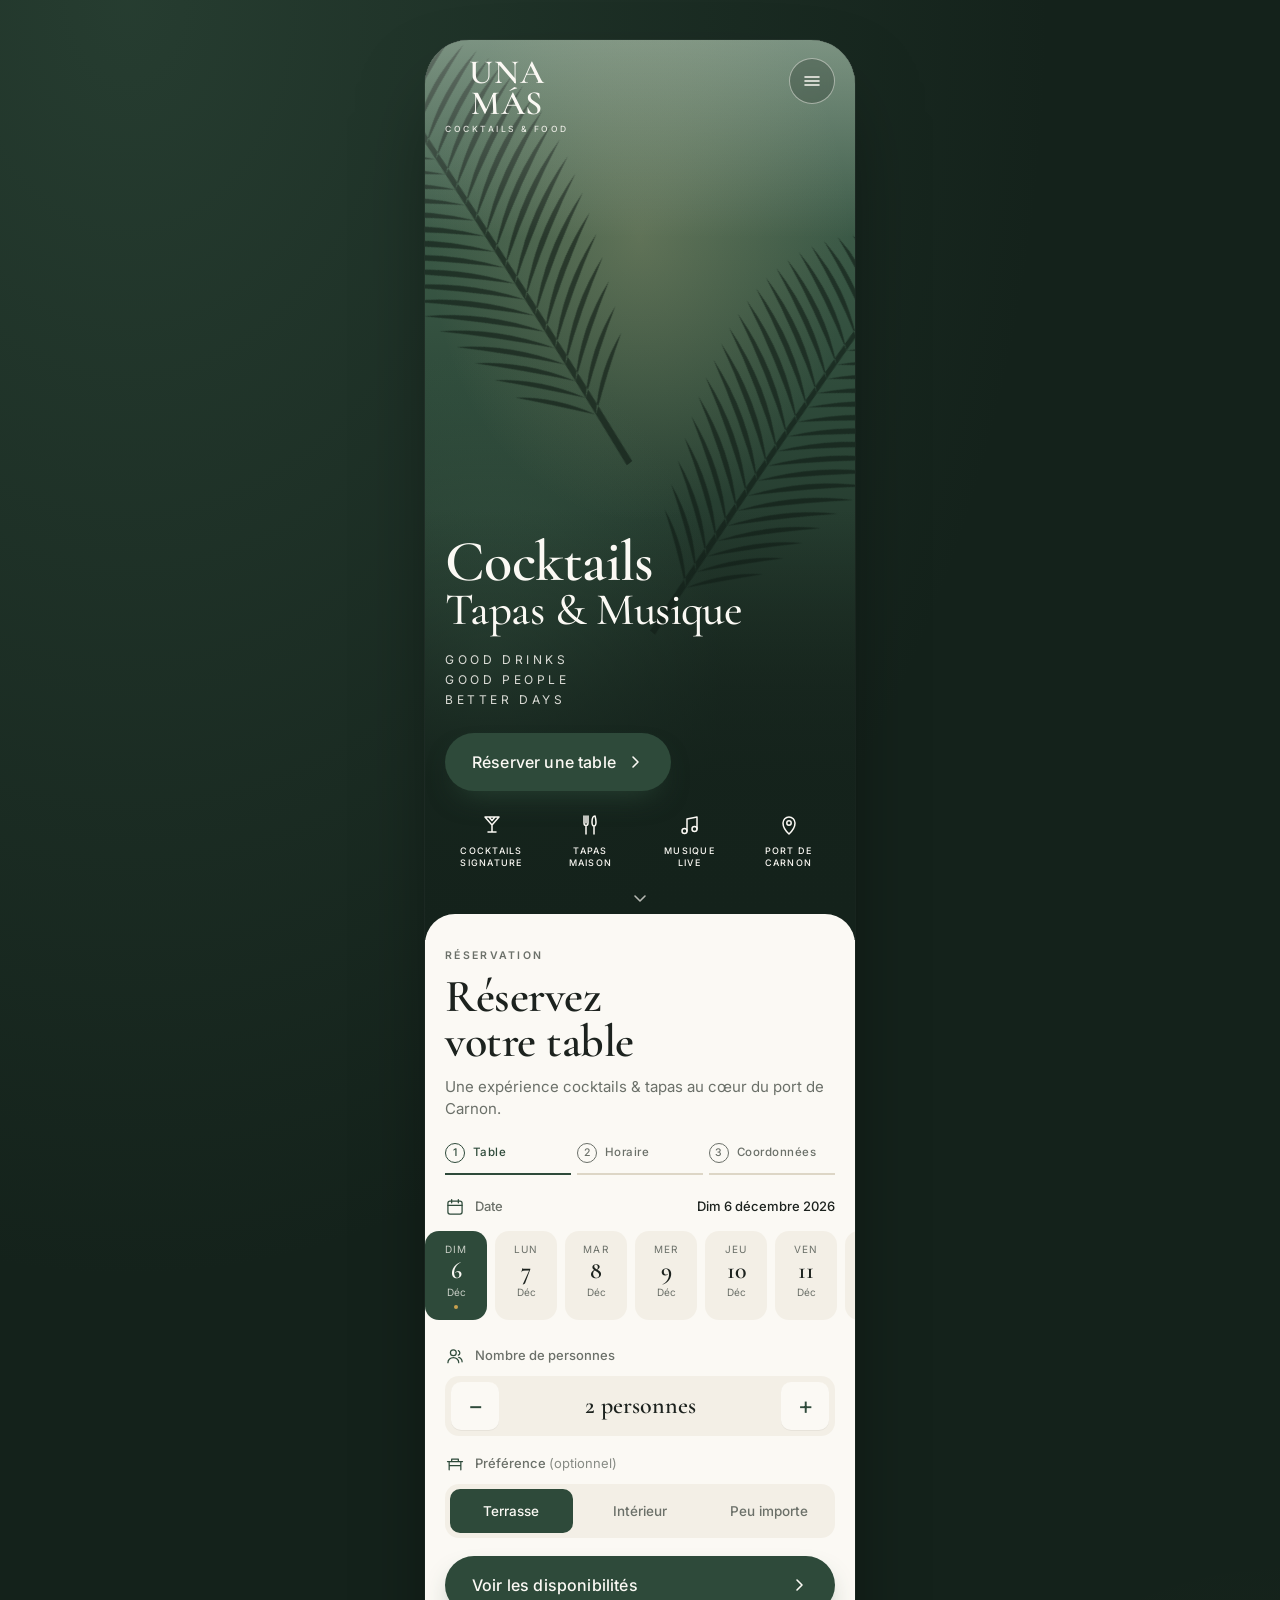
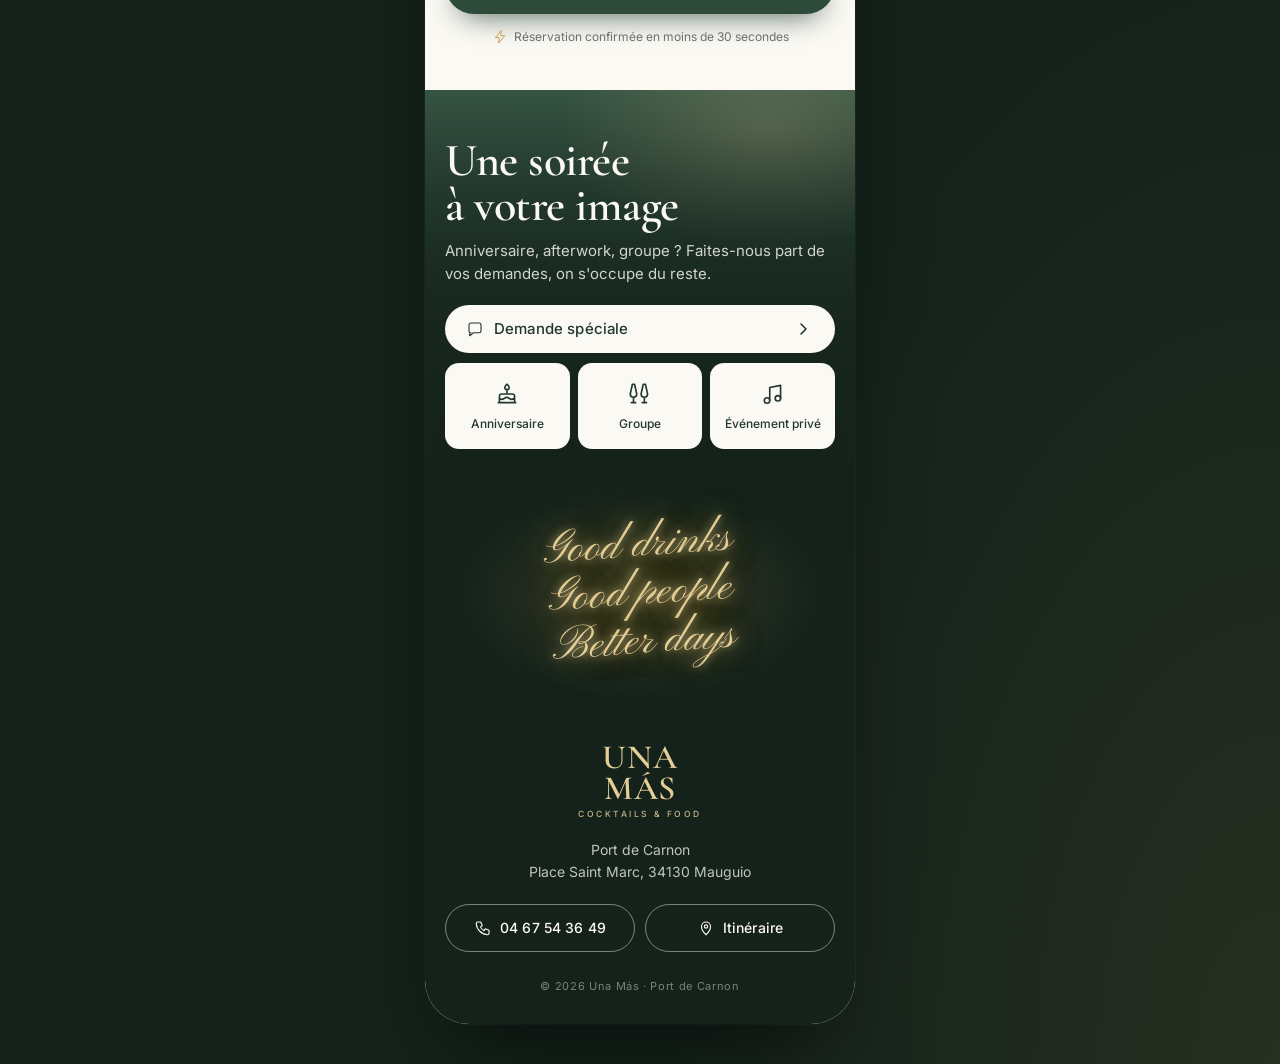
==== index.html @ fa5aecec "Ajoute la page de réservation Una Más Web-app statique mobile-first (HTML/CSS/JS, sans build) repren" ====
<!DOCTYPE html>
<html lang="fr">
<head>
  <meta charset="utf-8">
  <meta name="viewport" content="width=device-width, initial-scale=1, viewport-fit=cover">
  <title>Una Más — Réserver une table</title>
  <meta name="description" content="Réservez votre table chez Una Más, cocktails & tapas au cœur du port de Carnon. Réservation en moins de 30 secondes.">
  <meta name="theme-color" content="#1B2B22">
  <link rel="preconnect" href="https://fonts.googleapis.com">
  <link rel="preconnect" href="https://fonts.gstatic.com" crossorigin>
  <link href="https://fonts.googleapis.com/css2?family=Cormorant+Garamond:ital,wght@0,500;0,600;1,500&family=Inter:wght@400;500;600&family=Pinyon+Script&display=swap" rel="stylesheet">
  <link rel="stylesheet" href="css/styles.css">
  <link rel="icon" href="data:image/svg+xml,%3Csvg xmlns='http://www.w3.org/2000/svg' viewBox='0 0 64 64'%3E%3Crect width='64' height='64' rx='14' fill='%232E4A3A'/%3E%3Ctext x='32' y='42' font-family='Georgia,serif' font-size='30' font-weight='600' fill='%23F3EFE6' text-anchor='middle'%3EUM%3C/text%3E%3C/svg%3E">
</head>
<body>

<div class="stage">
<div class="app" id="app">

  <!-- ============ HEADER ============ -->
  <header class="topbar" id="topbar">
    <a class="brand" href="#accueil" aria-label="Una Más — Accueil">
      <span class="brand__word">UNA<br>MÁS</span>
      <span class="brand__sub">Cocktails &amp; Food</span>
    </a>
    <button class="iconbtn" id="menuOpen" aria-label="Ouvrir le menu" aria-controls="drawer" aria-expanded="false">
      <svg width="20" height="20" viewBox="0 0 20 20" fill="none" stroke="currentColor" stroke-width="1.6" stroke-linecap="round"><path d="M3 6h14M3 10h14M3 14h14"/></svg>
    </button>
  </header>

  <!-- ============ HERO ============ -->
  <section class="hero" id="accueil">
    <div class="hero__scene" aria-hidden="true">
      <img class="hero__photo" src="assets/img/hero.jpg" alt="" onerror="this.remove()">
      <svg class="palm palm--l" viewBox="0 0 200 300"><use href="#palm"/></svg>
      <svg class="palm palm--r" viewBox="0 0 200 300"><use href="#palm"/></svg>
    </div>
    <div class="hero__content">
      <h1 class="hero__title reveal" style="--d:.05s">Cocktails<br><span>Tapas &amp; Musique</span></h1>
      <p class="hero__tag reveal" style="--d:.15s">Good drinks<br>Good people<br>Better days</p>
      <a class="btn btn--primary btn--xl reveal" style="--d:.25s" href="#reservation" data-scroll>
        <span>Réserver une table</span>
        <svg width="18" height="18" viewBox="0 0 18 18" fill="none" stroke="currentColor" stroke-width="1.6" stroke-linecap="round" stroke-linejoin="round"><path d="M7 4l5 5-5 5"/></svg>
      </a>
      <ul class="hero__pillars reveal" style="--d:.35s">
        <li><svg viewBox="0 0 24 24"><use href="#i-cocktail"/></svg><span>Cocktails<br>signature</span></li>
        <li><svg viewBox="0 0 24 24"><use href="#i-tapas"/></svg><span>Tapas<br>maison</span></li>
        <li><svg viewBox="0 0 24 24"><use href="#i-music"/></svg><span>Musique<br>live</span></li>
        <li><svg viewBox="0 0 24 24"><use href="#i-pin"/></svg><span>Port de<br>Carnon</span></li>
      </ul>
      <a class="hero__chevron" href="#reservation" data-scroll aria-label="Descendre vers la réservation">
        <svg width="20" height="20" viewBox="0 0 20 20" fill="none" stroke="currentColor" stroke-width="1.6" stroke-linecap="round" stroke-linejoin="round"><path d="M5 8l5 5 5-5"/></svg>
      </a>
    </div>
  </section>

  <!-- ============ RESERVATION ============ -->
  <section class="booking" id="reservation" aria-labelledby="bookingTitle">

    <div class="booking__head">
      <p class="eyebrow">Réservation</p>
      <h2 class="h2" id="bookingTitle">Réservez<br>votre table</h2>
      <p class="lead">Une expérience cocktails &amp; tapas au cœur du port de Carnon.</p>
    </div>

    <ol class="steps" id="stepsBar" aria-label="Progression">
      <li class="steps__item is-current" data-step="1"><span>1</span>Table</li>
      <li class="steps__item" data-step="2"><span>2</span>Horaire</li>
      <li class="steps__item" data-step="3"><span>3</span>Coordonnées</li>
    </ol>

    <form class="flow" id="bookingForm" novalidate>

      <!-- STEP 1 : date / guests / preference -->
      <fieldset class="panel is-active" data-panel="1">
        <legend class="sr-only">Étape 1 : votre table</legend>

        <div class="field">
          <div class="field__label">
            <svg viewBox="0 0 24 24"><use href="#i-cal"/></svg>
            <span>Date</span>
            <strong id="dateLabel" class="field__value">—</strong>
          </div>
          <div class="datestrip" id="dateStrip" role="radiogroup" aria-label="Choisir une date"></div>
        </div>

        <div class="field">
          <div class="field__label">
            <svg viewBox="0 0 24 24"><use href="#i-people"/></svg>
            <span>Nombre de personnes</span>
          </div>
          <div class="stepper">
            <button type="button" class="stepper__btn" id="guestsMinus" aria-label="Une personne de moins">−</button>
            <output class="stepper__value" id="guestsOut" for="guestsMinus guestsPlus" aria-live="polite">2 personnes</output>
            <button type="button" class="stepper__btn" id="guestsPlus" aria-label="Une personne de plus">+</button>
          </div>
          <p class="hint" id="guestsHint" hidden>Plus de <span id="guestsMax"></span> ? <a href="#soiree" data-scroll>Faites-nous une demande spéciale</a>, on s'occupe du reste.</p>
        </div>

        <div class="field">
          <div class="field__label">
            <svg viewBox="0 0 24 24"><use href="#i-table"/></svg>
            <span>Préférence <em>(optionnel)</em></span>
          </div>
          <div class="segmented" role="radiogroup" aria-label="Préférence de placement" id="prefGroup">
            <label class="segmented__opt"><input type="radio" name="pref" value="Terrasse" checked><span>Terrasse</span></label>
            <label class="segmented__opt"><input type="radio" name="pref" value="Intérieur"><span>Intérieur</span></label>
            <label class="segmented__opt"><input type="radio" name="pref" value="Peu importe"><span>Peu importe</span></label>
          </div>
        </div>

        <button type="button" class="btn btn--primary btn--xl btn--full" data-next="2">
          <span>Voir les disponibilités</span>
          <svg width="18" height="18" viewBox="0 0 18 18" fill="none" stroke="currentColor" stroke-width="1.6" stroke-linecap="round" stroke-linejoin="round"><path d="M7 4l5 5-5 5"/></svg>
        </button>
        <p class="reassure"><svg viewBox="0 0 24 24"><use href="#i-bolt"/></svg>Réservation confirmée en moins de 30 secondes</p>
      </fieldset>

      <!-- STEP 2 : time -->
      <fieldset class="panel" data-panel="2">
        <legend class="sr-only">Étape 2 : votre horaire</legend>
        <div class="panel__head">
          <button type="button" class="linkback" data-prev="1">
            <svg width="18" height="18" viewBox="0 0 18 18" fill="none" stroke="currentColor" stroke-width="1.6" stroke-linecap="round" stroke-linejoin="round"><path d="M11 4L6 9l5 5"/></svg>Modifier
          </button>
          <h3 class="h3">Disponibilités</h3>
          <p class="muted" id="recap2">—</p>
        </div>

        <div class="slots" id="slots" role="radiogroup" aria-label="Choisir un horaire"></div>
        <p class="hint hint--err" id="slotsErr" hidden>Choisissez un horaire pour continuer.</p>

        <div class="prefcard" id="prefCard">
          <div class="prefcard__img" aria-hidden="true">
            <img src="assets/img/terrasse.jpg" alt="" onerror="this.remove()">
            <svg class="palm" viewBox="0 0 200 300"><use href="#palm"/></svg>
          </div>
          <div class="prefcard__body">
            <svg viewBox="0 0 24 24" class="prefcard__icon"><use href="#i-sun"/></svg>
            <div>
              <strong id="prefCardTitle">Terrasse</strong>
              <p id="prefCardText">Profitez de l'ambiance du port et de nos canapés en extérieur.</p>
            </div>
          </div>
        </div>

        <button type="button" class="btn btn--primary btn--xl btn--full" data-next="3">
          <span>Continuer</span>
          <svg width="18" height="18" viewBox="0 0 18 18" fill="none" stroke="currentColor" stroke-width="1.6" stroke-linecap="round" stroke-linejoin="round"><path d="M7 4l5 5-5 5"/></svg>
        </button>
      </fieldset>

      <!-- STEP 3 : contact -->
      <fieldset class="panel" data-panel="3">
        <legend class="sr-only">Étape 3 : vos coordonnées</legend>
        <div class="panel__head">
          <button type="button" class="linkback" data-prev="2">
            <svg width="18" height="18" viewBox="0 0 18 18" fill="none" stroke="currentColor" stroke-width="1.6" stroke-linecap="round" stroke-linejoin="round"><path d="M11 4L6 9l5 5"/></svg>Modifier
          </button>
          <h3 class="h3">Vos coordonnées</h3>
          <p class="muted" id="recap3">—</p>
        </div>

        <div class="inputs">
          <div class="input">
            <input id="firstName" name="firstName" type="text" autocomplete="given-name" placeholder=" " required>
            <label for="firstName">Prénom</label>
          </div>
          <div class="input">
            <input id="lastName" name="lastName" type="text" autocomplete="family-name" placeholder=" " required>
            <label for="lastName">Nom</label>
          </div>
          <div class="input">
            <input id="phone" name="phone" type="tel" inputmode="tel" autocomplete="tel" placeholder=" " required>
            <label for="phone">Téléphone</label>
          </div>
          <div class="input">
            <input id="email" name="email" type="email" inputmode="email" autocomplete="email" placeholder=" ">
            <label for="email">E-mail <em>(pour recevoir la confirmation)</em></label>
          </div>
          <div class="input input--area">
            <textarea id="note" name="note" rows="3" placeholder=" "></textarea>
            <label for="note">Demande spéciale <em>(optionnel)</em></label>
          </div>
        </div>
        <p class="hint hint--err" id="contactErr" hidden>Merci de renseigner votre prénom, nom et téléphone.</p>

        <button type="submit" class="btn btn--primary btn--xl btn--full" id="submitBtn">
          <span>Confirmer la réservation</span>
          <svg width="18" height="18" viewBox="0 0 18 18" fill="none" stroke="currentColor" stroke-width="1.6" stroke-linecap="round" stroke-linejoin="round"><path d="M4 9l3 3 7-7"/></svg>
        </button>
        <p class="legal">En confirmant, vous acceptez d'être contacté par Una Más au sujet de cette réservation.</p>
      </fieldset>

      <!-- STEP 4 : confirmation -->
      <div class="panel panel--confirm" data-panel="4" aria-live="polite">
        <div class="confirm__badge" aria-hidden="true">
          <svg class="confetti" viewBox="0 0 200 120">
            <path d="M28 30l6-10M170 22l-7 9M40 92l-9 6M160 96l8 4M104 14l1-11M62 18c2 3 5 4 8 3M140 60c3-2 6-1 7 2" />
          </svg>
          <span class="confirm__check">
            <svg width="30" height="30" viewBox="0 0 24 24" fill="none" stroke="currentColor" stroke-width="1.8" stroke-linecap="round" stroke-linejoin="round"><path d="M5 12l5 5 9-10"/></svg>
          </span>
        </div>
        <h3 class="h2 confirm__title">Réservation<br>confirmée&nbsp;!</h3>
        <p class="lead">À très vite chez Una Más, <span id="confirmName"></span></p>
        <p class="ref">Référence <strong id="confirmRef"></strong></p>

        <dl class="recapcard" id="recapCard">
          <div><dt><svg viewBox="0 0 24 24"><use href="#i-cal"/></svg></dt><dd id="rcDate"></dd></div>
          <div><dt><svg viewBox="0 0 24 24"><use href="#i-clock"/></svg></dt><dd id="rcTime"></dd></div>
          <div><dt><svg viewBox="0 0 24 24"><use href="#i-people"/></svg></dt><dd id="rcGuests"></dd></div>
          <div><dt><svg viewBox="0 0 24 24"><use href="#i-table"/></svg></dt><dd id="rcPref"></dd></div>
          <div id="rcNoteRow" hidden><dt><svg viewBox="0 0 24 24"><use href="#i-chat"/></svg></dt><dd id="rcNote"></dd></div>
        </dl>

        <button type="button" class="btn btn--outline btn--full" id="icsBtn">
          <svg width="18" height="18" viewBox="0 0 24 24"><use href="#i-cal"/></svg>
          <span>Ajouter à mon agenda</span>
        </button>
        <div class="confirm__actions">
          <button type="button" class="btn btn--ghost" id="editBtn">Modifier</button>
          <button type="button" class="btn btn--ghost" id="cancelBtn">Annuler</button>
        </div>

        <p class="script" aria-hidden="true">Good drinks<br>Good people</p>
        <p class="tiny">UNA MÁS • PORT DE CARNON</p>
      </div>

    </form>
  </section>

  <!-- ============ SOIRÉE / SPECIAL REQUESTS ============ -->
  <section class="soiree" id="soiree" aria-labelledby="soireeTitle">
    <div class="soiree__scene" aria-hidden="true">
      <img src="assets/img/soiree.jpg" alt="" onerror="this.remove()">
    </div>
    <div class="soiree__content">
      <h2 class="h2 h2--light" id="soireeTitle">Une soirée<br>à votre image</h2>
      <p class="lead lead--light">Anniversaire, afterwork, groupe&nbsp;? Faites-nous part de vos demandes, on s'occupe du reste.</p>
      <a class="btn btn--light btn--full" href="#reservation" data-scroll data-special="">
        <svg width="18" height="18" viewBox="0 0 24 24"><use href="#i-chat"/></svg>
        <span>Demande spéciale</span>
        <svg class="btn__arrow" width="18" height="18" viewBox="0 0 18 18" fill="none" stroke="currentColor" stroke-width="1.6" stroke-linecap="round" stroke-linejoin="round"><path d="M7 4l5 5-5 5"/></svg>
      </a>
      <div class="occasions">
        <a href="#reservation" data-scroll data-special="Anniversaire"><svg viewBox="0 0 24 24"><use href="#i-cake"/></svg><span>Anniversaire</span></a>
        <a href="#reservation" data-scroll data-special="Groupe"><svg viewBox="0 0 24 24"><use href="#i-cheers"/></svg><span>Groupe</span></a>
        <a href="#reservation" data-scroll data-special="Événement privé"><svg viewBox="0 0 24 24"><use href="#i-music"/></svg><span>Événement privé</span></a>
      </div>
    </div>
  </section>

  <section class="neon" aria-hidden="true">
    <img src="assets/img/neon.jpg" alt="" onerror="this.remove()">
    <p class="neon__text">Good drinks<br>Good people<br>Better days</p>
  </section>

  <!-- ============ FOOTER / NOUS TROUVER ============ -->
  <footer class="foot" id="trouver">
    <div class="brand brand--foot">
      <span class="brand__word">UNA<br>MÁS</span>
      <span class="brand__sub">Cocktails &amp; Food</span>
    </div>
    <address class="foot__addr">
      Port de Carnon<br>
      Place Saint Marc, 34130 Mauguio
    </address>
    <div class="foot__links">
      <a class="btn btn--outline-light" id="phoneLink" href="tel:+33467543649"><svg viewBox="0 0 24 24" width="18" height="18"><use href="#i-phone"/></svg><span>04 67 54 36 49</span></a>
      <a class="btn btn--outline-light" id="mapsLink" href="https://www.google.com/maps/search/?api=1&query=Una+M%C3%A1s+Place+Saint+Marc+34130+Mauguio" target="_blank" rel="noopener"><svg viewBox="0 0 24 24" width="18" height="18"><use href="#i-pin"/></svg><span>Itinéraire</span></a>
    </div>
    <a class="foot__insta" id="instaLink" href="https://www.instagram.com/" target="_blank" rel="noopener" hidden><svg viewBox="0 0 24 24" width="18" height="18"><use href="#i-insta"/></svg>Instagram</a>
    <p class="tiny tiny--foot">© <span id="year"></span> Una Más · Port de Carnon</p>
  </footer>

</div><!-- /app -->
</div><!-- /stage -->

<!-- ============ DRAWER MENU ============ -->
<div class="drawer" id="drawer" aria-hidden="true">
  <div class="drawer__backdrop" data-close></div>
  <nav class="drawer__panel" aria-label="Menu principal">
    <div class="drawer__top">
      <div class="brand brand--drawer">
        <span class="brand__word">UNA<br>MÁS</span>
        <span class="brand__sub">Cocktails &amp; Food</span>
      </div>
      <button class="iconbtn iconbtn--light" data-close aria-label="Fermer le menu">
        <svg width="18" height="18" viewBox="0 0 18 18" fill="none" stroke="currentColor" stroke-width="1.6" stroke-linecap="round"><path d="M4 4l10 10M14 4L4 14"/></svg>
      </button>
    </div>
    <ul class="drawer__nav">
      <li><a href="#accueil" data-scroll><svg viewBox="0 0 24 24"><use href="#i-home"/></svg>Accueil</a></li>
      <li><a href="#reservation" data-scroll><svg viewBox="0 0 24 24"><use href="#i-cal"/></svg>Réserver une table</a></li>
      <li class="drawer__sep"></li>
      <li id="navCocktails" hidden><a href="#" target="_blank" rel="noopener"><svg viewBox="0 0 24 24"><use href="#i-cocktail"/></svg>Carte des cocktails</a></li>
      <li id="navTapas" hidden><a href="#" target="_blank" rel="noopener"><svg viewBox="0 0 24 24"><use href="#i-tapas"/></svg>Nos tapas</a></li>
      <li><a href="#soiree" data-scroll><svg viewBox="0 0 24 24"><use href="#i-music"/></svg>Événements</a></li>
      <li id="navInsta" hidden><a href="#" target="_blank" rel="noopener"><svg viewBox="0 0 24 24"><use href="#i-insta"/></svg>Instagram</a></li>
      <li><a href="#trouver" data-scroll><svg viewBox="0 0 24 24"><use href="#i-pin"/></svg>Nous trouver</a></li>
    </ul>
    <a class="btn btn--outline-light btn--full drawer__phone" href="tel:+33467543649"><svg viewBox="0 0 24 24" width="18" height="18"><use href="#i-phone"/></svg><span>04 67 54 36 49</span></a>
    <p class="drawer__addr">Port de Carnon<br>Place Saint Marc, 34130 Mauguio</p>
  </nav>
</div>

<!-- ============ CANCEL DIALOG ============ -->
<dialog class="dialog" id="cancelDialog">
  <form method="dialog">
    <h3 class="h3">Annuler la réservation&nbsp;?</h3>
    <p class="muted">Votre table sera libérée. Vous pourrez réserver à nouveau à tout moment.</p>
    <div class="dialog__actions">
      <button class="btn btn--ghost" value="keep">Garder ma table</button>
      <button class="btn btn--danger" value="cancel">Oui, annuler</button>
    </div>
  </form>
</dialog>

<div class="toast" id="toast" role="status" aria-live="polite"></div>

<!-- ============ ICON SPRITE ============ -->
<svg width="0" height="0" style="position:absolute" aria-hidden="true">
  <defs>
    <g id="palm" fill="currentColor"></g>
    <symbol id="i-cocktail" viewBox="0 0 24 24" fill="none" stroke="currentColor" stroke-width="1.5" stroke-linecap="round" stroke-linejoin="round"><path d="M5 4h14l-7 8-7-8zM12 12v7M8 19h8M9 4l3 3.5L15 4"/></symbol>
    <symbol id="i-tapas" viewBox="0 0 24 24" fill="none" stroke="currentColor" stroke-width="1.5" stroke-linecap="round" stroke-linejoin="round"><path d="M7 3v7M9 3v7M5 3v7c0 1.5 1 2.5 2 2.5S9 11.5 9 10M7 12.5V21M16 3c-2 0-3 3-3 6s1 4 2 4v8M15 13c1 0 2-1.5 2-4s-1-6-1-6"/></symbol>
    <symbol id="i-music" viewBox="0 0 24 24" fill="none" stroke="currentColor" stroke-width="1.5" stroke-linecap="round" stroke-linejoin="round"><path d="M9 18V6l10-2v12"/><circle cx="6.5" cy="18" r="2.5"/><circle cx="16.5" cy="16" r="2.5"/></symbol>
    <symbol id="i-pin" viewBox="0 0 24 24" fill="none" stroke="currentColor" stroke-width="1.5" stroke-linecap="round" stroke-linejoin="round"><path d="M12 21s-6-5.5-6-11a6 6 0 0112 0c0 5.5-6 11-6 11z"/><circle cx="12" cy="10" r="2.2"/></symbol>
    <symbol id="i-cal" viewBox="0 0 24 24" fill="none" stroke="currentColor" stroke-width="1.5" stroke-linecap="round" stroke-linejoin="round"><rect x="3.5" y="5" width="17" height="15.5" rx="2.5"/><path d="M3.5 10h17M8 3v4M16 3v4"/></symbol>
    <symbol id="i-clock" viewBox="0 0 24 24" fill="none" stroke="currentColor" stroke-width="1.5" stroke-linecap="round" stroke-linejoin="round"><circle cx="12" cy="12" r="8.5"/><path d="M12 7.5V12l3 2"/></symbol>
    <symbol id="i-people" viewBox="0 0 24 24" fill="none" stroke="currentColor" stroke-width="1.5" stroke-linecap="round" stroke-linejoin="round"><circle cx="10" cy="8" r="3.5"/><path d="M3.5 20c0-3.5 3-6 6.5-6s6.5 2.5 6.5 6M16 5.5a3 3 0 010 5.5M20.5 19c0-2.6-1.6-4.6-4-5.4"/></symbol>
    <symbol id="i-table" viewBox="0 0 24 24" fill="none" stroke="currentColor" stroke-width="1.5" stroke-linecap="round" stroke-linejoin="round"><path d="M3 9h18M5 9v10M19 9v10M8 9V6h8v3M5 14h14"/></symbol>
    <symbol id="i-sun" viewBox="0 0 24 24" fill="none" stroke="currentColor" stroke-width="1.5" stroke-linecap="round" stroke-linejoin="round"><circle cx="12" cy="12" r="3.5"/><path d="M12 3v2M12 19v2M3 12h2M19 12h2M5.6 5.6l1.4 1.4M17 17l1.4 1.4M5.6 18.4L7 17M17 7l1.4-1.4"/></symbol>
    <symbol id="i-bolt" viewBox="0 0 24 24" fill="none" stroke="currentColor" stroke-width="1.5" stroke-linecap="round" stroke-linejoin="round"><path d="M13 3L5 13h6l-1 8 9-11h-6l1-7z"/></symbol>
    <symbol id="i-chat" viewBox="0 0 24 24" fill="none" stroke="currentColor" stroke-width="1.5" stroke-linecap="round" stroke-linejoin="round"><path d="M4 6.5A2.5 2.5 0 016.5 4h11A2.5 2.5 0 0120 6.5v8a2.5 2.5 0 01-2.5 2.5H10l-5 4V17H6.5A2.5 2.5 0 014 14.5v-8z"/></symbol>
    <symbol id="i-cake" viewBox="0 0 24 24" fill="none" stroke="currentColor" stroke-width="1.5" stroke-linecap="round" stroke-linejoin="round"><path d="M4 20h16M5 20v-6a2 2 0 012-2h10a2 2 0 012 2v6M5 16c1.5 1.2 3 1.2 4.5 0s3-1.2 4.5 0 3 1.2 4.5 0M12 12V8M12 8c-1.2 0-2-1-2-2 0-1.5 2-3 2-3s2 1.5 2 3c0 1-.8 2-2 2z"/></symbol>
    <symbol id="i-cheers" viewBox="0 0 24 24" fill="none" stroke="currentColor" stroke-width="1.5" stroke-linecap="round" stroke-linejoin="round"><path d="M7 3l2 9a3 3 0 01-3 3 3 3 0 01-3-3l2-9h2zM17 3l2 9a3 3 0 01-3 3 3 3 0 01-3-3l2-9h2zM6 15v5M4 20h4M16 15v5M14 20h4"/></symbol>
    <symbol id="i-phone" viewBox="0 0 24 24" fill="none" stroke="currentColor" stroke-width="1.5" stroke-linecap="round" stroke-linejoin="round"><path d="M5 4h4l2 5-2.5 1.5a11 11 0 005 5L15 13l5 2v4a2 2 0 01-2 2A16 16 0 013 6a2 2 0 012-2z"/></symbol>
    <symbol id="i-insta" viewBox="0 0 24 24" fill="none" stroke="currentColor" stroke-width="1.5" stroke-linecap="round" stroke-linejoin="round"><rect x="3.5" y="3.5" width="17" height="17" rx="5"/><circle cx="12" cy="12" r="3.8"/><circle cx="17.2" cy="6.8" r=".8" fill="currentColor"/></symbol>
    <symbol id="i-home" viewBox="0 0 24 24" fill="none" stroke="currentColor" stroke-width="1.5" stroke-linecap="round" stroke-linejoin="round"><path d="M4 11l8-7 8 7v9a1 1 0 01-1 1h-4v-6h-6v6H5a1 1 0 01-1-1v-9z"/></symbol>
  </defs>
</svg>

<script src="js/app.js"></script>
</body>
</html>
---- css/styles.css ----
/* =========================================================
   UNA MÁS — Réservation
   Tokens : vert forêt / crème / doré, Cormorant + Inter
   ========================================================= */
:root {
  --forest-900: #14221B;
  --forest-800: #1B2B22;
  --forest-700: #22382C;
  --forest-600: #2E4A3A;
  --forest-500: #3C5D4A;
  --cream-50:  #FBF9F4;
  --cream-100: #F3EFE6;
  --cream-200: #EAE5D9;
  --cream-300: #DDD6C6;
  --ink:       #1C221E;
  --ink-muted: #6B7069;
  --gold:      #C8A14E;
  --gold-soft: #E4CE96;
  --danger:    #A6453A;

  --surface: var(--cream-50);
  --surface-2: var(--cream-100);
  --surface-3: var(--cream-200);
  --border: var(--cream-300);
  --text: var(--ink);
  --text-muted: var(--ink-muted);
  --accent: var(--forest-600);
  --accent-ink: var(--cream-50);

  --font-display: "Cormorant Garamond", Georgia, "Times New Roman", serif;
  --font-body: "Inter", system-ui, -apple-system, "Segoe UI", sans-serif;
  --font-script: "Pinyon Script", cursive;

  --u: 4px;
  --r-sm: 10px;
  --r-md: 14px;
  --r-lg: 22px;
  --r-pill: 999px;

  --ease-out: cubic-bezier(.2,.8,.2,1);
  --ease-soft: cubic-bezier(.4,0,.2,1);
  --t-fast: 160ms;
  --t-base: 320ms;
  --t-slow: 640ms;

  --app-w: 430px;
  --gutter: 20px;
  --shadow-app: 0 40px 90px -30px rgba(0,0,0,.65), 0 0 0 1px rgba(255,255,255,.04);
}

*,*::before,*::after { box-sizing: border-box; }
html { -webkit-text-size-adjust: 100%; scroll-behavior: smooth; }
@media (prefers-reduced-motion: reduce) { html { scroll-behavior: auto; } }

body {
  margin: 0;
  font-family: var(--font-body);
  font-size: 15px;
  line-height: 1.5;
  color: var(--text);
  background: var(--forest-900);
  background-image:
    radial-gradient(120% 80% at 10% 0%, rgba(60,93,74,.45), transparent 60%),
    radial-gradient(80% 70% at 100% 100%, rgba(200,161,78,.10), transparent 60%);
  min-height: 100dvh;
  -webkit-font-smoothing: antialiased;
}

img { display: block; max-width: 100%; }
a { color: inherit; }
button { font: inherit; color: inherit; }
svg { flex: none; }
strong { font-weight: 600; }

[hidden] { display: none !important; }
.sr-only { position:absolute; width:1px; height:1px; padding:0; margin:-1px; overflow:hidden; clip:rect(0,0,0,0); white-space:nowrap; border:0; }

:focus-visible { outline: 2px solid var(--gold); outline-offset: 3px; border-radius: 4px; }

/* ---------- Stage : phone frame on desktop ---------- */
.stage { min-height: 100dvh; display: flex; justify-content: center; }
.app {
  width: 100%;
  max-width: var(--app-w);
  background: var(--surface);
  position: relative;
  overflow: clip;
}
@media (min-width: 720px) {
  .stage { padding: 40px 24px; align-items: flex-start; }
  .app { border-radius: 44px; box-shadow: var(--shadow-app); }
}

/* ---------- Typography ---------- */
.h2 {
  font-family: var(--font-display);
  font-weight: 600;
  font-size: clamp(38px, 10vw, 46px);
  line-height: .98;
  letter-spacing: -.01em;
  margin: 0 0 12px;
}
.h2--light { color: var(--cream-50); }
.h3 {
  font-family: var(--font-display);
  font-weight: 600;
  font-size: 30px;
  line-height: 1.05;
  margin: 0 0 4px;
}
.eyebrow {
  font-size: 10.5px;
  font-weight: 600;
  letter-spacing: .22em;
  text-transform: uppercase;
  color: var(--text-muted);
  margin: 0 0 10px;
}
.lead { font-size: 15px; color: var(--text-muted); margin: 0; }
.lead--light { color: rgba(251,249,244,.82); }
.muted { color: var(--text-muted); margin: 0; font-size: 14px; }
.hint { font-size: 13px; color: var(--text-muted); margin: 10px 2px 0; }
.hint a { color: var(--accent); font-weight: 500; }
.hint--err { color: var(--danger); font-weight: 500; }
.tiny { font-size: 10px; letter-spacing: .24em; text-transform: uppercase; color: var(--text-muted); text-align: center; margin: 0; }
.legal { font-size: 11.5px; color: var(--text-muted); text-align: center; margin: 12px 8px 0; line-height: 1.45; }
.script {
  font-family: var(--font-script);
  font-size: 44px;
  line-height: 1.05;
  color: var(--gold);
  text-align: center;
  margin: 28px 0 8px;
  transform: rotate(-4deg);
}

/* ---------- Brand ---------- */
.brand { display: inline-flex; flex-direction: column; align-items: center; text-decoration: none; color: inherit; gap: 4px; }
.brand__word {
  font-family: var(--font-display);
  font-weight: 600;
  font-size: 34px;
  line-height: .9;
  letter-spacing: .02em;
  text-align: center;
}
.brand__sub { font-size: 8.5px; letter-spacing: .3em; text-transform: uppercase; font-weight: 500; opacity: .85; }

/* ---------- Topbar ---------- */
.topbar {
  position: absolute; inset: 0 0 auto 0; z-index: 5;
  display: flex; align-items: flex-start; justify-content: space-between;
  padding: calc(18px + env(safe-area-inset-top)) var(--gutter) 0;
  color: var(--cream-50);
}
.iconbtn {
  width: 46px; height: 46px; border-radius: 50%;
  border: 1.5px solid rgba(251,249,244,.5); background: rgba(20,34,27,.25);
  display: grid; place-items: center; cursor: pointer;
  backdrop-filter: blur(6px);
  transition: transform var(--t-fast) var(--ease-out), background var(--t-fast);
}
.iconbtn:active { transform: scale(.94); }
.iconbtn--light { color: var(--cream-50); background: transparent; border-color: rgba(251,249,244,.4); }

/* ---------- Hero ---------- */
.hero {
  position: relative;
  min-height: 100dvh;
  display: flex; flex-direction: column; justify-content: flex-end;
  color: var(--cream-50);
  overflow: hidden;
  isolation: isolate;
}
.hero__scene { position: absolute; inset: 0; z-index: -1; background: var(--forest-800); }
.hero__scene::before {
  content: ""; position: absolute; inset: 0;
  background:
    radial-gradient(70% 45% at 50% 22%, rgba(228,206,150,.22), transparent 70%),
    radial-gradient(90% 60% at 15% 70%, rgba(60,93,74,.6), transparent 60%),
    linear-gradient(180deg, #4A6B55 0%, #2E4A3A 40%, #1B2B22 72%, #14221B 100%);
}
.hero__scene::after {
  content: ""; position: absolute; inset: 0;
  background: linear-gradient(180deg, rgba(251,249,244,.28) 0%, rgba(251,249,244,0) 22%, rgba(20,34,27,0) 52%, rgba(20,34,27,.9) 82%, #14221B 100%);
}
.hero__photo { position: absolute; inset: 0; width: 100%; height: 100%; object-fit: cover; }
.palm { position: absolute; color: #0F1A14; opacity: .6; filter: blur(.6px); }
.palm--l { width: 80%; left: -30%; top: -4%; transform: rotate(-38deg); }
.palm--r { width: 76%; right: -28%; top: 18%; transform: rotate(40deg) scaleX(-1); }
.hero__content { position: relative; padding: 0 var(--gutter) calc(20px + env(safe-area-inset-bottom)); }
.hero__title {
  font-family: var(--font-display);
  font-weight: 600;
  font-size: clamp(46px, 13vw, 58px);
  line-height: .95;
  letter-spacing: -.01em;
  margin: 0 0 18px;
}
.hero__title span { display: block; font-size: .78em; font-weight: 500; }
.hero__tag {
  font-size: 12px; letter-spacing: .3em; text-transform: uppercase;
  line-height: 1.7; color: rgba(251,249,244,.85); margin: 0 0 22px;
}
.hero__pillars {
  list-style: none; margin: 22px 0 6px; padding: 0;
  display: grid; grid-template-columns: repeat(4, 1fr); gap: 6px;
}
.hero__pillars li { display: flex; flex-direction: column; align-items: center; gap: 8px; text-align: center; font-size: 9px; letter-spacing: .14em; text-transform: uppercase; font-weight: 500; line-height: 1.4; }
.hero__pillars svg { width: 24px; height: 24px; }
.hero__chevron { display: grid; place-items: center; width: 44px; height: 44px; margin: 4px auto 0; color: rgba(251,249,244,.7); animation: bob 2.2s var(--ease-soft) infinite; }
@keyframes bob { 0%,100% { transform: translateY(0) } 50% { transform: translateY(5px) } }

/* ---------- Buttons ---------- */
.btn {
  display: inline-flex; align-items: center; justify-content: center; gap: 10px;
  min-height: 48px; padding: 0 22px; border-radius: var(--r-pill);
  border: 1.5px solid transparent; text-decoration: none; cursor: pointer;
  font-weight: 500; font-size: 15px; letter-spacing: .01em;
  transition: transform var(--t-fast) var(--ease-out), background var(--t-fast), box-shadow var(--t-fast), opacity var(--t-fast);
  -webkit-tap-highlight-color: transparent;
}
.btn:active { transform: scale(.975); }
.btn--xl { min-height: 58px; font-size: 16px; }
.btn--full { width: 100%; }
.btn--primary { background: var(--accent); color: var(--accent-ink); box-shadow: 0 14px 30px -14px rgba(46,74,58,.9); }
.btn--primary:hover { background: var(--forest-500); }
.btn--primary svg:last-child, .btn--light .btn__arrow { margin-left: auto; }
.btn--primary.btn--xl { padding: 0 26px; }
.btn--outline { background: transparent; color: var(--accent); border-color: var(--accent); }
.btn--outline:hover { background: rgba(46,74,58,.06); }
.btn--ghost { background: var(--surface-2); color: var(--text); }
.btn--ghost:hover { background: var(--surface-3); }
.btn--light { background: var(--cream-50); color: var(--forest-700); justify-content: flex-start; padding-left: 20px; }
.btn--outline-light { background: transparent; color: var(--cream-50); border-color: rgba(251,249,244,.45); }
.btn--outline-light:hover { border-color: var(--cream-50); }
.btn--danger { background: var(--danger); color: #fff; }
.btn[disabled], .btn.is-loading { opacity: .6; pointer-events: none; }
.btn.is-loading span::after { content: "…"; }

.reassure { display: flex; align-items: center; justify-content: center; gap: 6px; font-size: 12px; color: var(--text-muted); margin: 14px 0 0; }
.reassure svg { width: 16px; height: 16px; color: var(--gold); }

/* ---------- Booking ---------- */
.booking {
  padding: 34px var(--gutter) 44px;
  background: var(--surface);
  border-radius: 30px 30px 0 0;
  margin-top: -26px;
  position: relative; z-index: 2;
}
.booking__head { margin-bottom: 22px; }
.booking.is-confirmed .booking__head, .booking.is-confirmed .steps { display: none; }

.steps { list-style: none; margin: 0 0 22px; padding: 0; display: flex; gap: 6px; counter-reset: s; }
.steps__item {
  flex: 1; display: flex; align-items: center; gap: 8px;
  font-size: 11.5px; font-weight: 500; letter-spacing: .04em; color: var(--text-muted);
  padding-bottom: 10px; border-bottom: 2px solid var(--border);
  transition: color var(--t-base), border-color var(--t-base);
}
.steps__item span {
  width: 20px; height: 20px; border-radius: 50%; display: grid; place-items: center;
  font-size: 10.5px; border: 1.5px solid currentColor;
}
.steps__item.is-current { color: var(--accent); border-bottom-color: var(--accent); }
.steps__item.is-done { color: var(--accent); border-bottom-color: var(--accent); }
.steps__item.is-done span { background: var(--accent); color: var(--accent-ink); border-color: var(--accent); }

.flow { position: relative; }
.panel {
  border: 0; margin: 0; padding: 0; min-inline-size: 0;
  display: none;
}
.panel.is-active { display: block; animation: panelIn var(--t-base) var(--ease-out) both; }
@keyframes panelIn { from { opacity: 0; transform: translateX(18px) } to { opacity: 1; transform: none } }
.panel.is-active.is-back { animation-name: panelBack; }
@keyframes panelBack { from { opacity: 0; transform: translateX(-18px) } to { opacity: 1; transform: none } }

.panel__head { margin-bottom: 18px; }
.linkback {
  display: inline-flex; align-items: center; gap: 4px; min-height: 36px; padding: 0 6px 0 0;
  background: none; border: 0; color: var(--accent); font-size: 13px; font-weight: 500; cursor: pointer; margin-bottom: 6px;
}

.field { margin-bottom: 18px; }
.field__label {
  display: flex; align-items: center; gap: 10px;
  font-size: 13px; font-weight: 500; color: var(--text-muted); margin-bottom: 10px;
}
.field__label em { font-style: normal; font-weight: 400; opacity: .8; }
.field__label svg { width: 20px; height: 20px; color: var(--forest-600); }
.field__value { margin-left: auto; color: var(--text); font-weight: 500; font-size: 13px; }

/* Date strip */
.datestrip {
  display: flex; gap: 8px; overflow-x: auto; padding: 4px 2px 8px;
  margin: 0 calc(var(--gutter) * -1); padding-inline: var(--gutter);
  scroll-snap-type: x mandatory; scrollbar-width: none;
}
.datestrip::-webkit-scrollbar { display: none; }
.datebtn {
  flex: 0 0 62px; scroll-snap-align: start;
  display: flex; flex-direction: column; align-items: center; gap: 2px;
  padding: 10px 6px; border-radius: var(--r-md);
  background: var(--surface-2); border: 1.5px solid transparent; cursor: pointer;
  transition: background var(--t-fast), color var(--t-fast), transform var(--t-fast) var(--ease-out);
}
.datebtn:active { transform: scale(.96); }
.datebtn__dow { font-size: 10px; letter-spacing: .12em; text-transform: uppercase; color: var(--text-muted); }
.datebtn__day { font-family: var(--font-display); font-weight: 600; font-size: 24px; line-height: 1; }
.datebtn__mon { font-size: 10px; color: var(--text-muted); text-transform: capitalize; }
.datebtn[aria-checked="true"] { background: var(--accent); color: var(--accent-ink); }
.datebtn[aria-checked="true"] .datebtn__dow, .datebtn[aria-checked="true"] .datebtn__mon { color: rgba(251,249,244,.75); }
.datebtn.is-today::after { content: ""; width: 4px; height: 4px; border-radius: 50%; background: var(--gold); margin-top: 3px; }
.datebtn[disabled] { opacity: .35; cursor: not-allowed; }

/* Stepper */
.stepper {
  display: flex; align-items: center; justify-content: space-between;
  background: var(--surface-2); border-radius: var(--r-md); padding: 6px;
}
.stepper__btn {
  width: 48px; height: 48px; border-radius: var(--r-sm); border: 0;
  background: var(--surface); color: var(--forest-600); font-size: 24px; font-weight: 400; cursor: pointer;
  box-shadow: 0 1px 0 rgba(0,0,0,.05);
  transition: transform var(--t-fast) var(--ease-out), background var(--t-fast);
}
.stepper__btn:active { transform: scale(.94); }
.stepper__btn[disabled] { opacity: .35; cursor: not-allowed; }
.stepper__value { font-family: var(--font-display); font-weight: 600; font-size: 24px; }

/* Segmented */
.segmented { display: grid; grid-template-columns: repeat(3, 1fr); gap: 6px; background: var(--surface-2); padding: 5px; border-radius: var(--r-md); }
.segmented__opt { position: relative; }
.segmented__opt input { position: absolute; inset: 0; opacity: 0; margin: 0; cursor: pointer; }
.segmented__opt span {
  display: grid; place-items: center; min-height: 44px; border-radius: var(--r-sm);
  font-size: 13.5px; font-weight: 500; color: var(--text-muted);
  transition: background var(--t-fast), color var(--t-fast);
}
.segmented__opt input:checked + span { background: var(--accent); color: var(--accent-ink); }
.segmented__opt input:focus-visible + span { outline: 2px solid var(--gold); outline-offset: 2px; }

/* Slots */
.slots { display: grid; grid-template-columns: repeat(3, 1fr); gap: 8px; margin-bottom: 20px; }
.slot {
  min-height: 52px; border-radius: var(--r-md); border: 1.5px solid transparent;
  background: var(--surface-2); font-size: 15px; font-weight: 500; cursor: pointer;
  transition: background var(--t-fast), color var(--t-fast), transform var(--t-fast) var(--ease-out);
}
.slot:active { transform: scale(.96); }
.slot[aria-checked="true"] { background: var(--accent); color: var(--accent-ink); }
.slot[disabled] { opacity: .35; text-decoration: line-through; cursor: not-allowed; }
.slots__empty { grid-column: 1 / -1; padding: 20px; text-align: center; color: var(--text-muted); font-size: 14px; background: var(--surface-2); border-radius: var(--r-md); }

/* Preference card */
.prefcard { border-radius: var(--r-lg); overflow: hidden; background: var(--surface-2); margin-bottom: 18px; }
.prefcard__img { position: relative; aspect-ratio: 16 / 8; overflow: hidden; background: linear-gradient(150deg, #3C5D4A 0%, #22382C 55%, #1B2B22 100%); }
.prefcard__img img { position: absolute; inset: 0; width: 100%; height: 100%; object-fit: cover; }
.prefcard__img .palm { width: 70%; right: -22%; top: -30%; transform: rotate(34deg) scaleX(-1); opacity: .5; }
.prefcard__body { display: flex; gap: 12px; padding: 14px 16px 16px; font-size: 13px; color: var(--text-muted); }
.prefcard__body strong { display: block; color: var(--text); font-size: 15px; margin-bottom: 2px; }
.prefcard__body p { margin: 0; }
.prefcard__icon { width: 22px; height: 22px; color: var(--gold); margin-top: 2px; }

/* Inputs */
.inputs { display: grid; gap: 10px; }
.input { position: relative; }
.input input, .input textarea {
  width: 100%; font: inherit; font-size: 15px; color: var(--text);
  background: var(--surface-2); border: 1.5px solid transparent; border-radius: var(--r-md);
  padding: 24px 16px 10px; min-height: 58px; outline: none;
  transition: border-color var(--t-fast), background var(--t-fast);
}
.input textarea { resize: vertical; min-height: 96px; line-height: 1.45; }
.input label {
  position: absolute; left: 16px; top: 19px; font-size: 15px; color: var(--text-muted); pointer-events: none;
  transition: transform var(--t-fast) var(--ease-out), font-size var(--t-fast), top var(--t-fast);
}
.input label em { font-style: normal; font-size: .85em; opacity: .8; }
.input input:focus, .input textarea:focus { border-color: var(--accent); background: var(--surface); }
.input input:focus + label, .input input:not(:placeholder-shown) + label,
.input textarea:focus + label, .input textarea:not(:placeholder-shown) + label { top: 9px; font-size: 11px; letter-spacing: .04em; }
.input.is-invalid input { border-color: var(--danger); }

/* Confirmation */
.panel--confirm { text-align: center; padding-top: 6px; }
.confirm__badge { position: relative; height: 110px; display: grid; place-items: center; margin-bottom: 4px; }
.confetti { position: absolute; inset: 0; width: 100%; height: 100%; fill: none; stroke: var(--gold); stroke-width: 3; stroke-linecap: round; opacity: .9; }
.confirm__check {
  width: 74px; height: 74px; border-radius: 50%; border: 1.5px solid var(--forest-600); color: var(--forest-600);
  display: grid; place-items: center; background: var(--surface);
}
.panel.is-active .confirm__check { animation: pop var(--t-slow) var(--ease-out) both .1s; }
.panel.is-active .confetti path { stroke-dasharray: 20; stroke-dashoffset: 20; animation: draw var(--t-slow) var(--ease-out) forwards .35s; }
@keyframes pop { from { transform: scale(.6); opacity: 0 } to { transform: none; opacity: 1 } }
@keyframes draw { to { stroke-dashoffset: 0 } }
.confirm__title { margin-bottom: 6px; }
.ref { font-size: 12px; color: var(--text-muted); margin: 8px 0 18px; letter-spacing: .04em; }
.ref strong { color: var(--text); font-family: ui-monospace, "SF Mono", Menlo, monospace; letter-spacing: .08em; }
.recapcard { margin: 0 0 14px; padding: 16px 18px; background: var(--surface-2); border-radius: var(--r-lg); text-align: left; display: grid; gap: 14px; }
.recapcard > div { display: flex; align-items: flex-start; gap: 14px; }
.recapcard dt { margin: 0; width: 22px; height: 22px; color: var(--forest-600); }
.recapcard dt svg { width: 22px; height: 22px; }
.recapcard dd { margin: 0; font-size: 14.5px; font-weight: 500; line-height: 1.4; padding-top: 1px; }
.confirm__actions { display: grid; grid-template-columns: 1fr 1fr; gap: 10px; margin-top: 10px; }

/* ---------- Soirée ---------- */
.soiree { position: relative; color: var(--cream-50); padding: 48px var(--gutter) 34px; overflow: hidden; isolation: isolate; }
.soiree__scene { position: absolute; inset: 0; z-index: -1; background:
  radial-gradient(80% 50% at 80% 10%, rgba(228,206,150,.28), transparent 60%),
  linear-gradient(180deg, #3C5D4A 0%, #22382C 45%, #14221B 100%); }
.soiree__scene img { position: absolute; inset: 0; width: 100%; height: 100%; object-fit: cover; }
.soiree__scene::after { content: ""; position: absolute; inset: 0; background: linear-gradient(180deg, rgba(20,34,27,.15) 0%, rgba(20,34,27,.7) 60%, #14221B 100%); }
.soiree__content .lead { margin-bottom: 20px; }
.occasions { display: grid; grid-template-columns: repeat(3, 1fr); gap: 8px; margin-top: 10px; }
.occasions a {
  display: flex; flex-direction: column; align-items: center; justify-content: center; gap: 10px;
  min-height: 86px; padding: 12px 8px; border-radius: var(--r-md);
  background: var(--cream-50); color: var(--forest-700); text-decoration: none;
  font-size: 12px; font-weight: 500; text-align: center; line-height: 1.2;
  transition: transform var(--t-fast) var(--ease-out), background var(--t-fast);
}
.occasions a:active { transform: scale(.96); }
.occasions svg { width: 26px; height: 26px; }

/* ---------- Neon ---------- */
.neon { position: relative; min-height: 220px; display: grid; place-items: center; padding: 30px var(--gutter);
  background: radial-gradient(60% 70% at 50% 50%, rgba(200,161,78,.22), transparent 70%), #14221B; overflow: hidden; }
.neon img { position: absolute; inset: 0; width: 100%; height: 100%; object-fit: cover; opacity: .55; }
.neon__text {
  position: relative; margin: 0;
  font-family: var(--font-script); font-size: 46px; line-height: 1.05; color: var(--gold-soft);
  text-shadow: 0 0 8px rgba(228,206,150,.8), 0 0 28px rgba(200,161,78,.6), 0 0 60px rgba(200,161,78,.35);
  transform: rotate(-4deg); text-align: center;
}

/* ---------- Footer ---------- */
.foot { background: var(--forest-900); color: var(--cream-50); padding: 40px var(--gutter) calc(30px + env(safe-area-inset-bottom)); text-align: center; }
.brand--foot { color: var(--gold-soft); margin-bottom: 18px; }
.foot__addr { font-style: normal; font-size: 14px; color: rgba(251,249,244,.75); line-height: 1.6; margin-bottom: 20px; }
.foot__links { display: grid; grid-template-columns: 1fr 1fr; gap: 10px; }
.foot__links .btn { padding: 0 12px; font-size: 14px; white-space: nowrap; gap: 8px; }
.foot__insta { display: inline-flex; align-items: center; gap: 8px; margin-top: 18px; font-size: 14px; color: rgba(251,249,244,.8); text-decoration: none; min-height: 44px; }
.tiny--foot { color: rgba(251,249,244,.45); margin-top: 26px; text-transform: none; letter-spacing: .06em; font-size: 11px; }

/* ---------- Drawer ---------- */
.drawer { position: fixed; inset: 0; z-index: 50; pointer-events: none; }
.drawer__backdrop { position: absolute; inset: 0; background: rgba(15,26,20,.55); opacity: 0; transition: opacity var(--t-base); }
.drawer__panel {
  position: absolute; top: 0; right: 0; bottom: 0; width: min(88%, 380px);
  background: var(--forest-800); color: var(--cream-50);
  padding: calc(22px + env(safe-area-inset-top)) 26px calc(26px + env(safe-area-inset-bottom));
  display: flex; flex-direction: column;
  transform: translateX(100%); transition: transform var(--t-base) var(--ease-out);
  overflow-y: auto;
  background-image: radial-gradient(70% 50% at 100% 100%, rgba(60,93,74,.5), transparent 60%);
}
.drawer.is-open { pointer-events: auto; }
.drawer.is-open .drawer__backdrop { opacity: 1; }
.drawer.is-open .drawer__panel { transform: none; }
.drawer__top { display: flex; align-items: flex-start; justify-content: space-between; margin-bottom: 26px; }
.brand--drawer { color: var(--gold-soft); align-items: flex-start; }
.drawer__nav { list-style: none; margin: 0; padding: 0; flex: 1; }
.drawer__nav a {
  display: flex; align-items: center; gap: 16px; min-height: 52px; padding: 4px 6px;
  text-decoration: none; font-size: 17px; font-weight: 400; border-radius: var(--r-sm);
  transition: background var(--t-fast);
}
.drawer__nav a:hover { background: rgba(251,249,244,.06); }
.drawer__nav svg { width: 22px; height: 22px; color: var(--gold-soft); }
.drawer__sep { height: 1px; background: rgba(251,249,244,.12); margin: 10px 6px; }
.drawer__phone { margin-top: 18px; }
.drawer__addr { text-align: center; font-size: 12.5px; color: rgba(251,249,244,.6); margin: 16px 0 0; line-height: 1.6; }

/* ---------- Dialog ---------- */
.dialog { border: 0; border-radius: var(--r-lg); padding: 26px 22px 22px; width: min(92vw, 380px); background: var(--surface); color: var(--text); box-shadow: 0 30px 80px -20px rgba(0,0,0,.6); }
.dialog::backdrop { background: rgba(15,26,20,.55); }
.dialog .h3 { font-size: 26px; margin-bottom: 8px; }
.dialog__actions { display: grid; grid-template-columns: 1fr 1fr; gap: 10px; margin-top: 22px; }

/* ---------- Toast ---------- */
.toast {
  position: fixed; left: 50%; bottom: calc(22px + env(safe-area-inset-bottom)); transform: translate(-50%, 20px);
  background: var(--forest-800); color: var(--cream-50); padding: 12px 18px; border-radius: var(--r-pill);
  font-size: 13.5px; opacity: 0; pointer-events: none; z-index: 60; max-width: 90vw; text-align: center;
  transition: opacity var(--t-base), transform var(--t-base) var(--ease-out);
}
.toast.is-visible { opacity: 1; transform: translate(-50%, 0); }

/* ---------- Reveal ---------- */
.reveal { opacity: 0; transform: translateY(14px); animation: reveal var(--t-slow) var(--ease-out) forwards; animation-delay: var(--d, 0s); }
@keyframes reveal { to { opacity: 1; transform: none } }

@media (prefers-reduced-motion: reduce) {
  *, *::before, *::after { animation-duration: .01ms !important; animation-iteration-count: 1 !important; transition-duration: .01ms !important; }
  .reveal { opacity: 1; transform: none; }
  .hero__chevron { animation: none; }
}
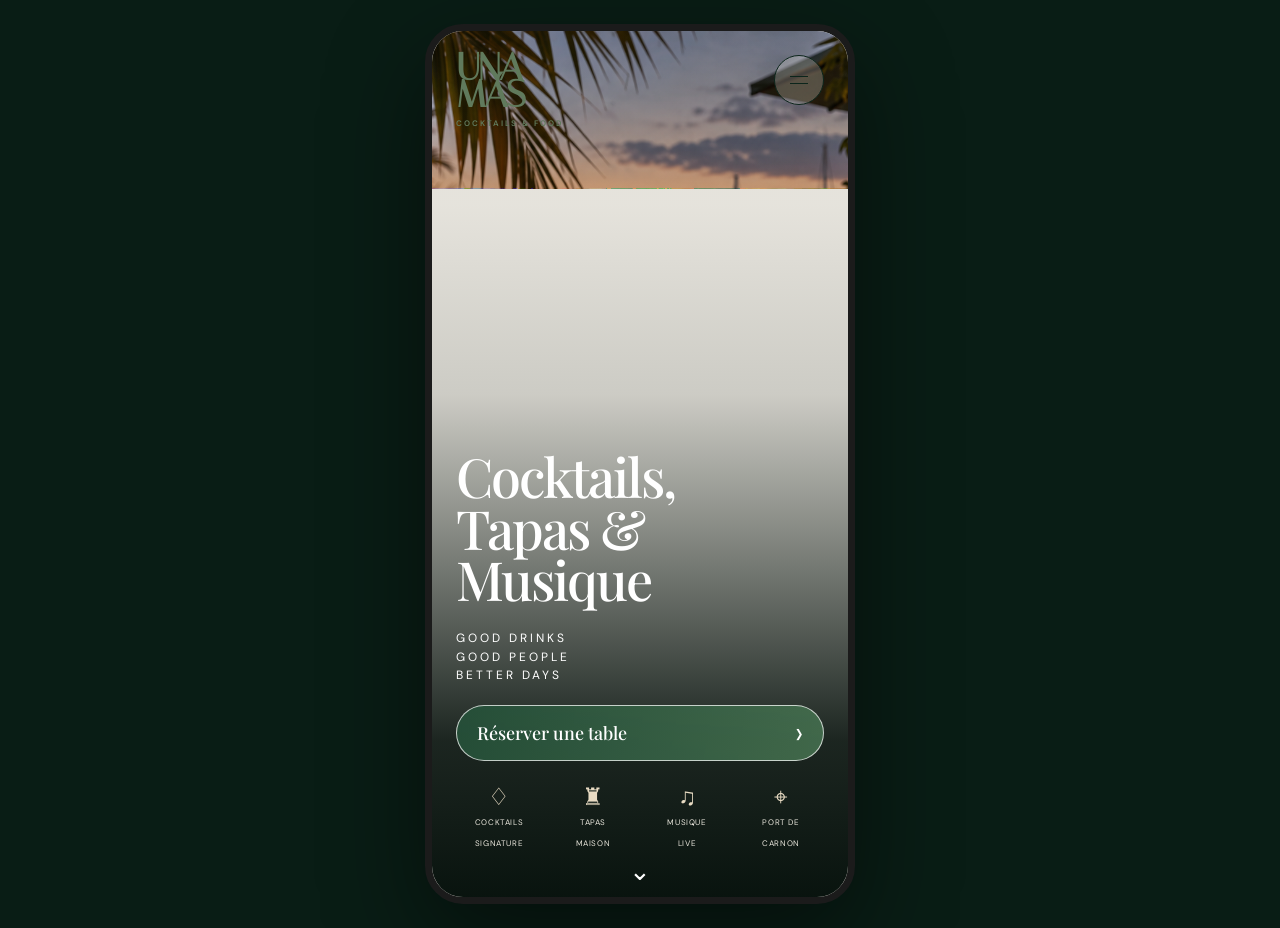
==== commit 653c3f0f: "Build exact Una Más mobile reservation flow" ====
--- a/index.html
+++ b/index.html
@@ -1,347 +1,9 @@
-<!DOCTYPE html>
-<html lang="fr">
-<head>
-  <meta charset="utf-8">
-  <meta name="viewport" content="width=device-width, initial-scale=1, viewport-fit=cover">
-  <title>Una Más — Réserver une table</title>
-  <meta name="description" content="Réservez votre table chez Una Más, cocktails & tapas au cœur du port de Carnon. Réservation en moins de 30 secondes.">
-  <meta name="theme-color" content="#1B2B22">
-  <link rel="preconnect" href="https://fonts.googleapis.com">
-  <link rel="preconnect" href="https://fonts.gstatic.com" crossorigin>
-  <link href="https://fonts.googleapis.com/css2?family=Cormorant+Garamond:ital,wght@0,500;0,600;1,500&family=Inter:wght@400;500;600&family=Pinyon+Script&display=swap" rel="stylesheet">
-  <link rel="stylesheet" href="css/styles.css">
-  <link rel="icon" href="data:image/svg+xml,%3Csvg xmlns='http://www.w3.org/2000/svg' viewBox='0 0 64 64'%3E%3Crect width='64' height='64' rx='14' fill='%232E4A3A'/%3E%3Ctext x='32' y='42' font-family='Georgia,serif' font-size='30' font-weight='600' fill='%23F3EFE6' text-anchor='middle'%3EUM%3C/text%3E%3C/svg%3E">
-</head>
-<body>
-
-<div class="stage">
-<div class="app" id="app">
-
-  <!-- ============ HEADER ============ -->
-  <header class="topbar" id="topbar">
-    <a class="brand" href="#accueil" aria-label="Una Más — Accueil">
-      <span class="brand__word">UNA<br>MÁS</span>
-      <span class="brand__sub">Cocktails &amp; Food</span>
-    </a>
-    <button class="iconbtn" id="menuOpen" aria-label="Ouvrir le menu" aria-controls="drawer" aria-expanded="false">
-      <svg width="20" height="20" viewBox="0 0 20 20" fill="none" stroke="currentColor" stroke-width="1.6" stroke-linecap="round"><path d="M3 6h14M3 10h14M3 14h14"/></svg>
-    </button>
-  </header>
-
-  <!-- ============ HERO ============ -->
-  <section class="hero" id="accueil">
-    <div class="hero__scene" aria-hidden="true">
-      <img class="hero__photo" src="assets/img/hero.jpg" alt="" onerror="this.remove()">
-      <svg class="palm palm--l" viewBox="0 0 200 300"><use href="#palm"/></svg>
-      <svg class="palm palm--r" viewBox="0 0 200 300"><use href="#palm"/></svg>
-    </div>
-    <div class="hero__content">
-      <h1 class="hero__title reveal" style="--d:.05s">Cocktails<br><span>Tapas &amp; Musique</span></h1>
-      <p class="hero__tag reveal" style="--d:.15s">Good drinks<br>Good people<br>Better days</p>
-      <a class="btn btn--primary btn--xl reveal" style="--d:.25s" href="#reservation" data-scroll>
-        <span>Réserver une table</span>
-        <svg width="18" height="18" viewBox="0 0 18 18" fill="none" stroke="currentColor" stroke-width="1.6" stroke-linecap="round" stroke-linejoin="round"><path d="M7 4l5 5-5 5"/></svg>
-      </a>
-      <ul class="hero__pillars reveal" style="--d:.35s">
-        <li><svg viewBox="0 0 24 24"><use href="#i-cocktail"/></svg><span>Cocktails<br>signature</span></li>
-        <li><svg viewBox="0 0 24 24"><use href="#i-tapas"/></svg><span>Tapas<br>maison</span></li>
-        <li><svg viewBox="0 0 24 24"><use href="#i-music"/></svg><span>Musique<br>live</span></li>
-        <li><svg viewBox="0 0 24 24"><use href="#i-pin"/></svg><span>Port de<br>Carnon</span></li>
-      </ul>
-      <a class="hero__chevron" href="#reservation" data-scroll aria-label="Descendre vers la réservation">
-        <svg width="20" height="20" viewBox="0 0 20 20" fill="none" stroke="currentColor" stroke-width="1.6" stroke-linecap="round" stroke-linejoin="round"><path d="M5 8l5 5 5-5"/></svg>
-      </a>
-    </div>
-  </section>
-
-  <!-- ============ RESERVATION ============ -->
-  <section class="booking" id="reservation" aria-labelledby="bookingTitle">
-
-    <div class="booking__head">
-      <p class="eyebrow">Réservation</p>
-      <h2 class="h2" id="bookingTitle">Réservez<br>votre table</h2>
-      <p class="lead">Une expérience cocktails &amp; tapas au cœur du port de Carnon.</p>
-    </div>
-
-    <ol class="steps" id="stepsBar" aria-label="Progression">
-      <li class="steps__item is-current" data-step="1"><span>1</span>Table</li>
-      <li class="steps__item" data-step="2"><span>2</span>Horaire</li>
-      <li class="steps__item" data-step="3"><span>3</span>Coordonnées</li>
-    </ol>
-
-    <form class="flow" id="bookingForm" novalidate>
-
-      <!-- STEP 1 : date / guests / preference -->
-      <fieldset class="panel is-active" data-panel="1">
-        <legend class="sr-only">Étape 1 : votre table</legend>
-
-        <div class="field">
-          <div class="field__label">
-            <svg viewBox="0 0 24 24"><use href="#i-cal"/></svg>
-            <span>Date</span>
-            <strong id="dateLabel" class="field__value">—</strong>
-          </div>
-          <div class="datestrip" id="dateStrip" role="radiogroup" aria-label="Choisir une date"></div>
-        </div>
-
-        <div class="field">
-          <div class="field__label">
-            <svg viewBox="0 0 24 24"><use href="#i-people"/></svg>
-            <span>Nombre de personnes</span>
-          </div>
-          <div class="stepper">
-            <button type="button" class="stepper__btn" id="guestsMinus" aria-label="Une personne de moins">−</button>
-            <output class="stepper__value" id="guestsOut" for="guestsMinus guestsPlus" aria-live="polite">2 personnes</output>
-            <button type="button" class="stepper__btn" id="guestsPlus" aria-label="Une personne de plus">+</button>
-          </div>
-          <p class="hint" id="guestsHint" hidden>Plus de <span id="guestsMax"></span> ? <a href="#soiree" data-scroll>Faites-nous une demande spéciale</a>, on s'occupe du reste.</p>
-        </div>
-
-        <div class="field">
-          <div class="field__label">
-            <svg viewBox="0 0 24 24"><use href="#i-table"/></svg>
-            <span>Préférence <em>(optionnel)</em></span>
-          </div>
-          <div class="segmented" role="radiogroup" aria-label="Préférence de placement" id="prefGroup">
-            <label class="segmented__opt"><input type="radio" name="pref" value="Terrasse" checked><span>Terrasse</span></label>
-            <label class="segmented__opt"><input type="radio" name="pref" value="Intérieur"><span>Intérieur</span></label>
-            <label class="segmented__opt"><input type="radio" name="pref" value="Peu importe"><span>Peu importe</span></label>
-          </div>
-        </div>
-
-        <button type="button" class="btn btn--primary btn--xl btn--full" data-next="2">
-          <span>Voir les disponibilités</span>
-          <svg width="18" height="18" viewBox="0 0 18 18" fill="none" stroke="currentColor" stroke-width="1.6" stroke-linecap="round" stroke-linejoin="round"><path d="M7 4l5 5-5 5"/></svg>
-        </button>
-        <p class="reassure"><svg viewBox="0 0 24 24"><use href="#i-bolt"/></svg>Réservation confirmée en moins de 30 secondes</p>
-      </fieldset>
-
-      <!-- STEP 2 : time -->
-      <fieldset class="panel" data-panel="2">
-        <legend class="sr-only">Étape 2 : votre horaire</legend>
-        <div class="panel__head">
-          <button type="button" class="linkback" data-prev="1">
-            <svg width="18" height="18" viewBox="0 0 18 18" fill="none" stroke="currentColor" stroke-width="1.6" stroke-linecap="round" stroke-linejoin="round"><path d="M11 4L6 9l5 5"/></svg>Modifier
-          </button>
-          <h3 class="h3">Disponibilités</h3>
-          <p class="muted" id="recap2">—</p>
-        </div>
-
-        <div class="slots" id="slots" role="radiogroup" aria-label="Choisir un horaire"></div>
-        <p class="hint hint--err" id="slotsErr" hidden>Choisissez un horaire pour continuer.</p>
-
-        <div class="prefcard" id="prefCard">
-          <div class="prefcard__img" aria-hidden="true">
-            <img src="assets/img/terrasse.jpg" alt="" onerror="this.remove()">
-            <svg class="palm" viewBox="0 0 200 300"><use href="#palm"/></svg>
-          </div>
-          <div class="prefcard__body">
-            <svg viewBox="0 0 24 24" class="prefcard__icon"><use href="#i-sun"/></svg>
-            <div>
-              <strong id="prefCardTitle">Terrasse</strong>
-              <p id="prefCardText">Profitez de l'ambiance du port et de nos canapés en extérieur.</p>
-            </div>
-          </div>
-        </div>
-
-        <button type="button" class="btn btn--primary btn--xl btn--full" data-next="3">
-          <span>Continuer</span>
-          <svg width="18" height="18" viewBox="0 0 18 18" fill="none" stroke="currentColor" stroke-width="1.6" stroke-linecap="round" stroke-linejoin="round"><path d="M7 4l5 5-5 5"/></svg>
-        </button>
-      </fieldset>
-
-      <!-- STEP 3 : contact -->
-      <fieldset class="panel" data-panel="3">
-        <legend class="sr-only">Étape 3 : vos coordonnées</legend>
-        <div class="panel__head">
-          <button type="button" class="linkback" data-prev="2">
-            <svg width="18" height="18" viewBox="0 0 18 18" fill="none" stroke="currentColor" stroke-width="1.6" stroke-linecap="round" stroke-linejoin="round"><path d="M11 4L6 9l5 5"/></svg>Modifier
-          </button>
-          <h3 class="h3">Vos coordonnées</h3>
-          <p class="muted" id="recap3">—</p>
-        </div>
-
-        <div class="inputs">
-          <div class="input">
-            <input id="firstName" name="firstName" type="text" autocomplete="given-name" placeholder=" " required>
-            <label for="firstName">Prénom</label>
-          </div>
-          <div class="input">
-            <input id="lastName" name="lastName" type="text" autocomplete="family-name" placeholder=" " required>
-            <label for="lastName">Nom</label>
-          </div>
-          <div class="input">
-            <input id="phone" name="phone" type="tel" inputmode="tel" autocomplete="tel" placeholder=" " required>
-            <label for="phone">Téléphone</label>
-          </div>
-          <div class="input">
-            <input id="email" name="email" type="email" inputmode="email" autocomplete="email" placeholder=" ">
-            <label for="email">E-mail <em>(pour recevoir la confirmation)</em></label>
-          </div>
-          <div class="input input--area">
-            <textarea id="note" name="note" rows="3" placeholder=" "></textarea>
-            <label for="note">Demande spéciale <em>(optionnel)</em></label>
-          </div>
-        </div>
-        <p class="hint hint--err" id="contactErr" hidden>Merci de renseigner votre prénom, nom et téléphone.</p>
-
-        <button type="submit" class="btn btn--primary btn--xl btn--full" id="submitBtn">
-          <span>Confirmer la réservation</span>
-          <svg width="18" height="18" viewBox="0 0 18 18" fill="none" stroke="currentColor" stroke-width="1.6" stroke-linecap="round" stroke-linejoin="round"><path d="M4 9l3 3 7-7"/></svg>
-        </button>
-        <p class="legal">En confirmant, vous acceptez d'être contacté par Una Más au sujet de cette réservation.</p>
-      </fieldset>
-
-      <!-- STEP 4 : confirmation -->
-      <div class="panel panel--confirm" data-panel="4" aria-live="polite">
-        <div class="confirm__badge" aria-hidden="true">
-          <svg class="confetti" viewBox="0 0 200 120">
-            <path d="M28 30l6-10M170 22l-7 9M40 92l-9 6M160 96l8 4M104 14l1-11M62 18c2 3 5 4 8 3M140 60c3-2 6-1 7 2" />
-          </svg>
-          <span class="confirm__check">
-            <svg width="30" height="30" viewBox="0 0 24 24" fill="none" stroke="currentColor" stroke-width="1.8" stroke-linecap="round" stroke-linejoin="round"><path d="M5 12l5 5 9-10"/></svg>
-          </span>
-        </div>
-        <h3 class="h2 confirm__title">Réservation<br>confirmée&nbsp;!</h3>
-        <p class="lead">À très vite chez Una Más, <span id="confirmName"></span></p>
-        <p class="ref">Référence <strong id="confirmRef"></strong></p>
-
-        <dl class="recapcard" id="recapCard">
-          <div><dt><svg viewBox="0 0 24 24"><use href="#i-cal"/></svg></dt><dd id="rcDate"></dd></div>
-          <div><dt><svg viewBox="0 0 24 24"><use href="#i-clock"/></svg></dt><dd id="rcTime"></dd></div>
-          <div><dt><svg viewBox="0 0 24 24"><use href="#i-people"/></svg></dt><dd id="rcGuests"></dd></div>
-          <div><dt><svg viewBox="0 0 24 24"><use href="#i-table"/></svg></dt><dd id="rcPref"></dd></div>
-          <div id="rcNoteRow" hidden><dt><svg viewBox="0 0 24 24"><use href="#i-chat"/></svg></dt><dd id="rcNote"></dd></div>
-        </dl>
-
-        <button type="button" class="btn btn--outline btn--full" id="icsBtn">
-          <svg width="18" height="18" viewBox="0 0 24 24"><use href="#i-cal"/></svg>
-          <span>Ajouter à mon agenda</span>
-        </button>
-        <div class="confirm__actions">
-          <button type="button" class="btn btn--ghost" id="editBtn">Modifier</button>
-          <button type="button" class="btn btn--ghost" id="cancelBtn">Annuler</button>
-        </div>
-
-        <p class="script" aria-hidden="true">Good drinks<br>Good people</p>
-        <p class="tiny">UNA MÁS • PORT DE CARNON</p>
-      </div>
-
-    </form>
-  </section>
-
-  <!-- ============ SOIRÉE / SPECIAL REQUESTS ============ -->
-  <section class="soiree" id="soiree" aria-labelledby="soireeTitle">
-    <div class="soiree__scene" aria-hidden="true">
-      <img src="assets/img/soiree.jpg" alt="" onerror="this.remove()">
-    </div>
-    <div class="soiree__content">
-      <h2 class="h2 h2--light" id="soireeTitle">Une soirée<br>à votre image</h2>
-      <p class="lead lead--light">Anniversaire, afterwork, groupe&nbsp;? Faites-nous part de vos demandes, on s'occupe du reste.</p>
-      <a class="btn btn--light btn--full" href="#reservation" data-scroll data-special="">
-        <svg width="18" height="18" viewBox="0 0 24 24"><use href="#i-chat"/></svg>
-        <span>Demande spéciale</span>
-        <svg class="btn__arrow" width="18" height="18" viewBox="0 0 18 18" fill="none" stroke="currentColor" stroke-width="1.6" stroke-linecap="round" stroke-linejoin="round"><path d="M7 4l5 5-5 5"/></svg>
-      </a>
-      <div class="occasions">
-        <a href="#reservation" data-scroll data-special="Anniversaire"><svg viewBox="0 0 24 24"><use href="#i-cake"/></svg><span>Anniversaire</span></a>
-        <a href="#reservation" data-scroll data-special="Groupe"><svg viewBox="0 0 24 24"><use href="#i-cheers"/></svg><span>Groupe</span></a>
-        <a href="#reservation" data-scroll data-special="Événement privé"><svg viewBox="0 0 24 24"><use href="#i-music"/></svg><span>Événement privé</span></a>
-      </div>
-    </div>
-  </section>
-
-  <section class="neon" aria-hidden="true">
-    <img src="assets/img/neon.jpg" alt="" onerror="this.remove()">
-    <p class="neon__text">Good drinks<br>Good people<br>Better days</p>
-  </section>
-
-  <!-- ============ FOOTER / NOUS TROUVER ============ -->
-  <footer class="foot" id="trouver">
-    <div class="brand brand--foot">
-      <span class="brand__word">UNA<br>MÁS</span>
-      <span class="brand__sub">Cocktails &amp; Food</span>
-    </div>
-    <address class="foot__addr">
-      Port de Carnon<br>
-      Place Saint Marc, 34130 Mauguio
-    </address>
-    <div class="foot__links">
-      <a class="btn btn--outline-light" id="phoneLink" href="tel:+33467543649"><svg viewBox="0 0 24 24" width="18" height="18"><use href="#i-phone"/></svg><span>04 67 54 36 49</span></a>
-      <a class="btn btn--outline-light" id="mapsLink" href="https://www.google.com/maps/search/?api=1&query=Una+M%C3%A1s+Place+Saint+Marc+34130+Mauguio" target="_blank" rel="noopener"><svg viewBox="0 0 24 24" width="18" height="18"><use href="#i-pin"/></svg><span>Itinéraire</span></a>
-    </div>
-    <a class="foot__insta" id="instaLink" href="https://www.instagram.com/" target="_blank" rel="noopener" hidden><svg viewBox="0 0 24 24" width="18" height="18"><use href="#i-insta"/></svg>Instagram</a>
-    <p class="tiny tiny--foot">© <span id="year"></span> Una Más · Port de Carnon</p>
-  </footer>
-
-</div><!-- /app -->
-</div><!-- /stage -->
-
-<!-- ============ DRAWER MENU ============ -->
-<div class="drawer" id="drawer" aria-hidden="true">
-  <div class="drawer__backdrop" data-close></div>
-  <nav class="drawer__panel" aria-label="Menu principal">
-    <div class="drawer__top">
-      <div class="brand brand--drawer">
-        <span class="brand__word">UNA<br>MÁS</span>
-        <span class="brand__sub">Cocktails &amp; Food</span>
-      </div>
-      <button class="iconbtn iconbtn--light" data-close aria-label="Fermer le menu">
-        <svg width="18" height="18" viewBox="0 0 18 18" fill="none" stroke="currentColor" stroke-width="1.6" stroke-linecap="round"><path d="M4 4l10 10M14 4L4 14"/></svg>
-      </button>
-    </div>
-    <ul class="drawer__nav">
-      <li><a href="#accueil" data-scroll><svg viewBox="0 0 24 24"><use href="#i-home"/></svg>Accueil</a></li>
-      <li><a href="#reservation" data-scroll><svg viewBox="0 0 24 24"><use href="#i-cal"/></svg>Réserver une table</a></li>
-      <li class="drawer__sep"></li>
-      <li id="navCocktails" hidden><a href="#" target="_blank" rel="noopener"><svg viewBox="0 0 24 24"><use href="#i-cocktail"/></svg>Carte des cocktails</a></li>
-      <li id="navTapas" hidden><a href="#" target="_blank" rel="noopener"><svg viewBox="0 0 24 24"><use href="#i-tapas"/></svg>Nos tapas</a></li>
-      <li><a href="#soiree" data-scroll><svg viewBox="0 0 24 24"><use href="#i-music"/></svg>Événements</a></li>
-      <li id="navInsta" hidden><a href="#" target="_blank" rel="noopener"><svg viewBox="0 0 24 24"><use href="#i-insta"/></svg>Instagram</a></li>
-      <li><a href="#trouver" data-scroll><svg viewBox="0 0 24 24"><use href="#i-pin"/></svg>Nous trouver</a></li>
-    </ul>
-    <a class="btn btn--outline-light btn--full drawer__phone" href="tel:+33467543649"><svg viewBox="0 0 24 24" width="18" height="18"><use href="#i-phone"/></svg><span>04 67 54 36 49</span></a>
-    <p class="drawer__addr">Port de Carnon<br>Place Saint Marc, 34130 Mauguio</p>
-  </nav>
-</div>
-
-<!-- ============ CANCEL DIALOG ============ -->
-<dialog class="dialog" id="cancelDialog">
-  <form method="dialog">
-    <h3 class="h3">Annuler la réservation&nbsp;?</h3>
-    <p class="muted">Votre table sera libérée. Vous pourrez réserver à nouveau à tout moment.</p>
-    <div class="dialog__actions">
-      <button class="btn btn--ghost" value="keep">Garder ma table</button>
-      <button class="btn btn--danger" value="cancel">Oui, annuler</button>
-    </div>
-  </form>
-</dialog>
-
-<div class="toast" id="toast" role="status" aria-live="polite"></div>
-
-<!-- ============ ICON SPRITE ============ -->
-<svg width="0" height="0" style="position:absolute" aria-hidden="true">
-  <defs>
-    <g id="palm" fill="currentColor"></g>
-    <symbol id="i-cocktail" viewBox="0 0 24 24" fill="none" stroke="currentColor" stroke-width="1.5" stroke-linecap="round" stroke-linejoin="round"><path d="M5 4h14l-7 8-7-8zM12 12v7M8 19h8M9 4l3 3.5L15 4"/></symbol>
-    <symbol id="i-tapas" viewBox="0 0 24 24" fill="none" stroke="currentColor" stroke-width="1.5" stroke-linecap="round" stroke-linejoin="round"><path d="M7 3v7M9 3v7M5 3v7c0 1.5 1 2.5 2 2.5S9 11.5 9 10M7 12.5V21M16 3c-2 0-3 3-3 6s1 4 2 4v8M15 13c1 0 2-1.5 2-4s-1-6-1-6"/></symbol>
-    <symbol id="i-music" viewBox="0 0 24 24" fill="none" stroke="currentColor" stroke-width="1.5" stroke-linecap="round" stroke-linejoin="round"><path d="M9 18V6l10-2v12"/><circle cx="6.5" cy="18" r="2.5"/><circle cx="16.5" cy="16" r="2.5"/></symbol>
-    <symbol id="i-pin" viewBox="0 0 24 24" fill="none" stroke="currentColor" stroke-width="1.5" stroke-linecap="round" stroke-linejoin="round"><path d="M12 21s-6-5.5-6-11a6 6 0 0112 0c0 5.5-6 11-6 11z"/><circle cx="12" cy="10" r="2.2"/></symbol>
-    <symbol id="i-cal" viewBox="0 0 24 24" fill="none" stroke="currentColor" stroke-width="1.5" stroke-linecap="round" stroke-linejoin="round"><rect x="3.5" y="5" width="17" height="15.5" rx="2.5"/><path d="M3.5 10h17M8 3v4M16 3v4"/></symbol>
-    <symbol id="i-clock" viewBox="0 0 24 24" fill="none" stroke="currentColor" stroke-width="1.5" stroke-linecap="round" stroke-linejoin="round"><circle cx="12" cy="12" r="8.5"/><path d="M12 7.5V12l3 2"/></symbol>
-    <symbol id="i-people" viewBox="0 0 24 24" fill="none" stroke="currentColor" stroke-width="1.5" stroke-linecap="round" stroke-linejoin="round"><circle cx="10" cy="8" r="3.5"/><path d="M3.5 20c0-3.5 3-6 6.5-6s6.5 2.5 6.5 6M16 5.5a3 3 0 010 5.5M20.5 19c0-2.6-1.6-4.6-4-5.4"/></symbol>
-    <symbol id="i-table" viewBox="0 0 24 24" fill="none" stroke="currentColor" stroke-width="1.5" stroke-linecap="round" stroke-linejoin="round"><path d="M3 9h18M5 9v10M19 9v10M8 9V6h8v3M5 14h14"/></symbol>
-    <symbol id="i-sun" viewBox="0 0 24 24" fill="none" stroke="currentColor" stroke-width="1.5" stroke-linecap="round" stroke-linejoin="round"><circle cx="12" cy="12" r="3.5"/><path d="M12 3v2M12 19v2M3 12h2M19 12h2M5.6 5.6l1.4 1.4M17 17l1.4 1.4M5.6 18.4L7 17M17 7l1.4-1.4"/></symbol>
-    <symbol id="i-bolt" viewBox="0 0 24 24" fill="none" stroke="currentColor" stroke-width="1.5" stroke-linecap="round" stroke-linejoin="round"><path d="M13 3L5 13h6l-1 8 9-11h-6l1-7z"/></symbol>
-    <symbol id="i-chat" viewBox="0 0 24 24" fill="none" stroke="currentColor" stroke-width="1.5" stroke-linecap="round" stroke-linejoin="round"><path d="M4 6.5A2.5 2.5 0 016.5 4h11A2.5 2.5 0 0120 6.5v8a2.5 2.5 0 01-2.5 2.5H10l-5 4V17H6.5A2.5 2.5 0 014 14.5v-8z"/></symbol>
-    <symbol id="i-cake" viewBox="0 0 24 24" fill="none" stroke="currentColor" stroke-width="1.5" stroke-linecap="round" stroke-linejoin="round"><path d="M4 20h16M5 20v-6a2 2 0 012-2h10a2 2 0 012 2v6M5 16c1.5 1.2 3 1.2 4.5 0s3-1.2 4.5 0 3 1.2 4.5 0M12 12V8M12 8c-1.2 0-2-1-2-2 0-1.5 2-3 2-3s2 1.5 2 3c0 1-.8 2-2 2z"/></symbol>
-    <symbol id="i-cheers" viewBox="0 0 24 24" fill="none" stroke="currentColor" stroke-width="1.5" stroke-linecap="round" stroke-linejoin="round"><path d="M7 3l2 9a3 3 0 01-3 3 3 3 0 01-3-3l2-9h2zM17 3l2 9a3 3 0 01-3 3 3 3 0 01-3-3l2-9h2zM6 15v5M4 20h4M16 15v5M14 20h4"/></symbol>
-    <symbol id="i-phone" viewBox="0 0 24 24" fill="none" stroke="currentColor" stroke-width="1.5" stroke-linecap="round" stroke-linejoin="round"><path d="M5 4h4l2 5-2.5 1.5a11 11 0 005 5L15 13l5 2v4a2 2 0 01-2 2A16 16 0 013 6a2 2 0 012-2z"/></symbol>
-    <symbol id="i-insta" viewBox="0 0 24 24" fill="none" stroke="currentColor" stroke-width="1.5" stroke-linecap="round" stroke-linejoin="round"><rect x="3.5" y="3.5" width="17" height="17" rx="5"/><circle cx="12" cy="12" r="3.8"/><circle cx="17.2" cy="6.8" r=".8" fill="currentColor"/></symbol>
-    <symbol id="i-home" viewBox="0 0 24 24" fill="none" stroke="currentColor" stroke-width="1.5" stroke-linecap="round" stroke-linejoin="round"><path d="M4 11l8-7 8 7v9a1 1 0 01-1 1h-4v-6h-6v6H5a1 1 0 01-1-1v-9z"/></symbol>
-  </defs>
-</svg>
-
-<script src="js/app.js"></script>
-</body>
-</html>
+<!doctype html><html lang="fr"><head><meta charset="utf-8"><meta name="viewport" content="width=device-width,initial-scale=1,viewport-fit=cover"><meta name="theme-color" content="#10291e"><title>Una Más — Cocktails & Food</title><meta name="description" content="Réservez votre table chez Una Más au Port de Carnon."><link rel="preconnect" href="https://fonts.googleapis.com"><link rel="preconnect" href="https://fonts.gstatic.com" crossorigin><link href="https://fonts.googleapis.com/css2?family=DM+Sans:wght@400;500;600&family=Italiana&family=Playfair+Display:ital,wght@0,500;1,500&display=swap" rel="stylesheet"><link rel="stylesheet" href="styles.css"></head><body><main class="app-shell">
+<section class="screen home active" data-screen="home"><img class="cover" src="assets/una-mas-terrace.png" alt="Terrasse Una Más au Port de Carnon"><div class="cover-shade"></div><header class="home-head"><div class="logo"><b>UNA</b><b>MÁS</b><small>COCKTAILS & FOOD</small></div><button class="round open-menu" aria-label="Ouvrir le menu"><i></i><i></i></button></header><div class="home-copy"><h1>Cocktails,<br>Tapas & Musique</h1><p>GOOD DRINKS<br>GOOD PEOPLE<br>BETTER DAYS</p><button class="cta" data-go="booking">Réserver une table <span>›</span></button><div class="highlights"><div><span>♢</span><small>COCKTAILS<br>SIGNATURE</small></div><div><span>♜</span><small>TAPAS<br>MAISON</small></div><div><span>♫</span><small>MUSIQUE<br>LIVE</small></div><div><span>⌖</span><small>PORT DE<br>CARNON</small></div></div><button class="down" data-go="booking" aria-label="Continuer">⌄</button></div></section>
+<section class="screen booking" data-screen="booking"><div class="photo-head"><img src="assets/una-mas-terrace.png" alt="Cocktail signature Una Más"><button class="round back" data-go="home">‹</button><button class="close" data-go="home">×</button></div><div class="paper booking-paper"><p class="overline">RÉSERVATION</p><h2>Réservez<br>votre table</h2><p class="lead">Une expérience cocktails & tapas<br>au cœur du port de Carnon.</p><div class="selectors"><button data-picker="date"><span class="icon">▣</span><span><small>Date</small><b id="date-label">Sam. 28 juin 2025</b></span><em>›</em></button><button data-picker="time"><span class="icon">◷</span><span><small>Heure</small><b id="time-label">20:00</b></span><em>›</em></button><button data-picker="guests"><span class="icon">♙</span><span><small>Nombre de personnes</small><b id="guest-label">2 personnes</b></span><em>›</em></button><button data-picker="area"><span class="icon">♜</span><span><small>Préférence (optionnel)</small><b id="area-label">Terrasse</b></span><em>›</em></button></div><button class="cta green" data-go="availability">Voir les disponibilités <span>›</span></button><p class="speed">ϟ Réservation confirmée en moins de 30 secondes</p></div></section>
+<section class="screen availability" data-screen="availability"><div class="paper full-paper"><header class="simple-head"><button class="ghost" data-go="booking">‹</button><button class="ghost" data-go="booking">×</button></header><h2>Disponibilités</h2><p class="lead" id="availability-meta">Samedi 28 juin 2025 • 2 personnes</p><div class="pills"><button class="active" data-area="Terrasse">Terrasse</button><button data-area="Intérieur">Intérieur</button><button data-area="Peu importe">Peu importe</button></div><div class="time-grid"><button>18:00</button><button>18:30</button><button>19:00</button><button>19:30</button><button class="active">20:00</button><button>20:30</button><button>21:00</button><button>21:30</button><button>22:00</button><button>22:30</button><button>23:00</button><button>23:30</button></div><figure><img src="assets/una-mas-terrace.png" alt="La terrasse Una Más"></figure><div class="place"><span>☼</span><p><b id="place-title">Terrasse</b><small id="place-copy">Profitez de l’ambiance du port<br>et de nos canapés en extérieur.</small></p></div><button class="cta green continue" data-go="details">Continuer <span>›</span></button></div></section>
+<section class="screen details" data-screen="details"><div class="photo-head compact"><img src="assets/una-mas-terrace.png" alt="Cocktails et tapas"><button class="round back" data-go="availability">‹</button><button class="close" data-go="booking">×</button></div><div class="paper details-paper"><p class="overline">VOS COORDONNÉES</p><h2>Finalisez votre<br>réservation</h2><div class="form"><label>Prénom et nom<input id="name" placeholder="Votre nom"></label><label>Téléphone<input id="phone" type="tel" placeholder="06 00 00 00 00"></label><label>Email<input id="email" type="email" placeholder="vous@email.fr"></label><label>Demande spéciale<textarea id="request" placeholder="Anniversaire, allergie, poussette…"></textarea></label></div><button class="cta green" id="confirm">Confirmer la réservation <span>›</span></button></div></section>
+<section class="screen success" data-screen="success"><div class="paper full-paper success-paper"><header class="simple-head"><button class="ghost" data-go="availability">‹</button><button class="ghost" data-go="home">×</button></header><div class="success-check">✓</div><h2>Réservation confirmée !</h2><p>À très vite chez Una Más</p><div class="summary"><p><span>▣</span><b id="sum-date">Samedi 28 juin 2025</b></p><p><span>◷</span><b id="sum-time">20:00</b></p><p><span>♙</span><b id="sum-guests">2 personnes</b></p><p><span>♜</span><b id="sum-area">Terrasse</b></p></div><button class="outline">▣ &nbsp; Ajouter à mon agenda</button><div class="actions"><button data-go="booking">Modifier</button><button data-go="home">Terminer</button></div><div class="good-script">Good drinks<br>Good people</div><p class="port">UNA MÁS • PORT DE CARNON</p></div></section>
+<section class="screen special" data-screen="special"><img class="cover" src="assets/una-mas-terrace.png" alt="Soirée cocktails Una Más"><div class="cover-shade rich"></div><header class="special-head"><button class="ghost light" data-go="menu">‹</button><button class="ghost light" data-go="home">×</button></header><div class="special-content"><h2>Une soirée<br>à votre image</h2><p>Anniversaire, afterwork, groupe ?<br>Faites-nous part de vos demandes,<br>on s’occupe du reste.</p><button class="white-button">◯ &nbsp; Demande spéciale <span>›</span></button><div class="event-types"><button>♙<small>Anniversaire</small></button><button>♧<small>Groupe</small></button><button>♫<small>Événement<br>privé</small></button></div><div class="script">Good drinks<br>Good people<br>Better days</div></div></section>
+<section class="screen menu" data-screen="menu"><img class="cover blur" src="assets/una-mas-terrace.png" alt=""><div class="cover-shade deep"></div><button class="close menu-x" data-go="home">×</button><div class="menu-inner"><div class="logo light-logo"><b>UNA</b><b>MÁS</b><small>COCKTAILS & FOOD</small></div><nav><button data-go="home">⌂ <span>Accueil</span></button><button data-go="booking">▣ <span>Réserver une table</span></button><button>♢ <span>Carte des cocktails</span></button><button>♜ <span>Nos tapas</span></button><button data-go="special">♫ <span>Événements</span></button><button>◎ <span>Instagram</span></button><button>⌖ <span>Nous trouver</span></button></nav><a class="phone" href="tel:+33467543649">☎ &nbsp; 04 67 54 36 49</a><p>Port de Carnon<br>Place Saint Marc, 34130 Mauguio</p></div></section>
+</main><div class="picker" id="picker" aria-hidden="true"><div class="picker-card"><button class="picker-close">×</button><h3 id="picker-title"></h3><div id="picker-options"></div></div></div><script src="app.js"></script></body></html>
--- a/styles.css
+++ b/styles.css
@@ -0,0 +1 @@
+:root{--green:#193d2d;--deep:#0c251b;--paper:#f8f4ed;--gold:#c99d55;--ink:#121613;--serif:'Playfair Display',Georgia,serif;--display:'Italiana',Georgia,serif;--sans:'DM Sans',Arial,sans-serif}*{box-sizing:border-box}html,body{margin:0;min-height:100%;background:#091d15;font-family:var(--sans);color:var(--ink)}button,input,textarea{font:inherit}.app-shell{position:relative;width:100%;min-height:100dvh;overflow:hidden;background:var(--paper)}.screen{display:none;position:absolute;inset:0;min-height:100dvh;overflow-y:auto}.screen.active{display:block}.cover{position:absolute;inset:0;width:100%;height:100%;object-fit:cover}.cover-shade{position:absolute;inset:0;background:linear-gradient(to bottom,rgba(8,24,17,.08) 20%,rgba(6,19,13,.18) 42%,rgba(4,15,10,.9) 82%,rgba(4,15,10,.98))}.cover-shade.rich{background:linear-gradient(to bottom,rgba(7,24,17,.18),rgba(7,20,14,.92) 72%,#071b13)}.cover-shade.deep{background:rgba(7,28,19,.92);backdrop-filter:blur(3px)}.home-head{position:absolute;z-index:2;top:0;left:0;right:0;display:flex;justify-content:space-between;align-items:flex-start;padding:calc(env(safe-area-inset-top) + 24px) 24px 0}.logo{display:flex;flex-direction:column;color:#607a5c;font-family:var(--display);font-size:38px;line-height:.7;letter-spacing:-2px}.logo small{font:600 8px var(--sans);letter-spacing:2px;margin-top:10px}.round{width:50px;height:50px;border-radius:50%;border:1px solid currentColor;background:rgba(246,242,234,.25);display:grid;place-content:center;color:var(--deep)}.round i{display:block;width:18px;height:1px;background:currentColor;margin:3px}.home-copy{position:absolute;z-index:2;left:24px;right:24px;bottom:calc(env(safe-area-inset-bottom) + 18px);color:#fff}.home h1{font:500 clamp(43px,12vw,58px)/.95 var(--serif);letter-spacing:-2px;margin:0 0 24px}.home-copy>p{font-size:12px;letter-spacing:3px;line-height:1.55;margin:0 0 20px}.cta{width:100%;height:56px;border-radius:30px;border:1px solid rgba(255,255,255,.72);background:linear-gradient(100deg,rgba(37,80,57,.92),rgba(70,113,80,.88));color:#fff;padding:0 20px;display:flex;align-items:center;justify-content:space-between;font:500 18px var(--serif)}.cta span{font:300 32px var(--sans)}.highlights{display:grid;grid-template-columns:repeat(4,1fr);gap:8px;margin-top:20px}.highlights div{text-align:center}.highlights span{font-size:24px;color:#e8dbc3;display:block;height:28px}.highlights small{font-size:8px;line-height:1.25;letter-spacing:.6px;color:#e9e6dc}.down{display:block;border:0;background:none;color:white;font-size:26px;margin:2px auto -10px}.photo-head{height:27dvh;min-height:190px;position:relative;overflow:hidden}.photo-head img{width:100%;height:100%;object-fit:cover;object-position:center 70%}.photo-head:after{content:'';position:absolute;inset:45% 0 0;background:linear-gradient(transparent,var(--paper))}.photo-head .round,.photo-head .close{position:absolute;z-index:2;top:calc(env(safe-area-inset-top) + 16px);color:#fff;background:rgba(5,20,14,.28)}.photo-head .back{left:18px;font-size:34px}.close{right:18px;border:0;background:none;color:#fff;font-size:36px}.paper{background:var(--paper)}.booking-paper{position:relative;margin-top:-20px;min-height:75dvh;border-radius:26px 26px 0 0;padding:26px}.overline{font-size:11px;letter-spacing:2px;margin:0 0 8px;color:#5a5c56}.paper h2,.availability h2{font:500 44px/.98 var(--serif);letter-spacing:-2px;margin:0}.lead{color:#4f5550;font-size:15px;line-height:1.35;margin:10px 0 20px}.selectors{display:grid;gap:10px}.selectors button{height:66px;border:0;border-radius:7px;background:#fff;box-shadow:0 8px 20px rgba(34,45,38,.06);display:grid;grid-template-columns:32px 1fr 15px;align-items:center;text-align:left;padding:0 16px}.selectors .icon{font-size:22px}.selectors span{display:flex;flex-direction:column}.selectors small{font-size:11px;color:#777}.selectors b{font-size:14px}.selectors em{font-size:24px;font-style:normal}.cta.green{background:linear-gradient(90deg,#244d37,#315e43);border:0;margin-top:20px}.speed{text-align:center;color:#61665f;font-size:10px;margin:20px 0 0}.full-paper{min-height:100dvh;padding:calc(env(safe-area-inset-top) + 12px) 20px calc(env(safe-area-inset-bottom) + 22px)}.simple-head{height:48px;display:flex;align-items:center;justify-content:space-between}.ghost{border:0;background:none;font-size:34px;padding:4px}.availability h2{margin-top:8px}.availability .lead{margin-top:8px}.pills{display:grid;grid-template-columns:repeat(3,1fr);gap:8px;margin:18px 0}.pills button{border:0;border-radius:8px;background:#eee9e0;height:45px;font-size:13px}.pills button.active,.time-grid button.active{background:var(--green);color:#fff}.time-grid{display:grid;grid-template-columns:repeat(3,1fr);gap:8px}.time-grid button{height:48px;border:1px solid #ddd8cf;border-radius:7px;background:transparent}.availability figure{height:116px;margin:22px 0 12px;border-radius:10px;overflow:hidden}.availability figure img{width:100%;height:100%;object-fit:cover;object-position:center 65%}.place{display:flex;gap:16px}.place>span{color:var(--gold);font-size:32px}.place p{display:flex;flex-direction:column;margin:2px 0}.place b{font:500 19px var(--serif)}.place small{color:#666;font-size:13px;line-height:1.4}.continue{margin-top:18px}.photo-head.compact{height:22dvh}.details-paper{position:relative;margin-top:-18px;border-radius:26px 26px 0 0;min-height:80dvh;padding:26px 24px}.form{display:grid;gap:11px;margin-top:22px}.form label{font-size:11px;color:#666}.form input,.form textarea{display:block;width:100%;border:1px solid #ded9cf;border-radius:7px;background:#fff;padding:13px;margin-top:5px}.form textarea{min-height:68px;resize:none}.success-paper{text-align:center;overflow:hidden}.success-check{width:70px;height:70px;border:1px solid var(--green);color:var(--green);border-radius:50%;display:grid;place-items:center;margin:30px auto 20px;font-size:34px}.success h2{font-size:31px}.success-paper>p{margin:8px 0 20px}.summary{background:#f0ebe3;border-radius:10px;padding:12px 18px;text-align:left;margin-bottom:12px}.summary p{display:flex;gap:13px;align-items:center;margin:10px 0}.summary b{font-size:13px}.outline{width:100%;height:50px;border:1px solid var(--green);border-radius:7px;background:transparent}.actions{display:grid;grid-template-columns:1fr 1fr;gap:10px;margin-top:10px}.actions button{border:0;background:#ede7de;border-radius:7px;height:46px}.good-script{font:italic 500 34px/1.15 var(--serif);color:#b38744;transform:rotate(-5deg);margin:42px 0 28px}.port{font-size:9px!important;letter-spacing:2px}.special-head{position:absolute;z-index:3;left:16px;right:16px;top:calc(env(safe-area-inset-top) + 10px);display:flex;justify-content:space-between}.ghost.light{color:#fff}.special-content{position:absolute;z-index:2;left:22px;right:22px;bottom:calc(env(safe-area-inset-bottom) + 22px);color:#fff}.special-content h2{font:500 45px/.95 var(--serif);margin:0 0 12px}.special-content p{font-size:14px}.white-button{width:100%;height:50px;border:0;border-radius:7px;background:#fff;display:flex;align-items:center;justify-content:space-between;padding:0 18px;margin:16px 0 10px}.event-types{display:grid;grid-template-columns:repeat(3,1fr);gap:8px}.event-types button{height:87px;border:0;border-radius:7px;background:#fff;font-size:27px;display:flex;flex-direction:column;align-items:center;justify-content:center}.event-types small{font-size:11px;margin-top:8px}.script{font:italic 500 35px/1.05 var(--serif);text-align:center;transform:rotate(-4deg);margin-top:36px}.blur{filter:blur(2px);transform:scale(1.05)}.menu-x{top:calc(env(safe-area-inset-top) + 16px);z-index:4}.menu-inner{position:relative;z-index:3;min-height:100%;padding:calc(env(safe-area-inset-top) + 48px) 34px calc(env(safe-area-inset-bottom) + 22px);color:#fff}.light-logo{color:#f0ecdd;margin:0 auto;font-size:34px;width:100px}.menu-inner nav{display:grid;margin:50px 0 32px}.menu-inner nav button{height:58px;border:0;border-bottom:1px solid rgba(255,255,255,.08);background:none;color:#f7f3e9;text-align:left;font-size:20px;display:grid;grid-template-columns:38px 1fr;align-items:center}.menu-inner nav span{font-size:16px}.phone{display:block;border:1px solid rgba(255,255,255,.7);border-radius:30px;text-align:center;color:#fff;text-decoration:none;padding:14px}.menu-inner>p{text-align:center;font-size:12px;color:rgba(255,255,255,.6)}.picker{position:fixed;z-index:50;inset:0;background:rgba(5,19,13,.68);display:none;align-items:flex-end}.picker.open{display:flex}.picker-card{background:var(--paper);width:100%;border-radius:22px 22px 0 0;padding:24px 20px calc(env(safe-area-inset-bottom) + 20px);position:relative}.picker-close{position:absolute;right:16px;top:13px;border:0;background:none;font-size:28px}.picker-card h3{font:500 28px var(--serif);margin:0 0 18px}.picker-card #picker-options{display:grid;gap:8px}.picker-card #picker-options button,.picker-card input{height:50px;border:1px solid #ded8cf;background:#fff;border-radius:7px;padding:0 14px;text-align:left;width:100%}@media(min-width:680px){body{display:grid;place-items:center;padding:24px}.app-shell{width:430px;min-height:880px;height:min(880px,calc(100dvh - 48px));border-radius:38px;box-shadow:0 35px 100px rgba(0,0,0,.48);border:7px solid #1b1b1b}.screen{min-height:100%;height:100%}.full-paper{min-height:100%}.home h1{font-size:54px}}@media(max-height:720px){.selectors button{height:58px}.menu-inner nav{margin:28px 0 20px}.menu-inner nav button{height:48px}}
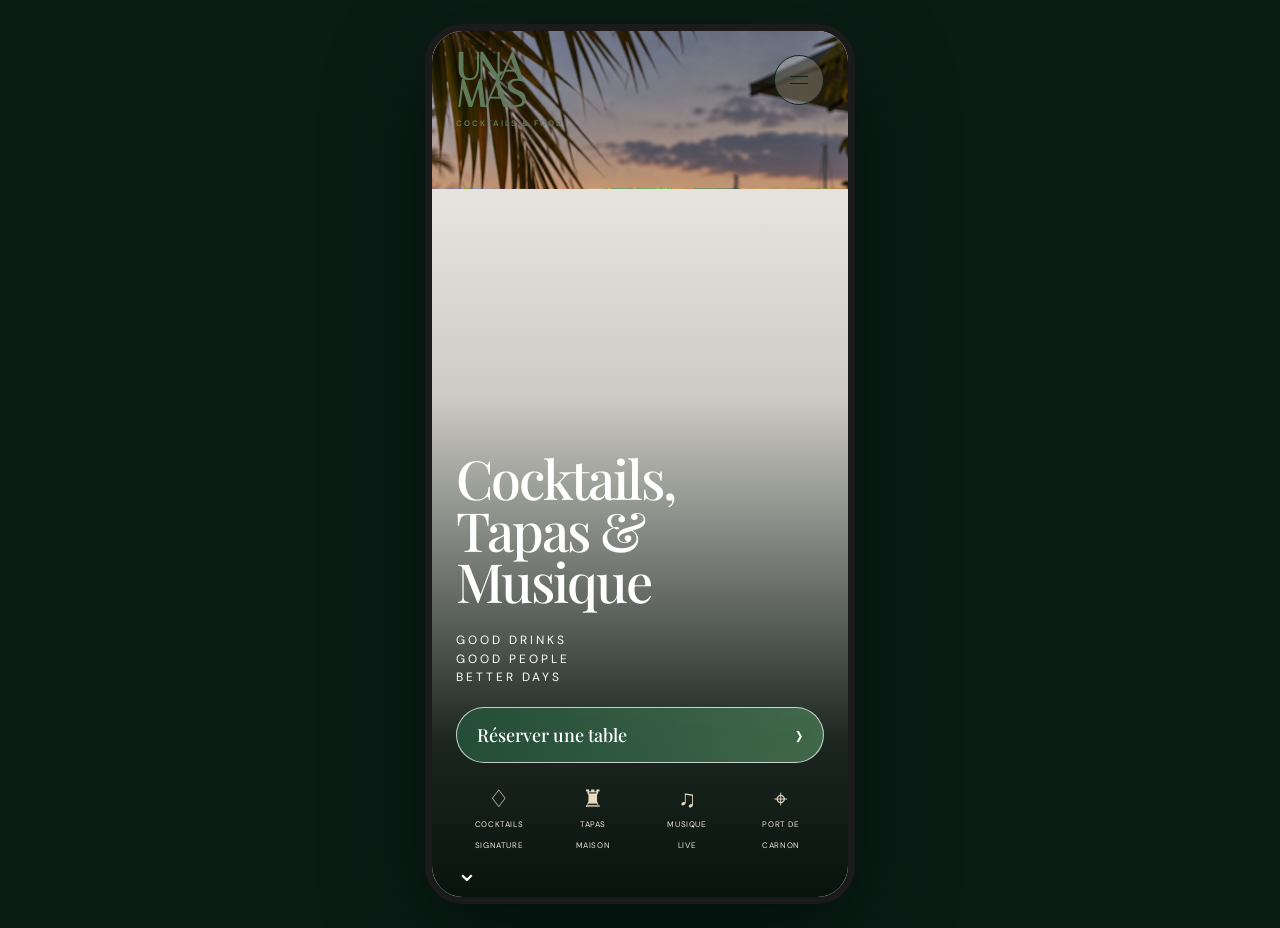
==== commit 1915f226: "Split Una Más booking flow into dedicated pages" ====
--- a/index.html
+++ b/index.html
@@ -1,9 +1 @@
-<!doctype html><html lang="fr"><head><meta charset="utf-8"><meta name="viewport" content="width=device-width,initial-scale=1,viewport-fit=cover"><meta name="theme-color" content="#10291e"><title>Una Más — Cocktails & Food</title><meta name="description" content="Réservez votre table chez Una Más au Port de Carnon."><link rel="preconnect" href="https://fonts.googleapis.com"><link rel="preconnect" href="https://fonts.gstatic.com" crossorigin><link href="https://fonts.googleapis.com/css2?family=DM+Sans:wght@400;500;600&family=Italiana&family=Playfair+Display:ital,wght@0,500;1,500&display=swap" rel="stylesheet"><link rel="stylesheet" href="styles.css"></head><body><main class="app-shell">
-<section class="screen home active" data-screen="home"><img class="cover" src="assets/una-mas-terrace.png" alt="Terrasse Una Más au Port de Carnon"><div class="cover-shade"></div><header class="home-head"><div class="logo"><b>UNA</b><b>MÁS</b><small>COCKTAILS & FOOD</small></div><button class="round open-menu" aria-label="Ouvrir le menu"><i></i><i></i></button></header><div class="home-copy"><h1>Cocktails,<br>Tapas & Musique</h1><p>GOOD DRINKS<br>GOOD PEOPLE<br>BETTER DAYS</p><button class="cta" data-go="booking">Réserver une table <span>›</span></button><div class="highlights"><div><span>♢</span><small>COCKTAILS<br>SIGNATURE</small></div><div><span>♜</span><small>TAPAS<br>MAISON</small></div><div><span>♫</span><small>MUSIQUE<br>LIVE</small></div><div><span>⌖</span><small>PORT DE<br>CARNON</small></div></div><button class="down" data-go="booking" aria-label="Continuer">⌄</button></div></section>
-<section class="screen booking" data-screen="booking"><div class="photo-head"><img src="assets/una-mas-terrace.png" alt="Cocktail signature Una Más"><button class="round back" data-go="home">‹</button><button class="close" data-go="home">×</button></div><div class="paper booking-paper"><p class="overline">RÉSERVATION</p><h2>Réservez<br>votre table</h2><p class="lead">Une expérience cocktails & tapas<br>au cœur du port de Carnon.</p><div class="selectors"><button data-picker="date"><span class="icon">▣</span><span><small>Date</small><b id="date-label">Sam. 28 juin 2025</b></span><em>›</em></button><button data-picker="time"><span class="icon">◷</span><span><small>Heure</small><b id="time-label">20:00</b></span><em>›</em></button><button data-picker="guests"><span class="icon">♙</span><span><small>Nombre de personnes</small><b id="guest-label">2 personnes</b></span><em>›</em></button><button data-picker="area"><span class="icon">♜</span><span><small>Préférence (optionnel)</small><b id="area-label">Terrasse</b></span><em>›</em></button></div><button class="cta green" data-go="availability">Voir les disponibilités <span>›</span></button><p class="speed">ϟ Réservation confirmée en moins de 30 secondes</p></div></section>
-<section class="screen availability" data-screen="availability"><div class="paper full-paper"><header class="simple-head"><button class="ghost" data-go="booking">‹</button><button class="ghost" data-go="booking">×</button></header><h2>Disponibilités</h2><p class="lead" id="availability-meta">Samedi 28 juin 2025 • 2 personnes</p><div class="pills"><button class="active" data-area="Terrasse">Terrasse</button><button data-area="Intérieur">Intérieur</button><button data-area="Peu importe">Peu importe</button></div><div class="time-grid"><button>18:00</button><button>18:30</button><button>19:00</button><button>19:30</button><button class="active">20:00</button><button>20:30</button><button>21:00</button><button>21:30</button><button>22:00</button><button>22:30</button><button>23:00</button><button>23:30</button></div><figure><img src="assets/una-mas-terrace.png" alt="La terrasse Una Más"></figure><div class="place"><span>☼</span><p><b id="place-title">Terrasse</b><small id="place-copy">Profitez de l’ambiance du port<br>et de nos canapés en extérieur.</small></p></div><button class="cta green continue" data-go="details">Continuer <span>›</span></button></div></section>
-<section class="screen details" data-screen="details"><div class="photo-head compact"><img src="assets/una-mas-terrace.png" alt="Cocktails et tapas"><button class="round back" data-go="availability">‹</button><button class="close" data-go="booking">×</button></div><div class="paper details-paper"><p class="overline">VOS COORDONNÉES</p><h2>Finalisez votre<br>réservation</h2><div class="form"><label>Prénom et nom<input id="name" placeholder="Votre nom"></label><label>Téléphone<input id="phone" type="tel" placeholder="06 00 00 00 00"></label><label>Email<input id="email" type="email" placeholder="vous@email.fr"></label><label>Demande spéciale<textarea id="request" placeholder="Anniversaire, allergie, poussette…"></textarea></label></div><button class="cta green" id="confirm">Confirmer la réservation <span>›</span></button></div></section>
-<section class="screen success" data-screen="success"><div class="paper full-paper success-paper"><header class="simple-head"><button class="ghost" data-go="availability">‹</button><button class="ghost" data-go="home">×</button></header><div class="success-check">✓</div><h2>Réservation confirmée !</h2><p>À très vite chez Una Más</p><div class="summary"><p><span>▣</span><b id="sum-date">Samedi 28 juin 2025</b></p><p><span>◷</span><b id="sum-time">20:00</b></p><p><span>♙</span><b id="sum-guests">2 personnes</b></p><p><span>♜</span><b id="sum-area">Terrasse</b></p></div><button class="outline">▣ &nbsp; Ajouter à mon agenda</button><div class="actions"><button data-go="booking">Modifier</button><button data-go="home">Terminer</button></div><div class="good-script">Good drinks<br>Good people</div><p class="port">UNA MÁS • PORT DE CARNON</p></div></section>
-<section class="screen special" data-screen="special"><img class="cover" src="assets/una-mas-terrace.png" alt="Soirée cocktails Una Más"><div class="cover-shade rich"></div><header class="special-head"><button class="ghost light" data-go="menu">‹</button><button class="ghost light" data-go="home">×</button></header><div class="special-content"><h2>Une soirée<br>à votre image</h2><p>Anniversaire, afterwork, groupe ?<br>Faites-nous part de vos demandes,<br>on s’occupe du reste.</p><button class="white-button">◯ &nbsp; Demande spéciale <span>›</span></button><div class="event-types"><button>♙<small>Anniversaire</small></button><button>♧<small>Groupe</small></button><button>♫<small>Événement<br>privé</small></button></div><div class="script">Good drinks<br>Good people<br>Better days</div></div></section>
-<section class="screen menu" data-screen="menu"><img class="cover blur" src="assets/una-mas-terrace.png" alt=""><div class="cover-shade deep"></div><button class="close menu-x" data-go="home">×</button><div class="menu-inner"><div class="logo light-logo"><b>UNA</b><b>MÁS</b><small>COCKTAILS & FOOD</small></div><nav><button data-go="home">⌂ <span>Accueil</span></button><button data-go="booking">▣ <span>Réserver une table</span></button><button>♢ <span>Carte des cocktails</span></button><button>♜ <span>Nos tapas</span></button><button data-go="special">♫ <span>Événements</span></button><button>◎ <span>Instagram</span></button><button>⌖ <span>Nous trouver</span></button></nav><a class="phone" href="tel:+33467543649">☎ &nbsp; 04 67 54 36 49</a><p>Port de Carnon<br>Place Saint Marc, 34130 Mauguio</p></div></section>
-</main><div class="picker" id="picker" aria-hidden="true"><div class="picker-card"><button class="picker-close">×</button><h3 id="picker-title"></h3><div id="picker-options"></div></div></div><script src="app.js"></script></body></html>
+<!doctype html><html lang="fr"><head><meta charset="utf-8"><meta name="viewport" content="width=device-width,initial-scale=1,viewport-fit=cover"><meta name="theme-color" content="#10291e"><title>Una Más — Cocktails & Food</title><link rel="preconnect" href="https://fonts.googleapis.com"><link rel="preconnect" href="https://fonts.gstatic.com" crossorigin><link href="https://fonts.googleapis.com/css2?family=DM+Sans:wght@400;500;600&family=Italiana&family=Playfair+Display:ital,wght@0,500;1,500&display=swap" rel="stylesheet"><link rel="stylesheet" href="styles.css"></head><body><main class="app-shell"><section class="screen home active"><img class="cover" src="assets/una-mas-terrace.png" alt="Terrasse Una Más"><div class="cover-shade"></div><header class="home-head"><div class="logo"><b>UNA</b><b>MÁS</b><small>COCKTAILS & FOOD</small></div><a class="round open-menu" href="menu.html" aria-label="Menu"><i></i><i></i></a></header><div class="home-copy"><h1>Cocktails,<br>Tapas & Musique</h1><p>GOOD DRINKS<br>GOOD PEOPLE<br>BETTER DAYS</p><a class="cta" href="reservation.html">Réserver une table <span>›</span></a><div class="highlights"><div><span>♢</span><small>COCKTAILS<br>SIGNATURE</small></div><div><span>♜</span><small>TAPAS<br>MAISON</small></div><div><span>♫</span><small>MUSIQUE<br>LIVE</small></div><div><span>⌖</span><small>PORT DE<br>CARNON</small></div></div><a class="down" href="reservation.html">⌄</a></div></section></main></body></html>
--- a/styles.css
+++ b/styles.css
@@ -1 +1,120 @@
-:root{--green:#193d2d;--deep:#0c251b;--paper:#f8f4ed;--gold:#c99d55;--ink:#121613;--serif:'Playfair Display',Georgia,serif;--display:'Italiana',Georgia,serif;--sans:'DM Sans',Arial,sans-serif}*{box-sizing:border-box}html,body{margin:0;min-height:100%;background:#091d15;font-family:var(--sans);color:var(--ink)}button,input,textarea{font:inherit}.app-shell{position:relative;width:100%;min-height:100dvh;overflow:hidden;background:var(--paper)}.screen{display:none;position:absolute;inset:0;min-height:100dvh;overflow-y:auto}.screen.active{display:block}.cover{position:absolute;inset:0;width:100%;height:100%;object-fit:cover}.cover-shade{position:absolute;inset:0;background:linear-gradient(to bottom,rgba(8,24,17,.08) 20%,rgba(6,19,13,.18) 42%,rgba(4,15,10,.9) 82%,rgba(4,15,10,.98))}.cover-shade.rich{background:linear-gradient(to bottom,rgba(7,24,17,.18),rgba(7,20,14,.92) 72%,#071b13)}.cover-shade.deep{background:rgba(7,28,19,.92);backdrop-filter:blur(3px)}.home-head{position:absolute;z-index:2;top:0;left:0;right:0;display:flex;justify-content:space-between;align-items:flex-start;padding:calc(env(safe-area-inset-top) + 24px) 24px 0}.logo{display:flex;flex-direction:column;color:#607a5c;font-family:var(--display);font-size:38px;line-height:.7;letter-spacing:-2px}.logo small{font:600 8px var(--sans);letter-spacing:2px;margin-top:10px}.round{width:50px;height:50px;border-radius:50%;border:1px solid currentColor;background:rgba(246,242,234,.25);display:grid;place-content:center;color:var(--deep)}.round i{display:block;width:18px;height:1px;background:currentColor;margin:3px}.home-copy{position:absolute;z-index:2;left:24px;right:24px;bottom:calc(env(safe-area-inset-bottom) + 18px);color:#fff}.home h1{font:500 clamp(43px,12vw,58px)/.95 var(--serif);letter-spacing:-2px;margin:0 0 24px}.home-copy>p{font-size:12px;letter-spacing:3px;line-height:1.55;margin:0 0 20px}.cta{width:100%;height:56px;border-radius:30px;border:1px solid rgba(255,255,255,.72);background:linear-gradient(100deg,rgba(37,80,57,.92),rgba(70,113,80,.88));color:#fff;padding:0 20px;display:flex;align-items:center;justify-content:space-between;font:500 18px var(--serif)}.cta span{font:300 32px var(--sans)}.highlights{display:grid;grid-template-columns:repeat(4,1fr);gap:8px;margin-top:20px}.highlights div{text-align:center}.highlights span{font-size:24px;color:#e8dbc3;display:block;height:28px}.highlights small{font-size:8px;line-height:1.25;letter-spacing:.6px;color:#e9e6dc}.down{display:block;border:0;background:none;color:white;font-size:26px;margin:2px auto -10px}.photo-head{height:27dvh;min-height:190px;position:relative;overflow:hidden}.photo-head img{width:100%;height:100%;object-fit:cover;object-position:center 70%}.photo-head:after{content:'';position:absolute;inset:45% 0 0;background:linear-gradient(transparent,var(--paper))}.photo-head .round,.photo-head .close{position:absolute;z-index:2;top:calc(env(safe-area-inset-top) + 16px);color:#fff;background:rgba(5,20,14,.28)}.photo-head .back{left:18px;font-size:34px}.close{right:18px;border:0;background:none;color:#fff;font-size:36px}.paper{background:var(--paper)}.booking-paper{position:relative;margin-top:-20px;min-height:75dvh;border-radius:26px 26px 0 0;padding:26px}.overline{font-size:11px;letter-spacing:2px;margin:0 0 8px;color:#5a5c56}.paper h2,.availability h2{font:500 44px/.98 var(--serif);letter-spacing:-2px;margin:0}.lead{color:#4f5550;font-size:15px;line-height:1.35;margin:10px 0 20px}.selectors{display:grid;gap:10px}.selectors button{height:66px;border:0;border-radius:7px;background:#fff;box-shadow:0 8px 20px rgba(34,45,38,.06);display:grid;grid-template-columns:32px 1fr 15px;align-items:center;text-align:left;padding:0 16px}.selectors .icon{font-size:22px}.selectors span{display:flex;flex-direction:column}.selectors small{font-size:11px;color:#777}.selectors b{font-size:14px}.selectors em{font-size:24px;font-style:normal}.cta.green{background:linear-gradient(90deg,#244d37,#315e43);border:0;margin-top:20px}.speed{text-align:center;color:#61665f;font-size:10px;margin:20px 0 0}.full-paper{min-height:100dvh;padding:calc(env(safe-area-inset-top) + 12px) 20px calc(env(safe-area-inset-bottom) + 22px)}.simple-head{height:48px;display:flex;align-items:center;justify-content:space-between}.ghost{border:0;background:none;font-size:34px;padding:4px}.availability h2{margin-top:8px}.availability .lead{margin-top:8px}.pills{display:grid;grid-template-columns:repeat(3,1fr);gap:8px;margin:18px 0}.pills button{border:0;border-radius:8px;background:#eee9e0;height:45px;font-size:13px}.pills button.active,.time-grid button.active{background:var(--green);color:#fff}.time-grid{display:grid;grid-template-columns:repeat(3,1fr);gap:8px}.time-grid button{height:48px;border:1px solid #ddd8cf;border-radius:7px;background:transparent}.availability figure{height:116px;margin:22px 0 12px;border-radius:10px;overflow:hidden}.availability figure img{width:100%;height:100%;object-fit:cover;object-position:center 65%}.place{display:flex;gap:16px}.place>span{color:var(--gold);font-size:32px}.place p{display:flex;flex-direction:column;margin:2px 0}.place b{font:500 19px var(--serif)}.place small{color:#666;font-size:13px;line-height:1.4}.continue{margin-top:18px}.photo-head.compact{height:22dvh}.details-paper{position:relative;margin-top:-18px;border-radius:26px 26px 0 0;min-height:80dvh;padding:26px 24px}.form{display:grid;gap:11px;margin-top:22px}.form label{font-size:11px;color:#666}.form input,.form textarea{display:block;width:100%;border:1px solid #ded9cf;border-radius:7px;background:#fff;padding:13px;margin-top:5px}.form textarea{min-height:68px;resize:none}.success-paper{text-align:center;overflow:hidden}.success-check{width:70px;height:70px;border:1px solid var(--green);color:var(--green);border-radius:50%;display:grid;place-items:center;margin:30px auto 20px;font-size:34px}.success h2{font-size:31px}.success-paper>p{margin:8px 0 20px}.summary{background:#f0ebe3;border-radius:10px;padding:12px 18px;text-align:left;margin-bottom:12px}.summary p{display:flex;gap:13px;align-items:center;margin:10px 0}.summary b{font-size:13px}.outline{width:100%;height:50px;border:1px solid var(--green);border-radius:7px;background:transparent}.actions{display:grid;grid-template-columns:1fr 1fr;gap:10px;margin-top:10px}.actions button{border:0;background:#ede7de;border-radius:7px;height:46px}.good-script{font:italic 500 34px/1.15 var(--serif);color:#b38744;transform:rotate(-5deg);margin:42px 0 28px}.port{font-size:9px!important;letter-spacing:2px}.special-head{position:absolute;z-index:3;left:16px;right:16px;top:calc(env(safe-area-inset-top) + 10px);display:flex;justify-content:space-between}.ghost.light{color:#fff}.special-content{position:absolute;z-index:2;left:22px;right:22px;bottom:calc(env(safe-area-inset-bottom) + 22px);color:#fff}.special-content h2{font:500 45px/.95 var(--serif);margin:0 0 12px}.special-content p{font-size:14px}.white-button{width:100%;height:50px;border:0;border-radius:7px;background:#fff;display:flex;align-items:center;justify-content:space-between;padding:0 18px;margin:16px 0 10px}.event-types{display:grid;grid-template-columns:repeat(3,1fr);gap:8px}.event-types button{height:87px;border:0;border-radius:7px;background:#fff;font-size:27px;display:flex;flex-direction:column;align-items:center;justify-content:center}.event-types small{font-size:11px;margin-top:8px}.script{font:italic 500 35px/1.05 var(--serif);text-align:center;transform:rotate(-4deg);margin-top:36px}.blur{filter:blur(2px);transform:scale(1.05)}.menu-x{top:calc(env(safe-area-inset-top) + 16px);z-index:4}.menu-inner{position:relative;z-index:3;min-height:100%;padding:calc(env(safe-area-inset-top) + 48px) 34px calc(env(safe-area-inset-bottom) + 22px);color:#fff}.light-logo{color:#f0ecdd;margin:0 auto;font-size:34px;width:100px}.menu-inner nav{display:grid;margin:50px 0 32px}.menu-inner nav button{height:58px;border:0;border-bottom:1px solid rgba(255,255,255,.08);background:none;color:#f7f3e9;text-align:left;font-size:20px;display:grid;grid-template-columns:38px 1fr;align-items:center}.menu-inner nav span{font-size:16px}.phone{display:block;border:1px solid rgba(255,255,255,.7);border-radius:30px;text-align:center;color:#fff;text-decoration:none;padding:14px}.menu-inner>p{text-align:center;font-size:12px;color:rgba(255,255,255,.6)}.picker{position:fixed;z-index:50;inset:0;background:rgba(5,19,13,.68);display:none;align-items:flex-end}.picker.open{display:flex}.picker-card{background:var(--paper);width:100%;border-radius:22px 22px 0 0;padding:24px 20px calc(env(safe-area-inset-bottom) + 20px);position:relative}.picker-close{position:absolute;right:16px;top:13px;border:0;background:none;font-size:28px}.picker-card h3{font:500 28px var(--serif);margin:0 0 18px}.picker-card #picker-options{display:grid;gap:8px}.picker-card #picker-options button,.picker-card input{height:50px;border:1px solid #ded8cf;background:#fff;border-radius:7px;padding:0 14px;text-align:left;width:100%}@media(min-width:680px){body{display:grid;place-items:center;padding:24px}.app-shell{width:430px;min-height:880px;height:min(880px,calc(100dvh - 48px));border-radius:38px;box-shadow:0 35px 100px rgba(0,0,0,.48);border:7px solid #1b1b1b}.screen{min-height:100%;height:100%}.full-paper{min-height:100%}.home h1{font-size:54px}}@media(max-height:720px){.selectors button{height:58px}.menu-inner nav{margin:28px 0 20px}.menu-inner nav button{height:48px}}
+:root{--green:#193d2d;--deep:#0c251b;--paper:#f8f4ed;--gold:#c99d55;--ink:#121613;--serif:'Playfair Display',Georgia,serif;--display:'Italiana',Georgia,serif;--sans:'DM Sans',Arial,sans-serif}
+*{box-sizing:border-box}
+html,body{margin:0;min-height:100%;background:#091d15;font-family:var(--sans);color:var(--ink)}
+button,input,textarea,select{font:inherit}
+a{color:inherit;text-decoration:none}
+.app-shell{position:relative;width:100%;min-height:100dvh;overflow:hidden;background:var(--paper)}
+.screen{display:none;position:absolute;inset:0;min-height:100dvh;overflow-y:auto}
+.screen.active{display:block}
+.cover{position:absolute;inset:0;width:100%;height:100%;object-fit:cover}
+.cover-shade{position:absolute;inset:0;background:linear-gradient(to bottom,rgba(8,24,17,.08) 20%,rgba(6,19,13,.18) 42%,rgba(4,15,10,.9) 82%,rgba(4,15,10,.98))}
+.cover-shade.rich{background:linear-gradient(to bottom,rgba(7,24,17,.18),rgba(7,20,14,.92) 72%,#071b13)}
+.cover-shade.deep{background:rgba(7,28,19,.92);backdrop-filter:blur(3px)}
+.home-head{position:absolute;z-index:2;top:0;left:0;right:0;display:flex;justify-content:space-between;align-items:flex-start;padding:calc(env(safe-area-inset-top) + 24px) 24px 0}
+.logo{display:flex;flex-direction:column;color:#607a5c;font-family:var(--display);font-size:38px;line-height:.7;letter-spacing:-2px}
+.logo small{font:600 8px var(--sans);letter-spacing:2px;margin-top:10px}
+.round{width:50px;height:50px;border-radius:50%;border:1px solid currentColor;background:rgba(246,242,234,.25);display:grid;place-content:center;color:var(--deep)}
+.round i{display:block;width:18px;height:1px;background:currentColor;margin:3px}
+.home-copy{position:absolute;z-index:2;left:24px;right:24px;bottom:calc(env(safe-area-inset-bottom) + 18px);color:#fff}
+.home h1{font:500 clamp(43px,12vw,58px)/.95 var(--serif);letter-spacing:-2px;margin:0 0 24px}
+.home-copy>p{font-size:12px;letter-spacing:3px;line-height:1.55;margin:0 0 20px}
+.cta{width:100%;height:56px;border-radius:30px;border:1px solid rgba(255,255,255,.72);background:linear-gradient(100deg,rgba(37,80,57,.92),rgba(70,113,80,.88));color:#fff;padding:0 20px;display:flex;align-items:center;justify-content:space-between;font:500 18px var(--serif)}
+.cta span{font:300 32px var(--sans)}
+.highlights{display:grid;grid-template-columns:repeat(4,1fr);gap:8px;margin-top:20px}
+.highlights div{text-align:center}
+.highlights span{font-size:24px;color:#e8dbc3;display:block;height:28px}
+.highlights small{font-size:8px;line-height:1.25;letter-spacing:.6px;color:#e9e6dc}
+.down{display:block;border:0;background:none;color:white;font-size:26px;margin:2px auto -10px}
+.photo-head{height:27dvh;min-height:190px;position:relative;overflow:hidden}
+.photo-head img{width:100%;height:100%;object-fit:cover;object-position:center 70%}
+.photo-head:after{content:'';position:absolute;inset:45% 0 0;background:linear-gradient(transparent,var(--paper))}
+.photo-head .round,.photo-head .close{position:absolute;z-index:2;top:calc(env(safe-area-inset-top) + 16px);color:#fff;background:rgba(5,20,14,.28)}
+.photo-head .back{left:18px;font-size:34px}
+.close{right:18px;border:0;background:none;color:#fff;font-size:36px}
+.paper{background:var(--paper)}
+.booking-paper{position:relative;margin-top:-20px;min-height:75dvh;border-radius:26px 26px 0 0;padding:26px}
+.overline{font-size:11px;letter-spacing:2px;margin:0 0 8px;color:#5a5c56}
+.paper h2,.availability h2{font:500 44px/.98 var(--serif);letter-spacing:-2px;margin:0}
+.lead{color:#4f5550;font-size:15px;line-height:1.35;margin:10px 0 20px}
+.selectors{display:grid;gap:10px}
+.selectors button,.selectors label{height:66px;border:0;border-radius:7px;background:#fff;box-shadow:0 8px 20px rgba(34,45,38,.06);display:grid;grid-template-columns:32px 1fr 15px;align-items:center;text-align:left;padding:0 16px}
+.selectors .icon{font-size:22px}
+.selectors span{display:flex;flex-direction:column}
+.selectors small{font-size:11px;color:#777}
+.selectors b{font-size:14px}
+.selectors input,.selectors select{border:0;background:transparent;padding:0;color:var(--ink);font-weight:600;font-size:14px;width:100%;outline:none;appearance:none}
+.selectors em{font-size:24px;font-style:normal}
+.cta.green{background:linear-gradient(90deg,#244d37,#315e43);border:0;margin-top:20px}
+.speed{text-align:center;color:#61665f;font-size:10px;margin:20px 0 0}
+.full-paper{min-height:100dvh;padding:calc(env(safe-area-inset-top) + 12px) 20px calc(env(safe-area-inset-bottom) + 22px)}
+.simple-head{height:48px;display:flex;align-items:center;justify-content:space-between}
+.ghost{border:0;background:none;font-size:34px;padding:4px}
+.availability h2{margin-top:8px}
+.availability .lead{margin-top:8px}
+.pills{display:grid;grid-template-columns:repeat(3,1fr);gap:8px;margin:18px 0}
+.pills button{border:0;border-radius:8px;background:#eee9e0;height:45px;font-size:13px}
+.pills button.active,.time-grid button.active{background:var(--green);color:#fff}
+.time-grid{display:grid;grid-template-columns:repeat(3,1fr);gap:8px}
+.time-grid button{height:48px;border:1px solid #ddd8cf;border-radius:7px;background:transparent}
+.availability figure{height:116px;margin:22px 0 12px;border-radius:10px;overflow:hidden}
+.availability figure img{width:100%;height:100%;object-fit:cover;object-position:center 65%}
+.place{display:flex;gap:16px}
+.place>span{color:var(--gold);font-size:32px}
+.place p{display:flex;flex-direction:column;margin:2px 0}
+.place b{font:500 19px var(--serif)}
+.place small{color:#666;font-size:13px;line-height:1.4}
+.continue{margin-top:18px}
+.photo-head.compact{height:22dvh}
+.details-paper{position:relative;margin-top:-18px;border-radius:26px 26px 0 0;min-height:80dvh;padding:26px 24px}
+.form{display:grid;gap:11px;margin-top:22px}
+.form label{font-size:11px;color:#666}
+.form input,.form textarea{display:block;width:100%;border:1px solid #ded9cf;border-radius:7px;background:#fff;padding:13px;margin-top:5px}
+.form textarea{min-height:68px;resize:none}
+.success-paper{text-align:center;overflow:hidden}
+.success-check{width:70px;height:70px;border:1px solid var(--green);color:var(--green);border-radius:50%;display:grid;place-items:center;margin:30px auto 20px;font-size:34px}
+.success h2{font-size:31px}
+.success-paper>p{margin:8px 0 20px}
+.summary{background:#f0ebe3;border-radius:10px;padding:12px 18px;text-align:left;margin-bottom:12px}
+.summary p{display:flex;gap:13px;align-items:center;margin:10px 0}
+.summary b{font-size:13px}
+.outline{width:100%;height:50px;border:1px solid var(--green);border-radius:7px;background:transparent}
+.actions{display:grid;grid-template-columns:1fr 1fr;gap:10px;margin-top:10px}
+.actions button,.actions a{border:0;background:#ede7de;border-radius:7px;height:46px;display:grid;place-items:center;font-size:14px}
+.good-script{font:italic 500 34px/1.15 var(--serif);color:#b38744;transform:rotate(-5deg);margin:42px 0 28px}
+.port{font-size:9px!important;letter-spacing:2px}
+.special-head{position:absolute;z-index:3;left:16px;right:16px;top:calc(env(safe-area-inset-top) + 10px);display:flex;justify-content:space-between}
+.ghost.light{color:#fff}
+.special-content{position:absolute;z-index:2;left:22px;right:22px;bottom:calc(env(safe-area-inset-bottom) + 22px);color:#fff}
+.special-content h2{font:500 45px/.95 var(--serif);margin:0 0 12px}
+.special-content p{font-size:14px}
+.white-button{width:100%;height:50px;border:0;border-radius:7px;background:#fff;color:#111;display:flex;align-items:center;justify-content:space-between;padding:0 18px;margin:16px 0 10px}
+.event-types{display:grid;grid-template-columns:repeat(3,1fr);gap:8px}
+.event-types button{height:87px;border:0;border-radius:7px;background:#fff;font-size:27px;display:flex;flex-direction:column;align-items:center;justify-content:center}
+.event-types small{font-size:11px;margin-top:8px}
+.script{font:italic 500 35px/1.05 var(--serif);text-align:center;transform:rotate(-4deg);margin-top:36px}
+.blur{filter:blur(2px);transform:scale(1.05)}
+.menu-x{top:calc(env(safe-area-inset-top) + 16px);z-index:4}
+.menu-inner{position:relative;z-index:3;min-height:100%;padding:calc(env(safe-area-inset-top) + 48px) 34px calc(env(safe-area-inset-bottom) + 22px);color:#fff}
+.light-logo{color:#f0ecdd;margin:0 auto;font-size:34px;width:100px}
+.menu-inner nav{display:grid;margin:50px 0 32px}
+.menu-inner nav button,.menu-inner nav a{height:58px;border:0;border-bottom:1px solid rgba(255,255,255,.08);background:none;color:#f7f3e9;text-align:left;font-size:20px;display:grid;grid-template-columns:38px 1fr;align-items:center}
+.menu-inner nav span{font-size:16px}
+.phone{display:block;border:1px solid rgba(255,255,255,.7);border-radius:30px;text-align:center;color:#fff;text-decoration:none;padding:14px}
+.menu-inner>p{text-align:center;font-size:12px;color:rgba(255,255,255,.6)}
+.picker{position:fixed;z-index:50;inset:0;background:rgba(5,19,13,.68);display:none;align-items:flex-end}
+.picker.open{display:flex}
+.picker-card{background:var(--paper);width:100%;border-radius:22px 22px 0 0;padding:24px 20px calc(env(safe-area-inset-bottom) + 20px);position:relative}
+.picker-close{position:absolute;right:16px;top:13px;border:0;background:none;font-size:28px}
+.picker-card h3{font:500 28px var(--serif);margin:0 0 18px}
+.picker-card #picker-options{display:grid;gap:8px}
+.picker-card #picker-options button,.picker-card input{height:50px;border:1px solid #ded8cf;background:#fff;border-radius:7px;padding:0 14px;text-align:left;width:100%}
+@media(min-width:680px){body{display:grid;place-items:center;padding:24px}
+.app-shell{width:430px;min-height:880px;height:min(880px,calc(100dvh - 48px));border-radius:38px;box-shadow:0 35px 100px rgba(0,0,0,.48);border:7px solid #1b1b1b}
+.screen{min-height:100%;height:100%}
+.full-paper{min-height:100%}
+.home h1{font-size:54px}
+}
+@media(max-height:720px){.selectors button{height:58px}
+.menu-inner nav{margin:28px 0 20px}
+.menu-inner nav button{height:48px}
+}
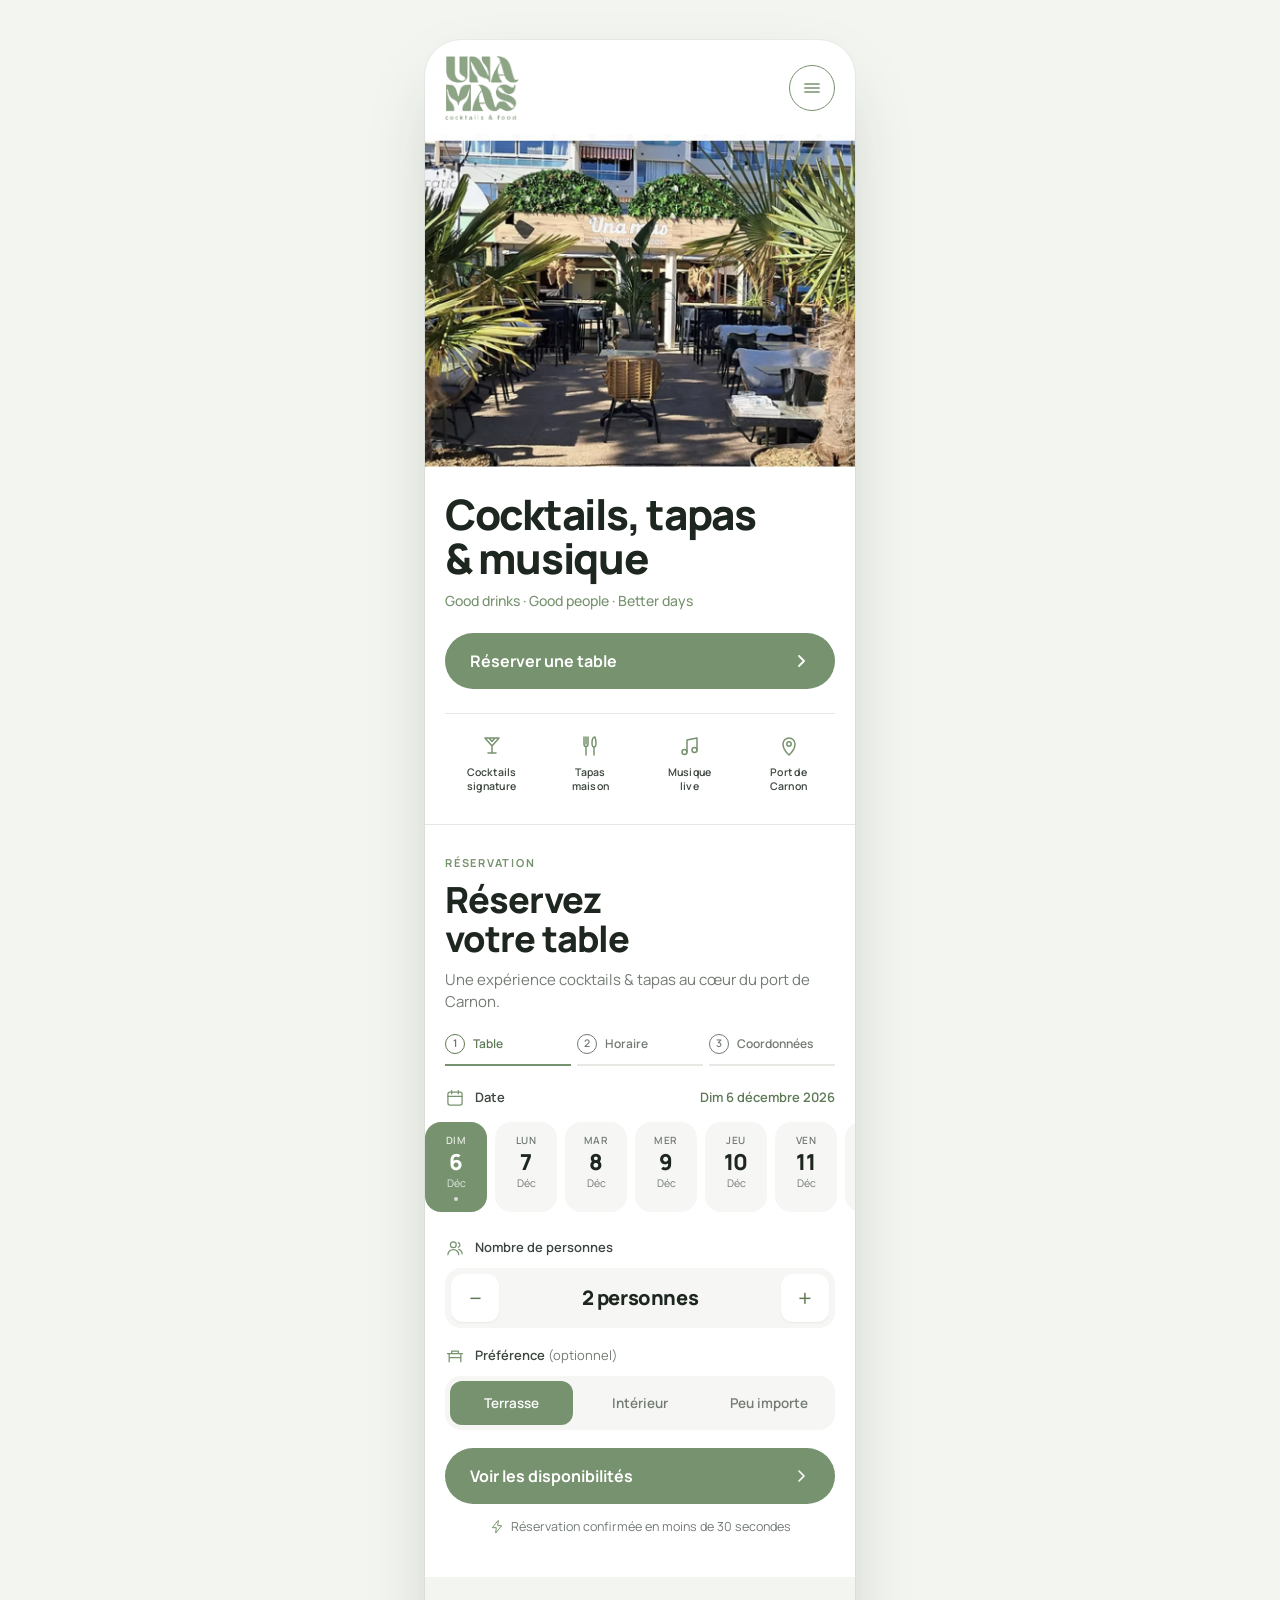
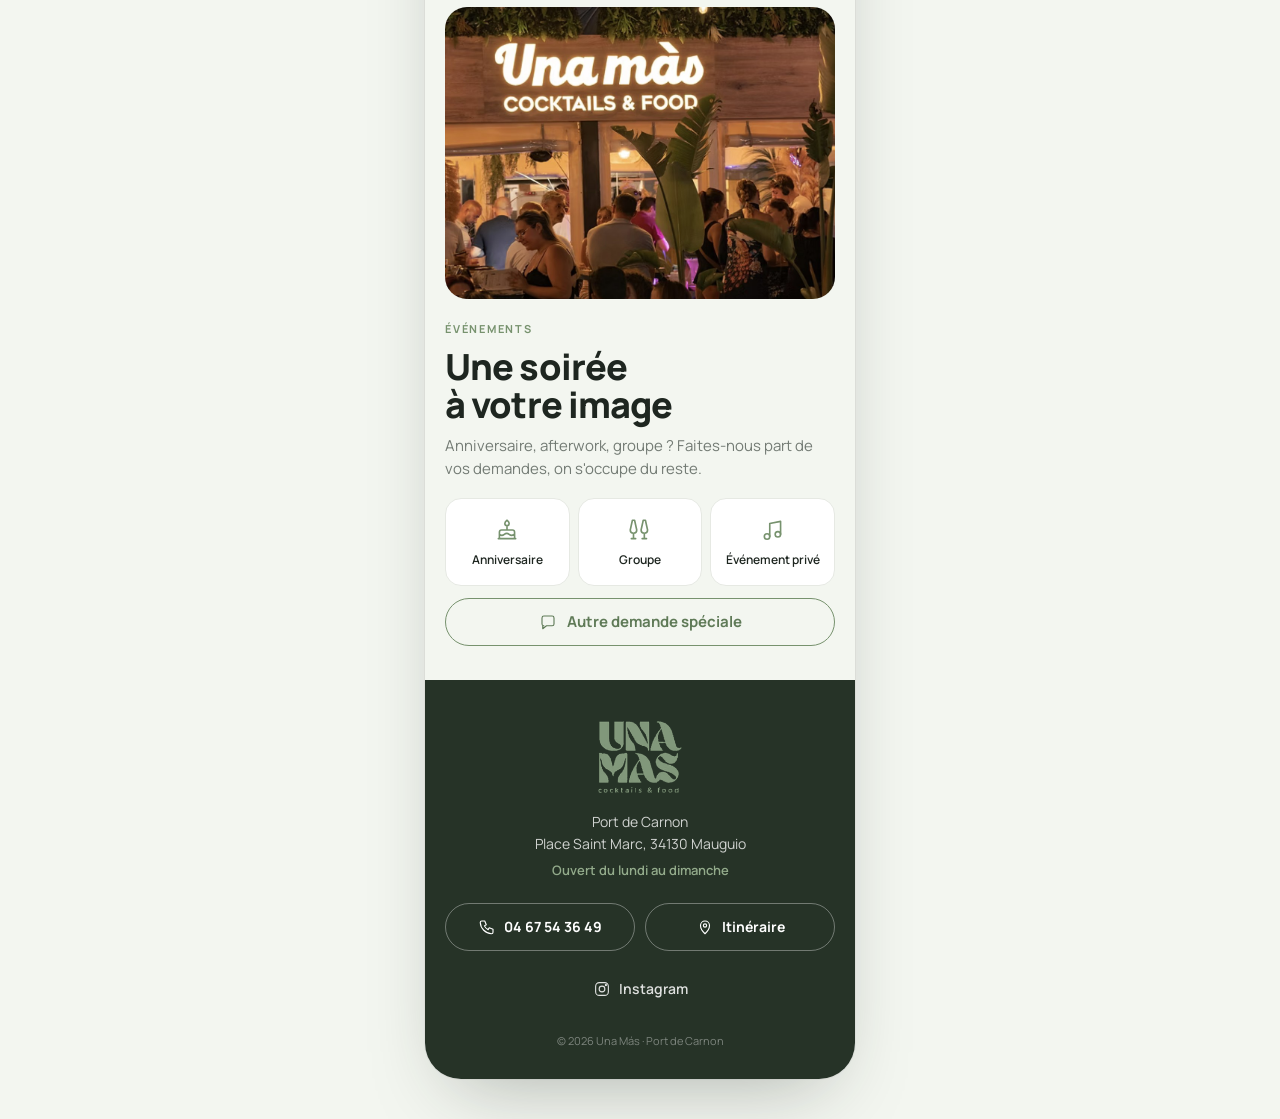
==== commit d0b29c23: "Refonte visuelle simple et moderne, identité Una Más Fond blanc, vert sauge du logo (#77926E) comme " ====
--- a/index.html
+++ b/index.html
@@ -1 +1,332 @@
-<!doctype html><html lang="fr"><head><meta charset="utf-8"><meta name="viewport" content="width=device-width,initial-scale=1,viewport-fit=cover"><meta name="theme-color" content="#10291e"><title>Una Más — Cocktails & Food</title><link rel="preconnect" href="https://fonts.googleapis.com"><link rel="preconnect" href="https://fonts.gstatic.com" crossorigin><link href="https://fonts.googleapis.com/css2?family=DM+Sans:wght@400;500;600&family=Italiana&family=Playfair+Display:ital,wght@0,500;1,500&display=swap" rel="stylesheet"><link rel="stylesheet" href="styles.css"></head><body><main class="app-shell"><section class="screen home active"><img class="cover" src="assets/una-mas-terrace.png" alt="Terrasse Una Más"><div class="cover-shade"></div><header class="home-head"><div class="logo"><b>UNA</b><b>MÁS</b><small>COCKTAILS & FOOD</small></div><a class="round open-menu" href="menu.html" aria-label="Menu"><i></i><i></i></a></header><div class="home-copy"><h1>Cocktails,<br>Tapas & Musique</h1><p>GOOD DRINKS<br>GOOD PEOPLE<br>BETTER DAYS</p><a class="cta" href="reservation.html">Réserver une table <span>›</span></a><div class="highlights"><div><span>♢</span><small>COCKTAILS<br>SIGNATURE</small></div><div><span>♜</span><small>TAPAS<br>MAISON</small></div><div><span>♫</span><small>MUSIQUE<br>LIVE</small></div><div><span>⌖</span><small>PORT DE<br>CARNON</small></div></div><a class="down" href="reservation.html">⌄</a></div></section></main></body></html>
+<!DOCTYPE html>
+<html lang="fr">
+<head>
+  <meta charset="utf-8">
+  <meta name="viewport" content="width=device-width, initial-scale=1, viewport-fit=cover">
+  <title>Una Más — Réserver une table</title>
+  <meta name="description" content="Réservez votre table chez Una Más, cocktails & tapas au cœur du port de Carnon. Réservation en moins de 30 secondes.">
+  <meta name="theme-color" content="#FFFFFF">
+  <link rel="preconnect" href="https://fonts.googleapis.com">
+  <link rel="preconnect" href="https://fonts.gstatic.com" crossorigin>
+  <link href="https://fonts.googleapis.com/css2?family=Manrope:wght@400;500;600;700;800&display=swap" rel="stylesheet">
+  <link rel="stylesheet" href="css/styles.css">
+  <link rel="icon" href="data:image/svg+xml,%3Csvg xmlns='http://www.w3.org/2000/svg' viewBox='0 0 64 64'%3E%3Crect width='64' height='64' rx='14' fill='%2377926E'/%3E%3Ctext x='32' y='42' font-family='Georgia,serif' font-size='30' font-weight='600' fill='%23F3EFE6' text-anchor='middle'%3EUM%3C/text%3E%3C/svg%3E">
+</head>
+<body>
+
+<div class="stage">
+<div class="app" id="app">
+
+  <!-- ============ HEADER ============ -->
+  <header class="topbar" id="topbar">
+    <a class="brand" href="#accueil" aria-label="Una Más — Accueil">
+      <span class="brand__logo" role="img" aria-label="Una Más — cocktails &amp; food"></span>
+    </a>
+    <button class="iconbtn" id="menuOpen" aria-label="Ouvrir le menu" aria-controls="drawer" aria-expanded="false">
+      <svg width="20" height="20" viewBox="0 0 20 20" fill="none" stroke="currentColor" stroke-width="1.7" stroke-linecap="round"><path d="M3 6h14M3 10h14M3 14h14"/></svg>
+    </button>
+  </header>
+
+  <!-- ============ HERO ============ -->
+  <section class="hero" id="accueil">
+    <figure class="hero__photo reveal" style="--d:.05s">
+      <img src="assets/img/hero.jpg" alt="La terrasse d'Una Más, entre palmiers, sur le port de Carnon" width="1195" height="692">
+    </figure>
+    <div class="hero__content">
+      <h1 class="hero__title reveal" style="--d:.15s">Cocktails, tapas<br>&amp; musique</h1>
+      <p class="hero__tag reveal" style="--d:.2s">Good drinks · Good people · Better days</p>
+      <a class="btn btn--primary btn--xl btn--full reveal" style="--d:.25s" href="#reservation" data-scroll>
+        <span>Réserver une table</span>
+        <svg width="18" height="18" viewBox="0 0 18 18" fill="none" stroke="currentColor" stroke-width="1.8" stroke-linecap="round" stroke-linejoin="round"><path d="M7 4l5 5-5 5"/></svg>
+      </a>
+      <ul class="hero__pillars reveal" style="--d:.35s">
+        <li><svg viewBox="0 0 24 24"><use href="#i-cocktail"/></svg><span>Cocktails<br>signature</span></li>
+        <li><svg viewBox="0 0 24 24"><use href="#i-tapas"/></svg><span>Tapas<br>maison</span></li>
+        <li><svg viewBox="0 0 24 24"><use href="#i-music"/></svg><span>Musique<br>live</span></li>
+        <li><svg viewBox="0 0 24 24"><use href="#i-pin"/></svg><span>Port de<br>Carnon</span></li>
+      </ul>
+    </div>
+  </section>
+
+  <!-- ============ RESERVATION ============ -->
+  <section class="booking" id="reservation" aria-labelledby="bookingTitle">
+
+    <div class="booking__head">
+      <p class="eyebrow">Réservation</p>
+      <h2 class="h2" id="bookingTitle">Réservez<br>votre table</h2>
+      <p class="lead">Une expérience cocktails &amp; tapas au cœur du port de Carnon.</p>
+    </div>
+
+    <ol class="steps" id="stepsBar" aria-label="Progression">
+      <li class="steps__item is-current" data-step="1"><span>1</span>Table</li>
+      <li class="steps__item" data-step="2"><span>2</span>Horaire</li>
+      <li class="steps__item" data-step="3"><span>3</span>Coordonnées</li>
+    </ol>
+
+    <form class="flow" id="bookingForm" novalidate>
+
+      <!-- STEP 1 : date / guests / preference -->
+      <fieldset class="panel is-active" data-panel="1">
+        <legend class="sr-only">Étape 1 : votre table</legend>
+
+        <div class="field">
+          <div class="field__label">
+            <svg viewBox="0 0 24 24"><use href="#i-cal"/></svg>
+            <span>Date</span>
+            <strong id="dateLabel" class="field__value">—</strong>
+          </div>
+          <div class="datestrip" id="dateStrip" role="radiogroup" aria-label="Choisir une date"></div>
+        </div>
+
+        <div class="field">
+          <div class="field__label">
+            <svg viewBox="0 0 24 24"><use href="#i-people"/></svg>
+            <span>Nombre de personnes</span>
+          </div>
+          <div class="stepper">
+            <button type="button" class="stepper__btn" id="guestsMinus" aria-label="Une personne de moins">−</button>
+            <output class="stepper__value" id="guestsOut" for="guestsMinus guestsPlus" aria-live="polite">2 personnes</output>
+            <button type="button" class="stepper__btn" id="guestsPlus" aria-label="Une personne de plus">+</button>
+          </div>
+          <p class="hint" id="guestsHint" hidden>Plus de <span id="guestsMax"></span> ? <a href="#soiree" data-scroll>Faites-nous une demande spéciale</a>, on s'occupe du reste.</p>
+        </div>
+
+        <div class="field">
+          <div class="field__label">
+            <svg viewBox="0 0 24 24"><use href="#i-table"/></svg>
+            <span>Préférence <em>(optionnel)</em></span>
+          </div>
+          <div class="segmented" role="radiogroup" aria-label="Préférence de placement" id="prefGroup">
+            <label class="segmented__opt"><input type="radio" name="pref" value="Terrasse" checked><span>Terrasse</span></label>
+            <label class="segmented__opt"><input type="radio" name="pref" value="Intérieur"><span>Intérieur</span></label>
+            <label class="segmented__opt"><input type="radio" name="pref" value="Peu importe"><span>Peu importe</span></label>
+          </div>
+        </div>
+
+        <button type="button" class="btn btn--primary btn--xl btn--full" data-next="2">
+          <span>Voir les disponibilités</span>
+          <svg width="18" height="18" viewBox="0 0 18 18" fill="none" stroke="currentColor" stroke-width="1.6" stroke-linecap="round" stroke-linejoin="round"><path d="M7 4l5 5-5 5"/></svg>
+        </button>
+        <p class="reassure"><svg viewBox="0 0 24 24"><use href="#i-bolt"/></svg>Réservation confirmée en moins de 30 secondes</p>
+      </fieldset>
+
+      <!-- STEP 2 : time -->
+      <fieldset class="panel" data-panel="2">
+        <legend class="sr-only">Étape 2 : votre horaire</legend>
+        <div class="panel__head">
+          <button type="button" class="linkback" data-prev="1">
+            <svg width="18" height="18" viewBox="0 0 18 18" fill="none" stroke="currentColor" stroke-width="1.6" stroke-linecap="round" stroke-linejoin="round"><path d="M11 4L6 9l5 5"/></svg>Modifier
+          </button>
+          <h3 class="h3">Disponibilités</h3>
+          <p class="muted" id="recap2">—</p>
+        </div>
+
+        <div class="slots" id="slots" role="radiogroup" aria-label="Choisir un horaire"></div>
+        <p class="hint hint--err" id="slotsErr" hidden>Choisissez un horaire pour continuer.</p>
+
+        <div class="prefcard" id="prefCard">
+          <div class="prefcard__img" aria-hidden="true">
+            <img src="assets/img/terrasse.jpg" alt="" onerror="this.remove()">
+          </div>
+          <div class="prefcard__body">
+            <svg viewBox="0 0 24 24" class="prefcard__icon"><use href="#i-sun"/></svg>
+            <div>
+              <strong id="prefCardTitle">Terrasse</strong>
+              <p id="prefCardText">Profitez de l'ambiance du port et de nos canapés en extérieur.</p>
+            </div>
+          </div>
+        </div>
+
+        <button type="button" class="btn btn--primary btn--xl btn--full" data-next="3">
+          <span>Continuer</span>
+          <svg width="18" height="18" viewBox="0 0 18 18" fill="none" stroke="currentColor" stroke-width="1.6" stroke-linecap="round" stroke-linejoin="round"><path d="M7 4l5 5-5 5"/></svg>
+        </button>
+      </fieldset>
+
+      <!-- STEP 3 : contact -->
+      <fieldset class="panel" data-panel="3">
+        <legend class="sr-only">Étape 3 : vos coordonnées</legend>
+        <div class="panel__head">
+          <button type="button" class="linkback" data-prev="2">
+            <svg width="18" height="18" viewBox="0 0 18 18" fill="none" stroke="currentColor" stroke-width="1.6" stroke-linecap="round" stroke-linejoin="round"><path d="M11 4L6 9l5 5"/></svg>Modifier
+          </button>
+          <h3 class="h3">Vos coordonnées</h3>
+          <p class="muted" id="recap3">—</p>
+        </div>
+
+        <div class="inputs">
+          <div class="input">
+            <input id="firstName" name="firstName" type="text" autocomplete="given-name" placeholder=" " required>
+            <label for="firstName">Prénom</label>
+          </div>
+          <div class="input">
+            <input id="lastName" name="lastName" type="text" autocomplete="family-name" placeholder=" " required>
+            <label for="lastName">Nom</label>
+          </div>
+          <div class="input">
+            <input id="phone" name="phone" type="tel" inputmode="tel" autocomplete="tel" placeholder=" " required>
+            <label for="phone">Téléphone</label>
+          </div>
+          <div class="input">
+            <input id="email" name="email" type="email" inputmode="email" autocomplete="email" placeholder=" ">
+            <label for="email">E-mail <em>(pour recevoir la confirmation)</em></label>
+          </div>
+          <div class="input input--area">
+            <textarea id="note" name="note" rows="3" placeholder=" "></textarea>
+            <label for="note">Demande spéciale <em>(optionnel)</em></label>
+          </div>
+        </div>
+        <p class="hint hint--err" id="contactErr" hidden>Merci de renseigner votre prénom, nom et téléphone.</p>
+
+        <button type="submit" class="btn btn--primary btn--xl btn--full" id="submitBtn">
+          <span>Confirmer la réservation</span>
+          <svg width="18" height="18" viewBox="0 0 18 18" fill="none" stroke="currentColor" stroke-width="1.6" stroke-linecap="round" stroke-linejoin="round"><path d="M4 9l3 3 7-7"/></svg>
+        </button>
+        <p class="legal">En confirmant, vous acceptez d'être contacté par Una Más au sujet de cette réservation.</p>
+      </fieldset>
+
+      <!-- STEP 4 : confirmation -->
+      <div class="panel panel--confirm" data-panel="4" aria-live="polite">
+        <div class="confirm__badge" aria-hidden="true">
+          <svg class="confetti" viewBox="0 0 200 120">
+            <path d="M28 30l6-10M170 22l-7 9M40 92l-9 6M160 96l8 4M104 14l1-11M62 18c2 3 5 4 8 3M140 60c3-2 6-1 7 2" />
+          </svg>
+          <span class="confirm__check">
+            <svg width="30" height="30" viewBox="0 0 24 24" fill="none" stroke="currentColor" stroke-width="1.8" stroke-linecap="round" stroke-linejoin="round"><path d="M5 12l5 5 9-10"/></svg>
+          </span>
+        </div>
+        <h3 class="h2 confirm__title">Réservation<br>confirmée&nbsp;!</h3>
+        <p class="lead">À très vite chez Una Más, <span id="confirmName"></span></p>
+        <p class="ref">Référence <strong id="confirmRef"></strong></p>
+
+        <dl class="recapcard" id="recapCard">
+          <div><dt><svg viewBox="0 0 24 24"><use href="#i-cal"/></svg></dt><dd id="rcDate"></dd></div>
+          <div><dt><svg viewBox="0 0 24 24"><use href="#i-clock"/></svg></dt><dd id="rcTime"></dd></div>
+          <div><dt><svg viewBox="0 0 24 24"><use href="#i-people"/></svg></dt><dd id="rcGuests"></dd></div>
+          <div><dt><svg viewBox="0 0 24 24"><use href="#i-table"/></svg></dt><dd id="rcPref"></dd></div>
+          <div id="rcNoteRow" hidden><dt><svg viewBox="0 0 24 24"><use href="#i-chat"/></svg></dt><dd id="rcNote"></dd></div>
+        </dl>
+
+        <button type="button" class="btn btn--outline btn--full" id="icsBtn">
+          <svg width="18" height="18" viewBox="0 0 24 24"><use href="#i-cal"/></svg>
+          <span>Ajouter à mon agenda</span>
+        </button>
+        <div class="confirm__actions">
+          <button type="button" class="btn btn--ghost" id="editBtn">Modifier</button>
+          <button type="button" class="btn btn--ghost" id="cancelBtn">Annuler</button>
+        </div>
+
+        <p class="motto">Good drinks · Good people · Better days</p>
+      </div>
+
+    </form>
+  </section>
+
+  <!-- ============ SOIRÉE / SPECIAL REQUESTS ============ -->
+  <section class="soiree" id="soiree" aria-labelledby="soireeTitle">
+    <figure class="soiree__photo">
+      <img src="assets/img/soiree.jpg" alt="Una Más un soir d'été, enseigne lumineuse et terrasse pleine" width="1043" height="902" loading="lazy">
+    </figure>
+    <div class="soiree__content">
+      <p class="eyebrow">Événements</p>
+      <h2 class="h2" id="soireeTitle">Une soirée<br>à votre image</h2>
+      <p class="lead">Anniversaire, afterwork, groupe&nbsp;? Faites-nous part de vos demandes, on s'occupe du reste.</p>
+      <div class="occasions">
+        <a href="#reservation" data-scroll data-special="Anniversaire"><svg viewBox="0 0 24 24"><use href="#i-cake"/></svg><span>Anniversaire</span></a>
+        <a href="#reservation" data-scroll data-special="Groupe"><svg viewBox="0 0 24 24"><use href="#i-cheers"/></svg><span>Groupe</span></a>
+        <a href="#reservation" data-scroll data-special="Événement privé"><svg viewBox="0 0 24 24"><use href="#i-music"/></svg><span>Événement privé</span></a>
+      </div>
+      <a class="btn btn--outline btn--full" href="#reservation" data-scroll data-special="">
+        <svg width="18" height="18" viewBox="0 0 24 24"><use href="#i-chat"/></svg>
+        <span>Autre demande spéciale</span>
+      </a>
+    </div>
+  </section>
+
+  <!-- ============ FOOTER / NOUS TROUVER ============ -->
+  <footer class="foot" id="trouver">
+    <div class="brand brand--foot">
+      <span class="brand__logo" role="img" aria-label="Una Más — cocktails &amp; food"></span>
+    </div>
+    <address class="foot__addr">
+      Port de Carnon<br>
+      Place Saint Marc, 34130 Mauguio
+    </address>
+    <p class="foot__hours">Ouvert du lundi au dimanche</p>
+    <div class="foot__links">
+      <a class="btn btn--outline-light" id="phoneLink" href="tel:+33467543649"><svg viewBox="0 0 24 24" width="18" height="18"><use href="#i-phone"/></svg><span>04 67 54 36 49</span></a>
+      <a class="btn btn--outline-light" id="mapsLink" href="https://www.google.com/maps/search/?api=1&query=Una+M%C3%A1s+Place+Saint+Marc+34130+Mauguio" target="_blank" rel="noopener"><svg viewBox="0 0 24 24" width="18" height="18"><use href="#i-pin"/></svg><span>Itinéraire</span></a>
+    </div>
+    <a class="foot__insta" id="instaLink" href="https://www.instagram.com/" target="_blank" rel="noopener" hidden><svg viewBox="0 0 24 24" width="18" height="18"><use href="#i-insta"/></svg>Instagram</a>
+    <p class="tiny tiny--foot">© <span id="year"></span> Una Más · Port de Carnon</p>
+  </footer>
+
+</div><!-- /app -->
+</div><!-- /stage -->
+
+<!-- ============ DRAWER MENU ============ -->
+<div class="drawer" id="drawer" aria-hidden="true">
+  <div class="drawer__backdrop" data-close></div>
+  <nav class="drawer__panel" aria-label="Menu principal">
+    <div class="drawer__top">
+      <div class="brand brand--drawer">
+        <span class="brand__logo" role="img" aria-label="Una Más — cocktails &amp; food"></span>
+      </div>
+      <button class="iconbtn iconbtn--light" data-close aria-label="Fermer le menu">
+        <svg width="18" height="18" viewBox="0 0 18 18" fill="none" stroke="currentColor" stroke-width="1.6" stroke-linecap="round"><path d="M4 4l10 10M14 4L4 14"/></svg>
+      </button>
+    </div>
+    <ul class="drawer__nav">
+      <li><a href="#accueil" data-scroll><svg viewBox="0 0 24 24"><use href="#i-home"/></svg>Accueil</a></li>
+      <li><a href="#reservation" data-scroll><svg viewBox="0 0 24 24"><use href="#i-cal"/></svg>Réserver une table</a></li>
+      <li class="drawer__sep"></li>
+      <li id="navCocktails" hidden><a href="#" target="_blank" rel="noopener"><svg viewBox="0 0 24 24"><use href="#i-cocktail"/></svg>Carte des cocktails</a></li>
+      <li id="navTapas" hidden><a href="#" target="_blank" rel="noopener"><svg viewBox="0 0 24 24"><use href="#i-tapas"/></svg>Nos tapas</a></li>
+      <li><a href="#soiree" data-scroll><svg viewBox="0 0 24 24"><use href="#i-music"/></svg>Événements</a></li>
+      <li id="navInsta" hidden><a href="#" target="_blank" rel="noopener"><svg viewBox="0 0 24 24"><use href="#i-insta"/></svg>Instagram</a></li>
+      <li><a href="#trouver" data-scroll><svg viewBox="0 0 24 24"><use href="#i-pin"/></svg>Nous trouver</a></li>
+    </ul>
+    <a class="btn btn--outline-light btn--full drawer__phone" href="tel:+33467543649"><svg viewBox="0 0 24 24" width="18" height="18"><use href="#i-phone"/></svg><span>04 67 54 36 49</span></a>
+    <p class="drawer__addr">Port de Carnon<br>Place Saint Marc, 34130 Mauguio</p>
+  </nav>
+</div>
+
+<!-- ============ CANCEL DIALOG ============ -->
+<dialog class="dialog" id="cancelDialog">
+  <form method="dialog">
+    <h3 class="h3">Annuler la réservation&nbsp;?</h3>
+    <p class="muted">Votre table sera libérée. Vous pourrez réserver à nouveau à tout moment.</p>
+    <div class="dialog__actions">
+      <button class="btn btn--ghost" value="keep">Garder ma table</button>
+      <button class="btn btn--danger" value="cancel">Oui, annuler</button>
+    </div>
+  </form>
+</dialog>
+
+<div class="toast" id="toast" role="status" aria-live="polite"></div>
+
+<!-- ============ ICON SPRITE ============ -->
+<svg width="0" height="0" style="position:absolute" aria-hidden="true">
+  <defs>
+    <symbol id="i-cocktail" viewBox="0 0 24 24" fill="none" stroke="currentColor" stroke-width="1.5" stroke-linecap="round" stroke-linejoin="round"><path d="M5 4h14l-7 8-7-8zM12 12v7M8 19h8M9 4l3 3.5L15 4"/></symbol>
+    <symbol id="i-tapas" viewBox="0 0 24 24" fill="none" stroke="currentColor" stroke-width="1.5" stroke-linecap="round" stroke-linejoin="round"><path d="M7 3v7M9 3v7M5 3v7c0 1.5 1 2.5 2 2.5S9 11.5 9 10M7 12.5V21M16 3c-2 0-3 3-3 6s1 4 2 4v8M15 13c1 0 2-1.5 2-4s-1-6-1-6"/></symbol>
+    <symbol id="i-music" viewBox="0 0 24 24" fill="none" stroke="currentColor" stroke-width="1.5" stroke-linecap="round" stroke-linejoin="round"><path d="M9 18V6l10-2v12"/><circle cx="6.5" cy="18" r="2.5"/><circle cx="16.5" cy="16" r="2.5"/></symbol>
+    <symbol id="i-pin" viewBox="0 0 24 24" fill="none" stroke="currentColor" stroke-width="1.5" stroke-linecap="round" stroke-linejoin="round"><path d="M12 21s-6-5.5-6-11a6 6 0 0112 0c0 5.5-6 11-6 11z"/><circle cx="12" cy="10" r="2.2"/></symbol>
+    <symbol id="i-cal" viewBox="0 0 24 24" fill="none" stroke="currentColor" stroke-width="1.5" stroke-linecap="round" stroke-linejoin="round"><rect x="3.5" y="5" width="17" height="15.5" rx="2.5"/><path d="M3.5 10h17M8 3v4M16 3v4"/></symbol>
+    <symbol id="i-clock" viewBox="0 0 24 24" fill="none" stroke="currentColor" stroke-width="1.5" stroke-linecap="round" stroke-linejoin="round"><circle cx="12" cy="12" r="8.5"/><path d="M12 7.5V12l3 2"/></symbol>
+    <symbol id="i-people" viewBox="0 0 24 24" fill="none" stroke="currentColor" stroke-width="1.5" stroke-linecap="round" stroke-linejoin="round"><circle cx="10" cy="8" r="3.5"/><path d="M3.5 20c0-3.5 3-6 6.5-6s6.5 2.5 6.5 6M16 5.5a3 3 0 010 5.5M20.5 19c0-2.6-1.6-4.6-4-5.4"/></symbol>
+    <symbol id="i-table" viewBox="0 0 24 24" fill="none" stroke="currentColor" stroke-width="1.5" stroke-linecap="round" stroke-linejoin="round"><path d="M3 9h18M5 9v10M19 9v10M8 9V6h8v3M5 14h14"/></symbol>
+    <symbol id="i-sun" viewBox="0 0 24 24" fill="none" stroke="currentColor" stroke-width="1.5" stroke-linecap="round" stroke-linejoin="round"><circle cx="12" cy="12" r="3.5"/><path d="M12 3v2M12 19v2M3 12h2M19 12h2M5.6 5.6l1.4 1.4M17 17l1.4 1.4M5.6 18.4L7 17M17 7l1.4-1.4"/></symbol>
+    <symbol id="i-bolt" viewBox="0 0 24 24" fill="none" stroke="currentColor" stroke-width="1.5" stroke-linecap="round" stroke-linejoin="round"><path d="M13 3L5 13h6l-1 8 9-11h-6l1-7z"/></symbol>
+    <symbol id="i-chat" viewBox="0 0 24 24" fill="none" stroke="currentColor" stroke-width="1.5" stroke-linecap="round" stroke-linejoin="round"><path d="M4 6.5A2.5 2.5 0 016.5 4h11A2.5 2.5 0 0120 6.5v8a2.5 2.5 0 01-2.5 2.5H10l-5 4V17H6.5A2.5 2.5 0 014 14.5v-8z"/></symbol>
+    <symbol id="i-cake" viewBox="0 0 24 24" fill="none" stroke="currentColor" stroke-width="1.5" stroke-linecap="round" stroke-linejoin="round"><path d="M4 20h16M5 20v-6a2 2 0 012-2h10a2 2 0 012 2v6M5 16c1.5 1.2 3 1.2 4.5 0s3-1.2 4.5 0 3 1.2 4.5 0M12 12V8M12 8c-1.2 0-2-1-2-2 0-1.5 2-3 2-3s2 1.5 2 3c0 1-.8 2-2 2z"/></symbol>
+    <symbol id="i-cheers" viewBox="0 0 24 24" fill="none" stroke="currentColor" stroke-width="1.5" stroke-linecap="round" stroke-linejoin="round"><path d="M7 3l2 9a3 3 0 01-3 3 3 3 0 01-3-3l2-9h2zM17 3l2 9a3 3 0 01-3 3 3 3 0 01-3-3l2-9h2zM6 15v5M4 20h4M16 15v5M14 20h4"/></symbol>
+    <symbol id="i-phone" viewBox="0 0 24 24" fill="none" stroke="currentColor" stroke-width="1.5" stroke-linecap="round" stroke-linejoin="round"><path d="M5 4h4l2 5-2.5 1.5a11 11 0 005 5L15 13l5 2v4a2 2 0 01-2 2A16 16 0 013 6a2 2 0 012-2z"/></symbol>
+    <symbol id="i-insta" viewBox="0 0 24 24" fill="none" stroke="currentColor" stroke-width="1.5" stroke-linecap="round" stroke-linejoin="round"><rect x="3.5" y="3.5" width="17" height="17" rx="5"/><circle cx="12" cy="12" r="3.8"/><circle cx="17.2" cy="6.8" r=".8" fill="currentColor"/></symbol>
+    <symbol id="i-home" viewBox="0 0 24 24" fill="none" stroke="currentColor" stroke-width="1.5" stroke-linecap="round" stroke-linejoin="round"><path d="M4 11l8-7 8 7v9a1 1 0 01-1 1h-4v-6h-6v6H5a1 1 0 01-1-1v-9z"/></symbol>
+  </defs>
+</svg>
+
+<script src="js/app.js"></script>
+</body>
+</html>
--- a/css/styles.css
+++ b/css/styles.css
@@ -0,0 +1,363 @@
+/* =========================================================
+   UNA MÁS — Réservation
+   Direction : simple & moderne. Blanc, vert sauge du logo,
+   une seule police (Manrope).
+   ========================================================= */
+:root {
+  --sage-700: #4F6647;
+  --sage-600: #5F7A57;
+  --sage-500: #77926E;   /* vert du logo */
+  --sage-400: #93AB8B;
+  --sage-100: #E7EEE3;
+  --sage-50:  #F3F6F0;
+  --ink:       #1E2620;
+  --ink-2:     #3C453E;
+  --ink-muted: #737B74;
+  --line:      #E6E9E3;
+  --white:     #FFFFFF;
+  --dark:      #263327;
+  --danger:    #B2473C;
+
+  --surface: var(--white);
+  --surface-2: #F6F7F4;
+  --surface-3: var(--sage-100);
+  --border: var(--line);
+  --text: var(--ink);
+  --text-muted: var(--ink-muted);
+  --accent: var(--sage-500);
+  --accent-strong: var(--sage-600);
+  --accent-ink: var(--white);
+
+  --font: "Manrope", system-ui, -apple-system, "Segoe UI", sans-serif;
+
+  --r-sm: 12px;
+  --r-md: 16px;
+  --r-lg: 22px;
+  --r-pill: 999px;
+
+  --ease-out: cubic-bezier(.2,.8,.2,1);
+  --t-fast: 150ms;
+  --t-base: 300ms;
+  --t-slow: 560ms;
+
+  --app-w: 430px;
+  --gutter: 20px;
+
+  /* Logo Una Más (masque alpha, recoloré via background-color) */
+  --logo: url("[data-uri]");
+}
+
+*,*::before,*::after { box-sizing: border-box; }
+html { -webkit-text-size-adjust: 100%; scroll-behavior: smooth; }
+@media (prefers-reduced-motion: reduce) { html { scroll-behavior: auto; } }
+
+body {
+  margin: 0;
+  font-family: var(--font);
+  font-size: 15px;
+  line-height: 1.5;
+  color: var(--text);
+  background: var(--sage-50);
+  min-height: 100dvh;
+  -webkit-font-smoothing: antialiased;
+}
+
+img { display: block; max-width: 100%; }
+a { color: inherit; }
+button { font: inherit; color: inherit; }
+svg { flex: none; }
+strong { font-weight: 700; }
+
+[hidden] { display: none !important; }
+.sr-only { position:absolute; width:1px; height:1px; padding:0; margin:-1px; overflow:hidden; clip:rect(0,0,0,0); white-space:nowrap; border:0; }
+:focus-visible { outline: 2px solid var(--sage-600); outline-offset: 3px; border-radius: 6px; }
+
+/* ---------- Stage ---------- */
+.stage { min-height: 100dvh; display: flex; justify-content: center; }
+.app { width: 100%; max-width: var(--app-w); background: var(--surface); position: relative; overflow: clip; }
+@media (min-width: 720px) {
+  .stage { padding: 40px 24px; align-items: flex-start; }
+  .app { border-radius: 36px; box-shadow: 0 30px 80px -30px rgba(30,38,32,.35), 0 0 0 1px rgba(30,38,32,.04); }
+}
+
+/* ---------- Typography ---------- */
+.h2 { font-weight: 800; font-size: clamp(30px, 8.4vw, 36px); line-height: 1.08; letter-spacing: -.025em; margin: 0 0 10px; }
+.h3 { font-weight: 800; font-size: 24px; line-height: 1.15; letter-spacing: -.02em; margin: 0 0 4px; }
+.eyebrow { font-size: 11px; font-weight: 700; letter-spacing: .16em; text-transform: uppercase; color: var(--accent); margin: 0 0 10px; }
+.lead { font-size: 15px; color: var(--text-muted); margin: 0; }
+.muted { color: var(--text-muted); margin: 0; font-size: 14px; }
+.hint { font-size: 13px; color: var(--text-muted); margin: 10px 2px 0; }
+.hint a { color: var(--accent-strong); font-weight: 600; }
+.hint--err { color: var(--danger); font-weight: 600; }
+.legal { font-size: 11.5px; color: var(--text-muted); text-align: center; margin: 12px 8px 0; line-height: 1.45; }
+.motto { font-size: 13px; font-weight: 600; letter-spacing: .04em; color: var(--accent); text-align: center; margin: 26px 0 0; }
+
+/* ---------- Brand (logo en masque, recolorable) ---------- */
+.brand { display: inline-flex; text-decoration: none; color: var(--accent); }
+.brand__logo {
+  display: block; width: 74px; aspect-ratio: 318 / 274; background-color: currentColor;
+  -webkit-mask: var(--logo) center / contain no-repeat;
+          mask: var(--logo) center / contain no-repeat;
+}
+
+/* ---------- Topbar ---------- */
+.topbar {
+  display: flex; align-items: center; justify-content: space-between;
+  padding: calc(16px + env(safe-area-inset-top)) var(--gutter) 14px;
+  color: var(--accent);
+}
+.iconbtn {
+  width: 46px; height: 46px; border-radius: 50%;
+  border: 1.5px solid var(--accent); background: transparent; color: var(--accent);
+  display: grid; place-items: center; cursor: pointer;
+  transition: transform var(--t-fast) var(--ease-out), background var(--t-fast);
+}
+.iconbtn:hover { background: var(--sage-50); }
+.iconbtn:active { transform: scale(.94); }
+.iconbtn--light { color: var(--white); border-color: rgba(255,255,255,.35); }
+.iconbtn--light:hover { background: rgba(255,255,255,.08); }
+
+/* ---------- Hero ---------- */
+.hero { padding: 0 0 30px; }
+.hero__photo { margin: 0; aspect-ratio: 4 / 3.1; overflow: hidden; background: var(--sage-100); }
+.hero__photo img { width: 100%; height: 100%; object-fit: cover; }
+.hero__content { padding: 26px var(--gutter) 0; }
+.hero__title { font-weight: 800; font-size: clamp(34px, 9.6vw, 42px); line-height: 1.04; letter-spacing: -.03em; margin: 0 0 10px; }
+.hero__tag { font-size: 14px; font-weight: 500; color: var(--accent); margin: 0 0 22px; }
+.hero__pillars { list-style: none; margin: 24px 0 0; padding: 20px 0 0; border-top: 1px solid var(--border); display: grid; grid-template-columns: repeat(4, 1fr); gap: 6px; }
+.hero__pillars li { display: flex; flex-direction: column; align-items: center; gap: 8px; text-align: center; font-size: 10.5px; font-weight: 600; letter-spacing: .02em; line-height: 1.3; color: var(--ink-2); }
+.hero__pillars svg { width: 24px; height: 24px; color: var(--accent); }
+
+/* ---------- Buttons ---------- */
+.btn {
+  display: inline-flex; align-items: center; justify-content: center; gap: 10px;
+  min-height: 48px; padding: 0 22px; border-radius: var(--r-pill);
+  border: 1.5px solid transparent; text-decoration: none; cursor: pointer;
+  font-weight: 700; font-size: 15px;
+  transition: transform var(--t-fast) var(--ease-out), background var(--t-fast), border-color var(--t-fast), opacity var(--t-fast);
+  -webkit-tap-highlight-color: transparent;
+}
+.btn:active { transform: scale(.975); }
+.btn--xl { min-height: 56px; font-size: 16px; }
+.btn--full { width: 100%; }
+.btn--primary { background: var(--accent); color: var(--accent-ink); }
+.btn--primary:hover { background: var(--accent-strong); }
+.btn--primary svg:last-child { margin-left: auto; }
+.btn--primary.btn--xl { padding: 0 24px; }
+.btn--outline { background: transparent; color: var(--accent-strong); border-color: var(--accent); }
+.btn--outline:hover { background: var(--sage-50); }
+.btn--ghost { background: var(--surface-2); color: var(--text); }
+.btn--ghost:hover { background: var(--sage-100); }
+.btn--outline-light { background: transparent; color: var(--white); border-color: rgba(255,255,255,.35); }
+.btn--outline-light:hover { border-color: var(--white); }
+.btn--danger { background: var(--danger); color: #fff; }
+.btn[disabled], .btn.is-loading { opacity: .6; pointer-events: none; }
+.btn.is-loading span::after { content: "…"; }
+
+.reassure { display: flex; align-items: center; justify-content: center; gap: 6px; font-size: 12.5px; color: var(--text-muted); margin: 14px 0 0; }
+.reassure svg { width: 16px; height: 16px; color: var(--accent); }
+
+/* ---------- Booking ---------- */
+.booking { padding: 30px var(--gutter) 40px; background: var(--surface); border-top: 1px solid var(--border); }
+.booking__head { margin-bottom: 20px; }
+.booking.is-confirmed .booking__head, .booking.is-confirmed .steps { display: none; }
+
+.steps { list-style: none; margin: 0 0 22px; padding: 0; display: flex; gap: 6px; }
+.steps__item {
+  flex: 1; display: flex; align-items: center; gap: 8px;
+  font-size: 12px; font-weight: 600; color: var(--text-muted);
+  padding-bottom: 10px; border-bottom: 2px solid var(--border);
+  transition: color var(--t-base), border-color var(--t-base);
+}
+.steps__item span { width: 20px; height: 20px; border-radius: 50%; display: grid; place-items: center; font-size: 10.5px; border: 1.5px solid currentColor; }
+.steps__item.is-current, .steps__item.is-done { color: var(--accent-strong); border-bottom-color: var(--accent); }
+.steps__item.is-done span { background: var(--accent); color: var(--white); border-color: var(--accent); }
+
+.panel { border: 0; margin: 0; padding: 0; min-inline-size: 0; display: none; }
+.panel.is-active { display: block; animation: panelIn var(--t-base) var(--ease-out) both; }
+@keyframes panelIn { from { opacity: 0; transform: translateX(16px) } to { opacity: 1; transform: none } }
+.panel.is-active.is-back { animation-name: panelBack; }
+@keyframes panelBack { from { opacity: 0; transform: translateX(-16px) } to { opacity: 1; transform: none } }
+
+.panel__head { margin-bottom: 18px; }
+.linkback { display: inline-flex; align-items: center; gap: 4px; min-height: 36px; padding: 0 6px 0 0; background: none; border: 0; color: var(--accent-strong); font-size: 13px; font-weight: 600; cursor: pointer; margin-bottom: 4px; }
+
+.field { margin-bottom: 18px; }
+.field__label { display: flex; align-items: center; gap: 10px; font-size: 13px; font-weight: 600; color: var(--ink-2); margin-bottom: 10px; }
+.field__label em { font-style: normal; font-weight: 400; color: var(--text-muted); }
+.field__label svg { width: 20px; height: 20px; color: var(--accent); }
+.field__value { margin-left: auto; color: var(--accent-strong); font-weight: 600; font-size: 13px; }
+
+/* Date strip */
+.datestrip { display: flex; gap: 8px; overflow-x: auto; padding: 4px 2px 8px; margin: 0 calc(var(--gutter) * -1); padding-inline: var(--gutter); scroll-snap-type: x mandatory; scrollbar-width: none; }
+.datestrip::-webkit-scrollbar { display: none; }
+.datebtn {
+  flex: 0 0 62px; scroll-snap-align: start;
+  display: flex; flex-direction: column; align-items: center; gap: 2px;
+  padding: 10px 6px; border-radius: var(--r-md);
+  background: var(--surface-2); border: 1.5px solid transparent; cursor: pointer;
+  transition: background var(--t-fast), color var(--t-fast), transform var(--t-fast) var(--ease-out);
+}
+.datebtn:active { transform: scale(.96); }
+.datebtn__dow { font-size: 10px; font-weight: 600; letter-spacing: .06em; text-transform: uppercase; color: var(--text-muted); }
+.datebtn__day { font-weight: 800; font-size: 22px; line-height: 1.1; letter-spacing: -.02em; }
+.datebtn__mon { font-size: 10.5px; color: var(--text-muted); text-transform: capitalize; }
+.datebtn[aria-checked="true"] { background: var(--accent); color: var(--white); }
+.datebtn[aria-checked="true"] .datebtn__dow, .datebtn[aria-checked="true"] .datebtn__mon { color: rgba(255,255,255,.8); }
+.datebtn.is-today::after { content: ""; width: 4px; height: 4px; border-radius: 50%; background: currentColor; margin-top: 3px; opacity: .7; }
+.datebtn[disabled] { opacity: .35; cursor: not-allowed; }
+
+/* Stepper */
+.stepper { display: flex; align-items: center; justify-content: space-between; background: var(--surface-2); border-radius: var(--r-md); padding: 6px; }
+.stepper__btn {
+  width: 48px; height: 48px; border-radius: var(--r-sm); border: 0;
+  background: var(--surface); color: var(--accent-strong); font-size: 24px; cursor: pointer;
+  box-shadow: 0 1px 2px rgba(30,38,32,.06);
+  transition: transform var(--t-fast) var(--ease-out);
+}
+.stepper__btn:active { transform: scale(.94); }
+.stepper__btn[disabled] { opacity: .35; cursor: not-allowed; }
+.stepper__value { font-weight: 800; font-size: 20px; letter-spacing: -.02em; }
+
+/* Segmented */
+.segmented { display: grid; grid-template-columns: repeat(3, 1fr); gap: 6px; background: var(--surface-2); padding: 5px; border-radius: var(--r-md); }
+.segmented__opt { position: relative; }
+.segmented__opt input { position: absolute; inset: 0; opacity: 0; margin: 0; cursor: pointer; }
+.segmented__opt span { display: grid; place-items: center; min-height: 44px; border-radius: var(--r-sm); font-size: 13.5px; font-weight: 600; color: var(--text-muted); transition: background var(--t-fast), color var(--t-fast); }
+.segmented__opt input:checked + span { background: var(--accent); color: var(--white); }
+.segmented__opt input:focus-visible + span { outline: 2px solid var(--sage-600); outline-offset: 2px; }
+
+/* Slots */
+.slots { display: grid; grid-template-columns: repeat(3, 1fr); gap: 8px; margin-bottom: 20px; }
+.slot {
+  min-height: 52px; border-radius: var(--r-md); border: 1.5px solid transparent;
+  background: var(--surface-2); font-size: 15px; font-weight: 600; cursor: pointer;
+  transition: background var(--t-fast), color var(--t-fast), transform var(--t-fast) var(--ease-out);
+}
+.slot:hover { background: var(--sage-100); }
+.slot:active { transform: scale(.96); }
+.slot[aria-checked="true"] { background: var(--accent); color: var(--white); }
+.slot[disabled] { opacity: .35; text-decoration: line-through; cursor: not-allowed; }
+.slots__empty { grid-column: 1 / -1; padding: 20px; text-align: center; color: var(--text-muted); font-size: 14px; background: var(--surface-2); border-radius: var(--r-md); }
+
+/* Preference card */
+.prefcard { border-radius: var(--r-lg); overflow: hidden; background: var(--surface-2); margin-bottom: 18px; }
+.prefcard__img { position: relative; aspect-ratio: 16 / 8; overflow: hidden; background: var(--sage-100); }
+.prefcard__img img { position: absolute; inset: 0; width: 100%; height: 100%; object-fit: cover; }
+.prefcard__body { display: flex; gap: 12px; padding: 14px 16px 16px; font-size: 13px; color: var(--text-muted); }
+.prefcard__body strong { display: block; color: var(--text); font-size: 15px; margin-bottom: 2px; }
+.prefcard__body p { margin: 0; }
+.prefcard__icon { width: 22px; height: 22px; color: var(--accent); margin-top: 2px; }
+
+/* Inputs */
+.inputs { display: grid; gap: 10px; }
+.input { position: relative; }
+.input input, .input textarea {
+  width: 100%; font: inherit; font-size: 15px; font-weight: 500; color: var(--text);
+  background: var(--surface-2); border: 1.5px solid transparent; border-radius: var(--r-md);
+  padding: 24px 16px 10px; min-height: 58px; outline: none;
+  transition: border-color var(--t-fast), background var(--t-fast);
+}
+.input textarea { resize: vertical; min-height: 96px; line-height: 1.45; }
+.input label { position: absolute; left: 16px; top: 19px; font-size: 15px; color: var(--text-muted); pointer-events: none; transition: font-size var(--t-fast), top var(--t-fast); }
+.input label em { font-style: normal; font-size: .85em; }
+.input input:focus, .input textarea:focus { border-color: var(--accent); background: var(--surface); }
+.input input:focus + label, .input input:not(:placeholder-shown) + label,
+.input textarea:focus + label, .input textarea:not(:placeholder-shown) + label { top: 9px; font-size: 11px; font-weight: 600; }
+.input.is-invalid input { border-color: var(--danger); }
+
+/* Confirmation */
+.panel--confirm { text-align: center; padding-top: 6px; }
+.confirm__badge { position: relative; height: 104px; display: grid; place-items: center; margin-bottom: 6px; }
+.confetti { position: absolute; inset: 0; width: 100%; height: 100%; fill: none; stroke: var(--sage-400); stroke-width: 3; stroke-linecap: round; }
+.confirm__check { width: 72px; height: 72px; border-radius: 50%; background: var(--accent); color: var(--white); display: grid; place-items: center; }
+.panel.is-active .confirm__check { animation: pop var(--t-slow) var(--ease-out) both .1s; }
+.panel.is-active .confetti path { stroke-dasharray: 20; stroke-dashoffset: 20; animation: draw var(--t-slow) var(--ease-out) forwards .35s; }
+@keyframes pop { from { transform: scale(.6); opacity: 0 } to { transform: none; opacity: 1 } }
+@keyframes draw { to { stroke-dashoffset: 0 } }
+.confirm__title { margin-bottom: 6px; }
+.ref { font-size: 12px; color: var(--text-muted); margin: 8px 0 18px; }
+.ref strong { color: var(--text); font-family: ui-monospace, "SF Mono", Menlo, monospace; letter-spacing: .08em; }
+.recapcard { margin: 0 0 14px; padding: 16px 18px; background: var(--surface-2); border-radius: var(--r-lg); text-align: left; display: grid; gap: 14px; }
+.recapcard > div { display: flex; align-items: flex-start; gap: 14px; }
+.recapcard dt { margin: 0; width: 22px; height: 22px; color: var(--accent); }
+.recapcard dt svg { width: 22px; height: 22px; }
+.recapcard dd { margin: 0; font-size: 14.5px; font-weight: 600; line-height: 1.4; padding-top: 1px; }
+.confirm__actions { display: grid; grid-template-columns: 1fr 1fr; gap: 10px; margin-top: 10px; }
+
+/* ---------- Soirée ---------- */
+.soiree { background: var(--sage-50); padding: 30px var(--gutter) 34px; }
+.soiree__photo { margin: 0 0 22px; border-radius: var(--r-lg); overflow: hidden; aspect-ratio: 4 / 3; background: var(--sage-100); }
+.soiree__photo img { width: 100%; height: 100%; object-fit: cover; }
+.soiree__content .lead { margin-bottom: 18px; }
+.occasions { display: grid; grid-template-columns: repeat(3, 1fr); gap: 8px; margin-bottom: 12px; }
+.occasions a {
+  display: flex; flex-direction: column; align-items: center; justify-content: center; gap: 10px;
+  min-height: 88px; padding: 12px 8px; border-radius: var(--r-md);
+  background: var(--white); color: var(--ink); text-decoration: none; border: 1px solid var(--border);
+  font-size: 12px; font-weight: 600; text-align: center; line-height: 1.2;
+  transition: transform var(--t-fast) var(--ease-out), border-color var(--t-fast);
+}
+.occasions a:hover { border-color: var(--accent); }
+.occasions a:active { transform: scale(.96); }
+.occasions svg { width: 26px; height: 26px; color: var(--accent); }
+
+/* ---------- Footer ---------- */
+.foot { background: var(--dark); color: var(--white); padding: 40px var(--gutter) calc(30px + env(safe-area-inset-bottom)); text-align: center; }
+.brand--foot { color: var(--sage-400); margin-bottom: 18px; }
+.brand--foot .brand__logo { width: 84px; }
+.foot__addr { font-style: normal; font-size: 14px; color: rgba(255,255,255,.78); line-height: 1.6; margin: 0 0 6px; }
+.foot__hours { font-size: 13px; color: var(--sage-400); font-weight: 600; margin: 0 0 22px; }
+.foot__links { display: grid; grid-template-columns: 1fr 1fr; gap: 10px; }
+.foot__links .btn { padding: 0 12px; font-size: 14px; white-space: nowrap; gap: 8px; }
+.foot__insta { display: inline-flex; align-items: center; gap: 8px; margin-top: 16px; font-size: 14px; font-weight: 600; color: rgba(255,255,255,.85); text-decoration: none; min-height: 44px; }
+.tiny--foot { font-size: 11px; color: rgba(255,255,255,.4); margin: 22px 0 0; }
+
+/* ---------- Drawer ---------- */
+.drawer { position: fixed; inset: 0; z-index: 50; pointer-events: none; }
+.drawer__backdrop { position: absolute; inset: 0; background: rgba(30,38,32,.45); opacity: 0; transition: opacity var(--t-base); }
+.drawer__panel {
+  position: absolute; top: 0; right: 0; bottom: 0; width: min(86%, 360px);
+  background: var(--dark); color: var(--white);
+  padding: calc(20px + env(safe-area-inset-top)) 24px calc(24px + env(safe-area-inset-bottom));
+  display: flex; flex-direction: column;
+  transform: translateX(100%); transition: transform var(--t-base) var(--ease-out);
+  overflow-y: auto;
+}
+.drawer.is-open { pointer-events: auto; }
+.drawer.is-open .drawer__backdrop { opacity: 1; }
+.drawer.is-open .drawer__panel { transform: none; }
+.drawer__top { display: flex; align-items: center; justify-content: space-between; margin-bottom: 26px; }
+.brand--drawer { color: var(--sage-400); }
+.brand--drawer .brand__logo { width: 66px; }
+.drawer__nav { list-style: none; margin: 0; padding: 0; flex: 1; }
+.drawer__nav a { display: flex; align-items: center; gap: 14px; min-height: 52px; padding: 4px 8px; text-decoration: none; font-size: 16px; font-weight: 600; border-radius: var(--r-sm); transition: background var(--t-fast); }
+.drawer__nav a:hover { background: rgba(255,255,255,.06); }
+.drawer__nav svg { width: 22px; height: 22px; color: var(--sage-400); }
+.drawer__sep { height: 1px; background: rgba(255,255,255,.12); margin: 10px 8px; }
+.drawer__phone { margin-top: 18px; }
+.drawer__addr { text-align: center; font-size: 12.5px; color: rgba(255,255,255,.6); margin: 16px 0 0; line-height: 1.6; }
+
+/* ---------- Dialog ---------- */
+.dialog { border: 0; border-radius: var(--r-lg); padding: 26px 22px 22px; width: min(92vw, 380px); background: var(--surface); color: var(--text); box-shadow: 0 30px 80px -20px rgba(30,38,32,.5); }
+.dialog::backdrop { background: rgba(30,38,32,.45); }
+.dialog .h3 { margin-bottom: 8px; }
+.dialog__actions { display: grid; grid-template-columns: 1fr 1fr; gap: 10px; margin-top: 22px; }
+
+/* ---------- Toast ---------- */
+.toast {
+  position: fixed; left: 50%; bottom: calc(22px + env(safe-area-inset-bottom)); transform: translate(-50%, 20px);
+  background: var(--dark); color: var(--white); padding: 12px 18px; border-radius: var(--r-pill);
+  font-size: 13.5px; font-weight: 500; opacity: 0; pointer-events: none; z-index: 60; max-width: 90vw; text-align: center;
+  transition: opacity var(--t-base), transform var(--t-base) var(--ease-out);
+}
+.toast.is-visible { opacity: 1; transform: translate(-50%, 0); }
+
+/* ---------- Reveal ---------- */
+.reveal { opacity: 0; transform: translateY(12px); animation: reveal var(--t-slow) var(--ease-out) forwards; animation-delay: var(--d, 0s); }
+@keyframes reveal { to { opacity: 1; transform: none } }
+
+@media (prefers-reduced-motion: reduce) {
+  *, *::before, *::after { animation-duration: .01ms !important; animation-iteration-count: 1 !important; transition-duration: .01ms !important; }
+  .reveal { opacity: 1; transform: none; }
+}
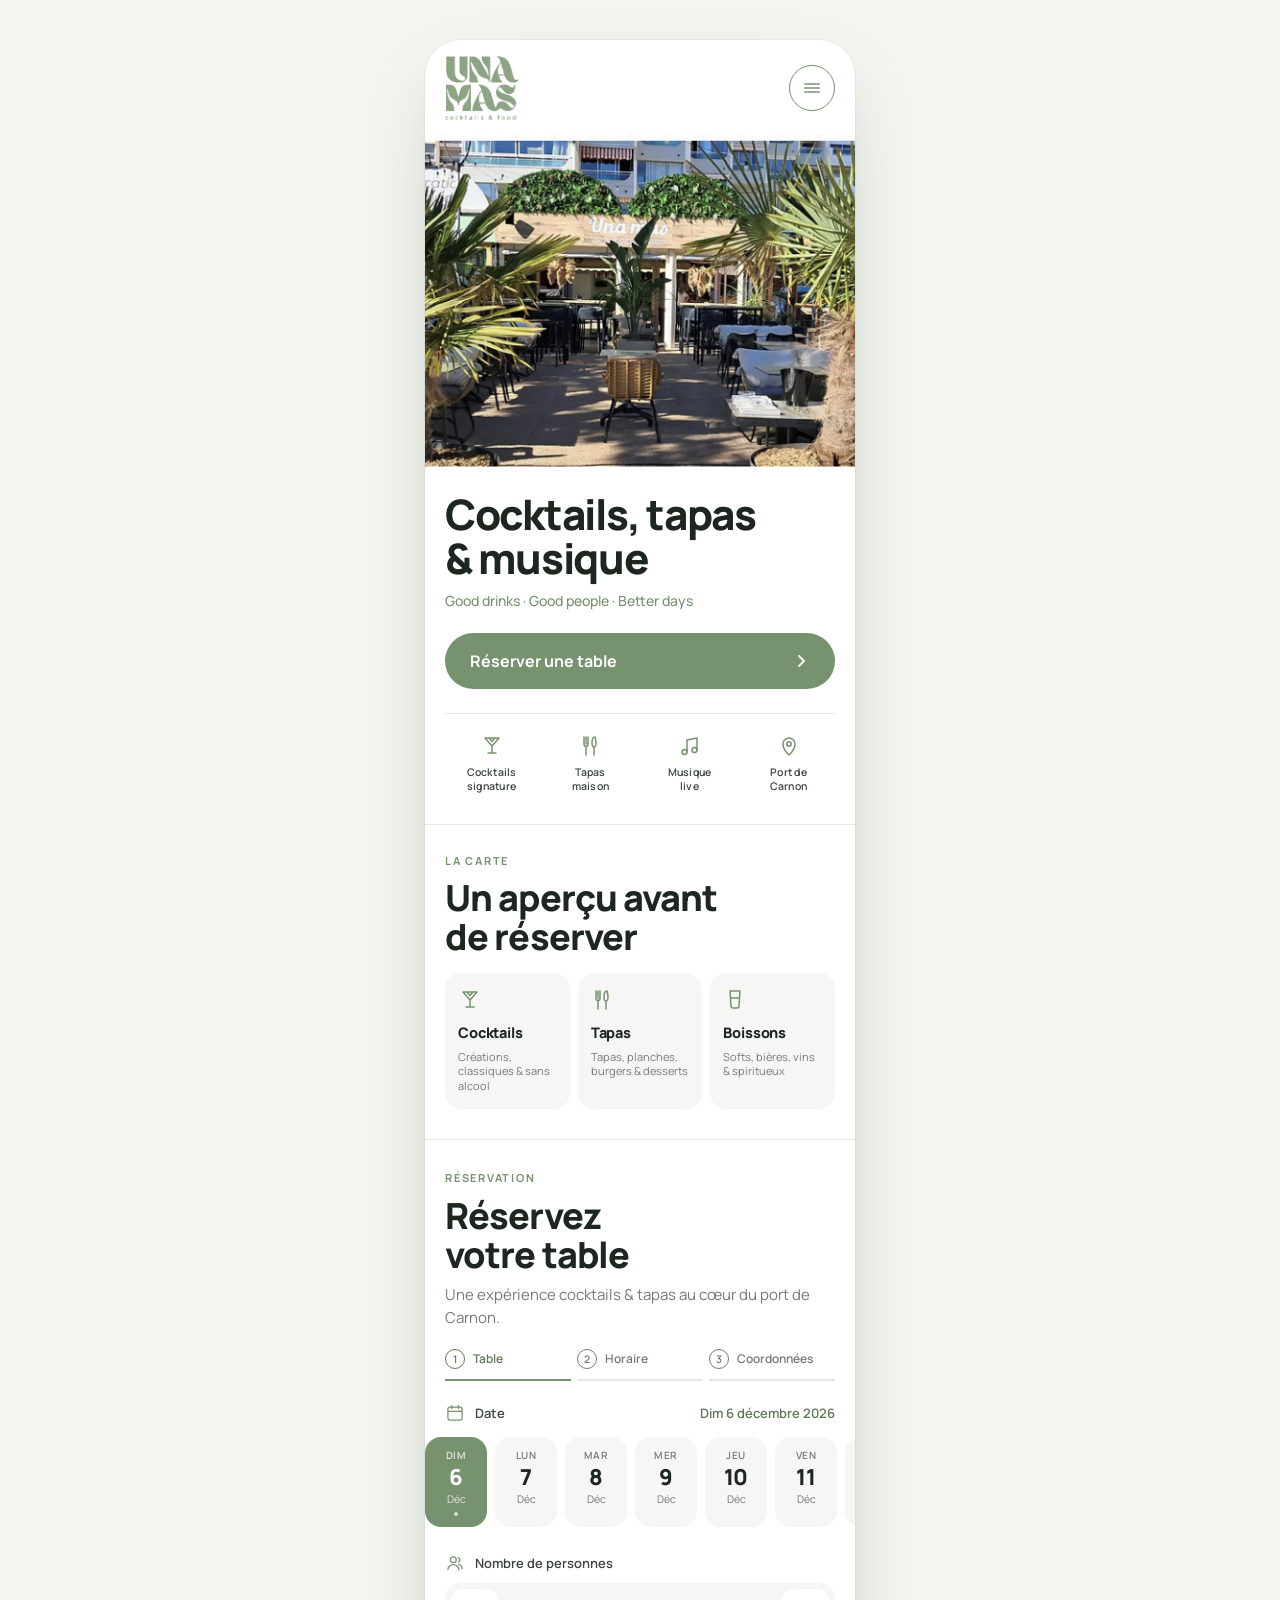
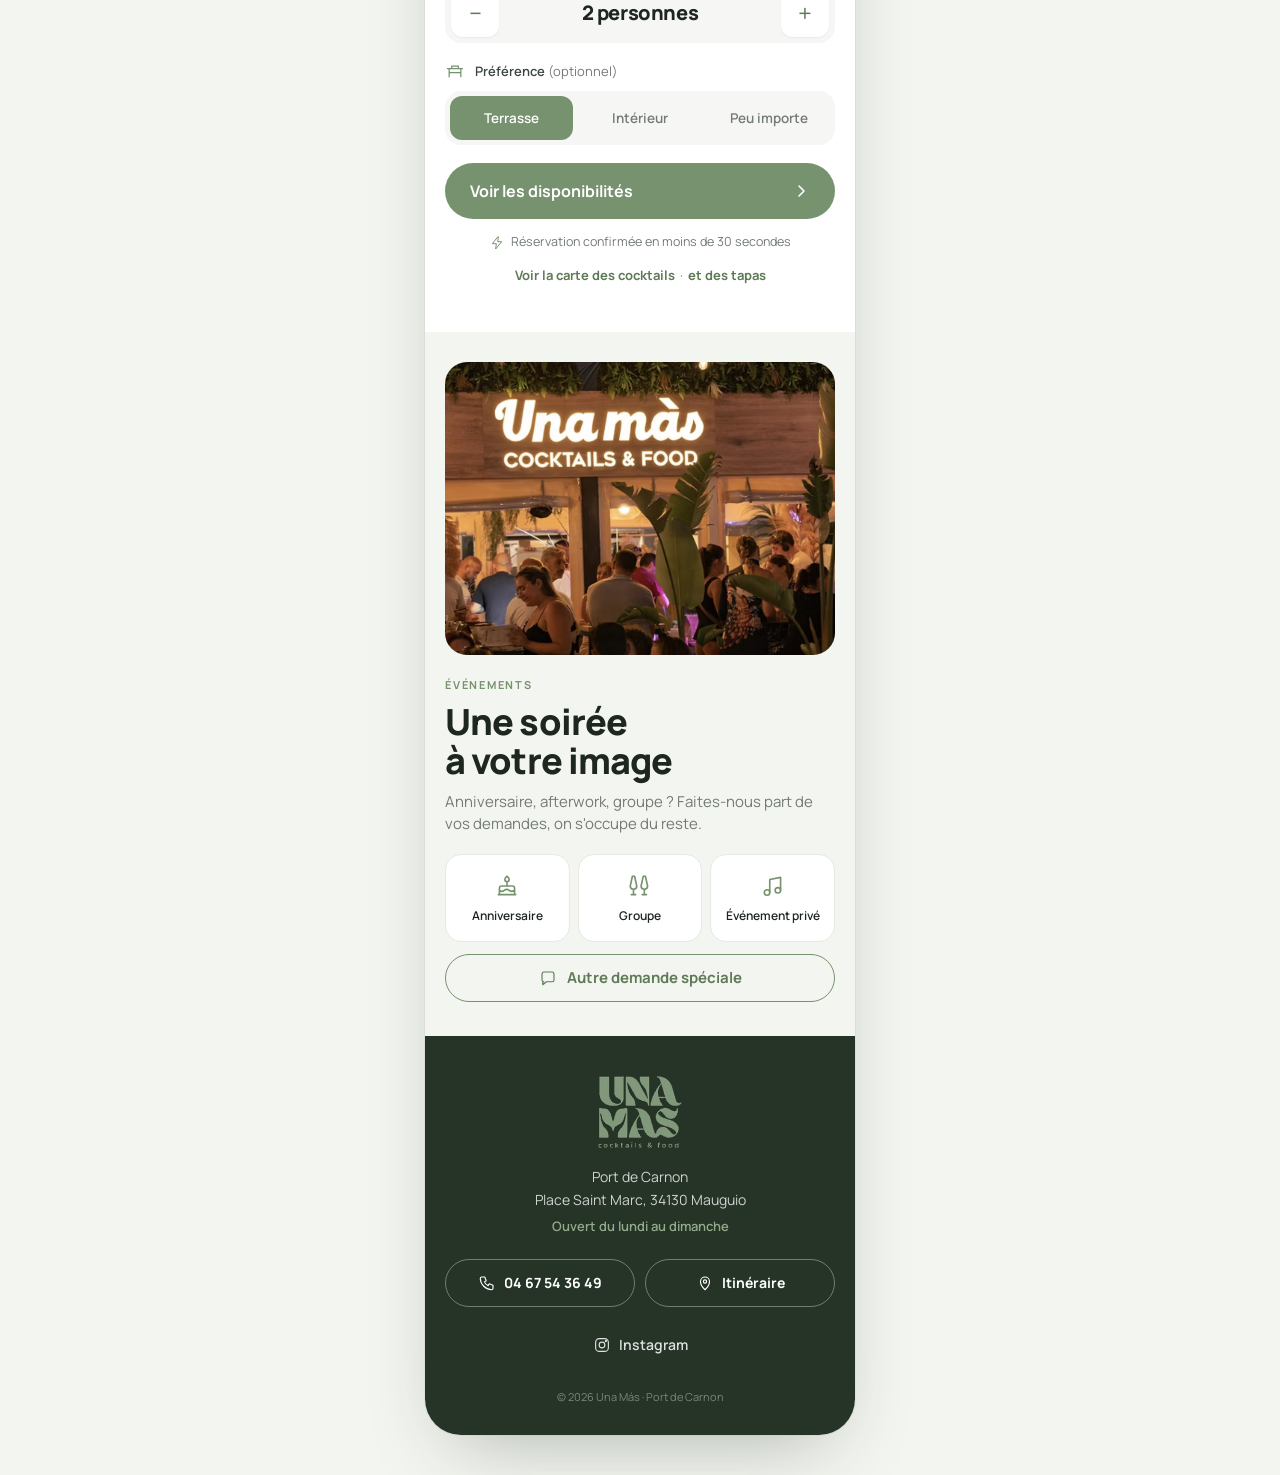
==== commit 9e9addfa: "Ajoute la carte cocktails, tapas et boissons Section « La carte » sous le hero avec trois tuiles, ac" ====
--- a/index.html
+++ b/index.html
@@ -48,6 +48,31 @@
     </div>
   </section>
 
+  <!-- ============ LA CARTE ============ -->
+  <section class="carte" id="carte" aria-labelledby="carteTitle">
+    <div class="carte__head">
+      <p class="eyebrow">La carte</p>
+      <h2 class="h2" id="carteTitle">Un aperçu avant<br>de réserver</h2>
+    </div>
+    <div class="carte__tiles">
+      <button type="button" class="tile" data-menu="cocktails">
+        <svg viewBox="0 0 24 24"><use href="#i-cocktail"/></svg>
+        <strong>Cocktails</strong>
+        <span>Créations, classiques &amp; sans alcool</span>
+      </button>
+      <button type="button" class="tile" data-menu="tapas">
+        <svg viewBox="0 0 24 24"><use href="#i-tapas"/></svg>
+        <strong>Tapas</strong>
+        <span>Tapas, planches, burgers &amp; desserts</span>
+      </button>
+      <button type="button" class="tile" data-menu="boissons">
+        <svg viewBox="0 0 24 24"><use href="#i-glass"/></svg>
+        <strong>Boissons</strong>
+        <span>Softs, bières, vins &amp; spiritueux</span>
+      </button>
+    </div>
+  </section>
+
   <!-- ============ RESERVATION ============ -->
   <section class="booking" id="reservation" aria-labelledby="bookingTitle">
 
@@ -108,6 +133,7 @@
           <svg width="18" height="18" viewBox="0 0 18 18" fill="none" stroke="currentColor" stroke-width="1.6" stroke-linecap="round" stroke-linejoin="round"><path d="M7 4l5 5-5 5"/></svg>
         </button>
         <p class="reassure"><svg viewBox="0 0 24 24"><use href="#i-bolt"/></svg>Réservation confirmée en moins de 30 secondes</p>
+        <p class="cartelink"><button type="button" class="linkbtn" data-menu="cocktails">Voir la carte des cocktails</button> · <button type="button" class="linkbtn" data-menu="tapas">et des tapas</button></p>
       </fieldset>
 
       <!-- STEP 2 : time -->
@@ -280,8 +306,9 @@
       <li><a href="#accueil" data-scroll><svg viewBox="0 0 24 24"><use href="#i-home"/></svg>Accueil</a></li>
       <li><a href="#reservation" data-scroll><svg viewBox="0 0 24 24"><use href="#i-cal"/></svg>Réserver une table</a></li>
       <li class="drawer__sep"></li>
-      <li id="navCocktails" hidden><a href="#" target="_blank" rel="noopener"><svg viewBox="0 0 24 24"><use href="#i-cocktail"/></svg>Carte des cocktails</a></li>
-      <li id="navTapas" hidden><a href="#" target="_blank" rel="noopener"><svg viewBox="0 0 24 24"><use href="#i-tapas"/></svg>Nos tapas</a></li>
+      <li><a href="#carte" data-menu="cocktails"><svg viewBox="0 0 24 24"><use href="#i-cocktail"/></svg>Carte des cocktails</a></li>
+      <li><a href="#carte" data-menu="tapas"><svg viewBox="0 0 24 24"><use href="#i-tapas"/></svg>Nos tapas</a></li>
+      <li><a href="#carte" data-menu="boissons"><svg viewBox="0 0 24 24"><use href="#i-glass"/></svg>Boissons &amp; softs</a></li>
       <li><a href="#soiree" data-scroll><svg viewBox="0 0 24 24"><use href="#i-music"/></svg>Événements</a></li>
       <li id="navInsta" hidden><a href="#" target="_blank" rel="noopener"><svg viewBox="0 0 24 24"><use href="#i-insta"/></svg>Instagram</a></li>
       <li><a href="#trouver" data-scroll><svg viewBox="0 0 24 24"><use href="#i-pin"/></svg>Nous trouver</a></li>
@@ -290,6 +317,30 @@
     <p class="drawer__addr">Port de Carnon<br>Place Saint Marc, 34130 Mauguio</p>
   </nav>
 </div>
+
+<!-- ============ SHEET : LA CARTE ============ -->
+<dialog class="sheet" id="menuSheet" aria-labelledby="sheetTitle">
+  <div class="sheet__panel">
+    <div class="sheet__top">
+      <span class="brand brand--sheet"><span class="brand__logo" role="img" aria-label="Una Más"></span></span>
+      <button type="button" class="iconbtn" data-sheet-close aria-label="Fermer la carte">
+        <svg width="18" height="18" viewBox="0 0 18 18" fill="none" stroke="currentColor" stroke-width="1.7" stroke-linecap="round"><path d="M4 4l10 10M14 4L4 14"/></svg>
+      </button>
+    </div>
+    <div class="sheet__tabs" role="tablist" aria-label="Sections de la carte" id="sheetTabs"></div>
+    <div class="sheet__body" id="sheetBody" tabindex="0">
+      <h2 class="h3 sheet__title" id="sheetTitle"></h2>
+      <div id="sheetContent"></div>
+      <p class="sheet__foot">Prix en euros, service compris. <a id="sheetImage" href="#" target="_blank" rel="noopener">Voir la carte originale</a></p>
+    </div>
+    <div class="sheet__cta">
+      <a class="btn btn--primary btn--full" href="#reservation" data-scroll data-sheet-close>
+        <span>Réserver une table</span>
+        <svg width="18" height="18" viewBox="0 0 18 18" fill="none" stroke="currentColor" stroke-width="1.8" stroke-linecap="round" stroke-linejoin="round"><path d="M7 4l5 5-5 5"/></svg>
+      </a>
+    </div>
+  </div>
+</dialog>
 
 <!-- ============ CANCEL DIALOG ============ -->
 <dialog class="dialog" id="cancelDialog">
@@ -323,10 +374,12 @@
     <symbol id="i-cheers" viewBox="0 0 24 24" fill="none" stroke="currentColor" stroke-width="1.5" stroke-linecap="round" stroke-linejoin="round"><path d="M7 3l2 9a3 3 0 01-3 3 3 3 0 01-3-3l2-9h2zM17 3l2 9a3 3 0 01-3 3 3 3 0 01-3-3l2-9h2zM6 15v5M4 20h4M16 15v5M14 20h4"/></symbol>
     <symbol id="i-phone" viewBox="0 0 24 24" fill="none" stroke="currentColor" stroke-width="1.5" stroke-linecap="round" stroke-linejoin="round"><path d="M5 4h4l2 5-2.5 1.5a11 11 0 005 5L15 13l5 2v4a2 2 0 01-2 2A16 16 0 013 6a2 2 0 012-2z"/></symbol>
     <symbol id="i-insta" viewBox="0 0 24 24" fill="none" stroke="currentColor" stroke-width="1.5" stroke-linecap="round" stroke-linejoin="round"><rect x="3.5" y="3.5" width="17" height="17" rx="5"/><circle cx="12" cy="12" r="3.8"/><circle cx="17.2" cy="6.8" r=".8" fill="currentColor"/></symbol>
+    <symbol id="i-glass" viewBox="0 0 24 24" fill="none" stroke="currentColor" stroke-width="1.5" stroke-linecap="round" stroke-linejoin="round"><path d="M7 3h10l-1 15a2 2 0 01-2 2h-4a2 2 0 01-2-2L7 3zM7.6 10h8.8"/></symbol>
     <symbol id="i-home" viewBox="0 0 24 24" fill="none" stroke="currentColor" stroke-width="1.5" stroke-linecap="round" stroke-linejoin="round"><path d="M4 11l8-7 8 7v9a1 1 0 01-1 1h-4v-6h-6v6H5a1 1 0 01-1-1v-9z"/></symbol>
   </defs>
 </svg>
 
+<script src="js/menu.js"></script>
 <script src="js/app.js"></script>
 </body>
 </html>
--- a/css/styles.css
+++ b/css/styles.css
@@ -157,6 +157,63 @@
 .reassure { display: flex; align-items: center; justify-content: center; gap: 6px; font-size: 12.5px; color: var(--text-muted); margin: 14px 0 0; }
 .reassure svg { width: 16px; height: 16px; color: var(--accent); }
 
+/* ---------- La carte ---------- */
+.carte { padding: 28px var(--gutter) 30px; border-top: 1px solid var(--border); }
+.carte__head { margin-bottom: 16px; }
+.carte__tiles { display: grid; grid-template-columns: repeat(3, 1fr); gap: 8px; }
+.tile {
+  display: flex; flex-direction: column; align-items: flex-start; gap: 6px; text-align: left;
+  min-height: 118px; padding: 14px 12px; border-radius: var(--r-md);
+  background: var(--surface-2); border: 1px solid transparent; cursor: pointer;
+  transition: transform var(--t-fast) var(--ease-out), background var(--t-fast), border-color var(--t-fast);
+}
+.tile:hover { background: var(--sage-50); border-color: var(--accent); }
+.tile:active { transform: scale(.97); }
+.tile svg { width: 24px; height: 24px; color: var(--accent); margin-bottom: 4px; }
+.tile strong { font-size: 14.5px; font-weight: 800; letter-spacing: -.01em; }
+.tile span { font-size: 11px; line-height: 1.35; color: var(--text-muted); }
+.cartelink { text-align: center; font-size: 13px; color: var(--text-muted); margin: 8px 0 0; }
+.linkbtn { background: none; border: 0; padding: 4px 2px; color: var(--accent-strong); font-weight: 700; font-size: 13px; cursor: pointer; min-height: 32px; }
+.linkbtn:hover { text-decoration: underline; }
+
+/* Sheet */
+.sheet { border: 0; padding: 0; background: transparent; width: 100%; max-width: 100%; height: 100dvh; max-height: 100dvh; margin: 0; }
+.sheet::backdrop { background: rgba(30,38,32,.45); }
+.sheet__panel {
+  position: absolute; left: 50%; bottom: 0; transform: translateX(-50%);
+  width: 100%; max-width: var(--app-w); height: min(92dvh, 100%);
+  background: var(--surface); color: var(--text); border-radius: 24px 24px 0 0;
+  display: flex; flex-direction: column; overflow: hidden;
+  animation: sheetUp var(--t-base) var(--ease-out);
+}
+@keyframes sheetUp { from { transform: translate(-50%, 40px); opacity: 0 } to { transform: translate(-50%, 0); opacity: 1 } }
+@media (min-width: 720px) { .sheet__panel { bottom: auto; top: 50%; transform: translate(-50%, -50%); height: min(88dvh, 860px); border-radius: 28px; }
+  @keyframes sheetUp { from { transform: translate(-50%, -46%); opacity: 0 } to { transform: translate(-50%, -50%); opacity: 1 } } }
+.sheet__top { display: flex; align-items: center; justify-content: space-between; padding: 14px var(--gutter) 6px; }
+.brand--sheet .brand__logo { width: 52px; }
+.sheet__tabs { display: flex; gap: 6px; padding: 8px var(--gutter) 12px; border-bottom: 1px solid var(--border); }
+.sheet__tab { flex: 1; min-height: 40px; border-radius: var(--r-pill); border: 1.5px solid var(--border); background: transparent; font-weight: 700; font-size: 13.5px; color: var(--text-muted); cursor: pointer; transition: background var(--t-fast), color var(--t-fast), border-color var(--t-fast); }
+.sheet__tab[aria-selected="true"] { background: var(--accent); border-color: var(--accent); color: var(--white); }
+.sheet__body { flex: 1; overflow-y: auto; padding: 18px var(--gutter) 24px; overscroll-behavior: contain; }
+.sheet__title { margin-bottom: 14px; }
+.menu-section { margin-bottom: 22px; }
+.menu-section__head { display: flex; align-items: baseline; justify-content: space-between; gap: 10px; margin-bottom: 8px; padding-bottom: 6px; border-bottom: 1.5px solid var(--sage-100); }
+.menu-section__head h3 { margin: 0; font-size: 15px; font-weight: 800; color: var(--accent-strong); letter-spacing: -.01em; }
+.menu-section__note { font-size: 11px; font-weight: 600; color: var(--text-muted); text-transform: uppercase; letter-spacing: .06em; white-space: nowrap; }
+.menu-section__cols { display: flex; justify-content: flex-end; gap: 0; font-size: 10.5px; font-weight: 700; color: var(--text-muted); text-transform: uppercase; letter-spacing: .04em; margin-bottom: 4px; }
+.menu-section__cols span { width: 80px; text-align: right; white-space: nowrap; }
+.menu-item { display: flex; align-items: baseline; gap: 10px; padding: 8px 0; border-bottom: 1px solid var(--border); }
+.menu-item:last-child { border-bottom: 0; }
+.menu-item__main { flex: 1; min-width: 0; }
+.menu-item__name { font-weight: 700; font-size: 14px; }
+.menu-item__desc { font-size: 12.5px; color: var(--text-muted); line-height: 1.4; margin-top: 1px; }
+.menu-item__price { font-weight: 800; font-size: 14px; white-space: nowrap; font-variant-numeric: tabular-nums; }
+.menu-item__price--col { width: 80px; text-align: right; }
+.menu-item__price--empty { color: var(--border); }
+.sheet__foot { font-size: 12px; color: var(--text-muted); text-align: center; margin: 8px 0 0; }
+.sheet__foot a { color: var(--accent-strong); font-weight: 700; }
+.sheet__cta { padding: 12px var(--gutter) calc(14px + env(safe-area-inset-bottom)); border-top: 1px solid var(--border); background: var(--surface); }
+
 /* ---------- Booking ---------- */
 .booking { padding: 30px var(--gutter) 40px; background: var(--surface); border-top: 1px solid var(--border); }
 .booking__head { margin-bottom: 20px; }
